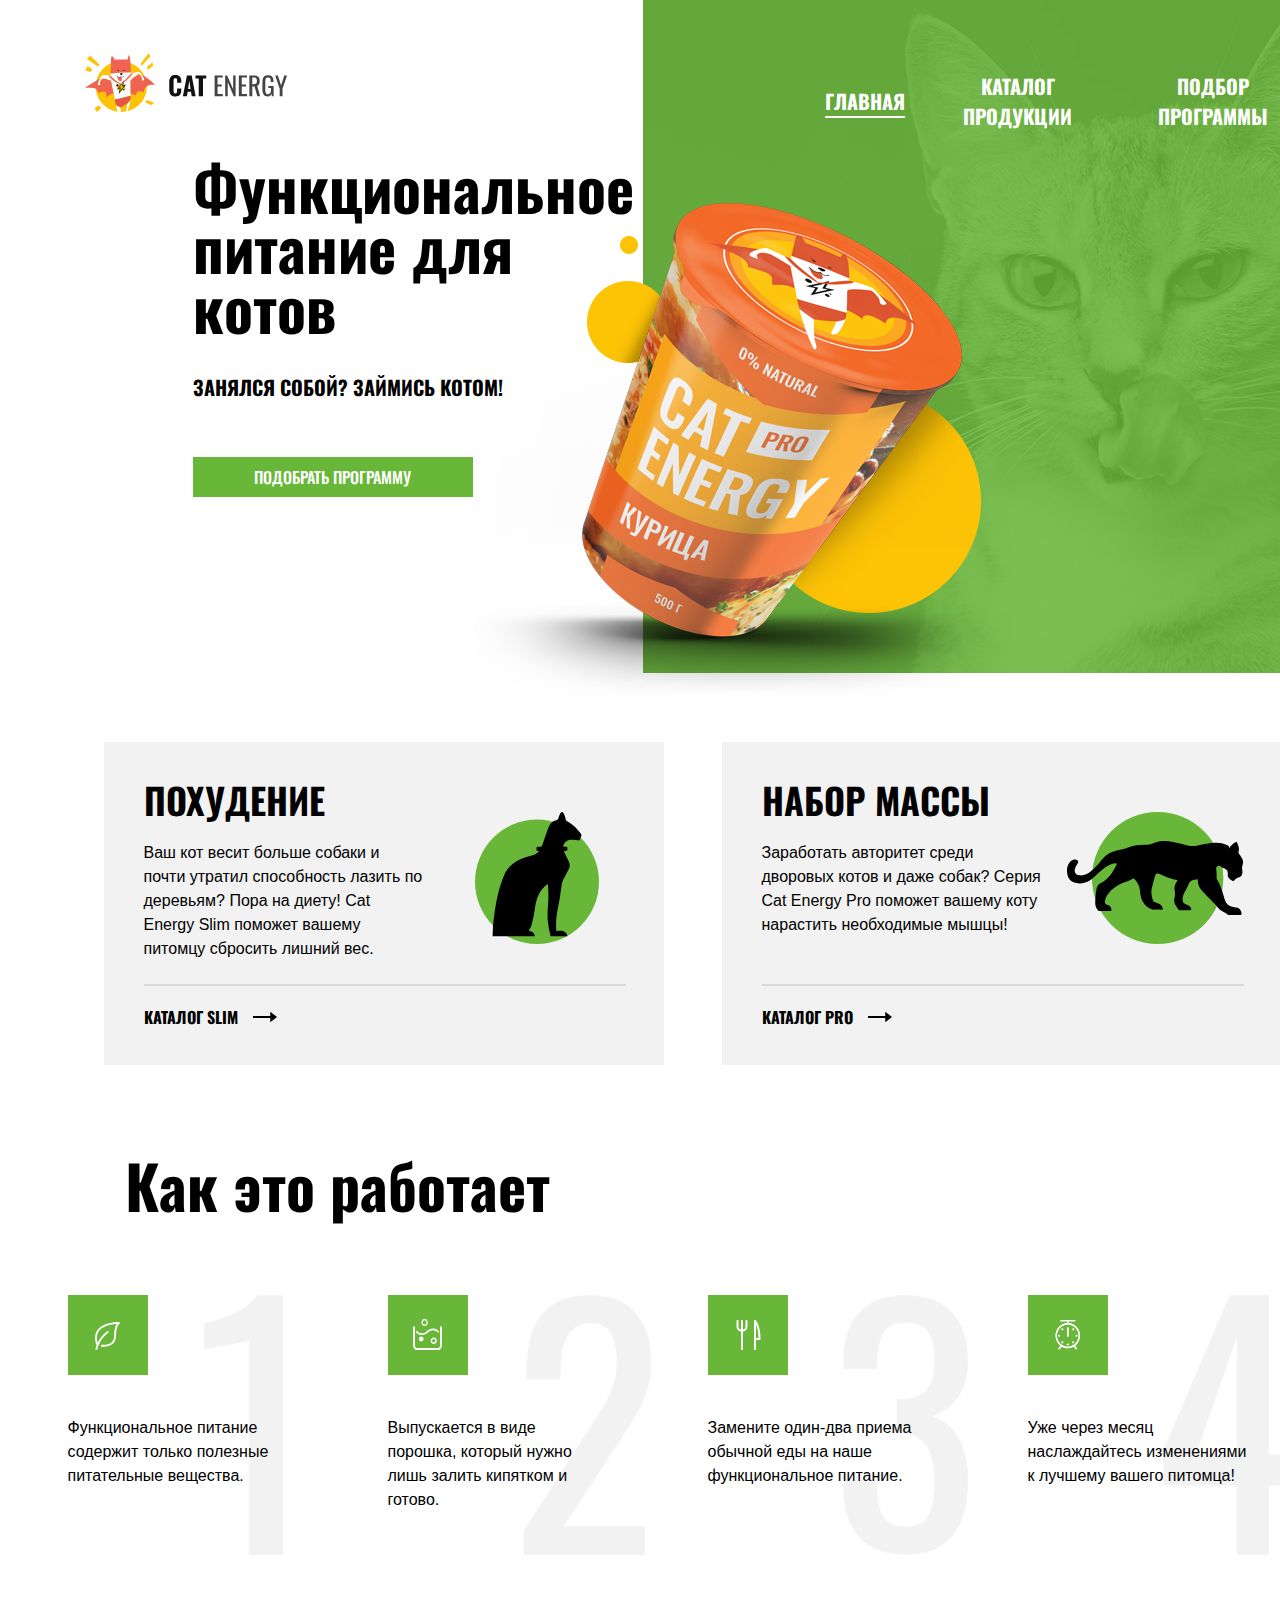
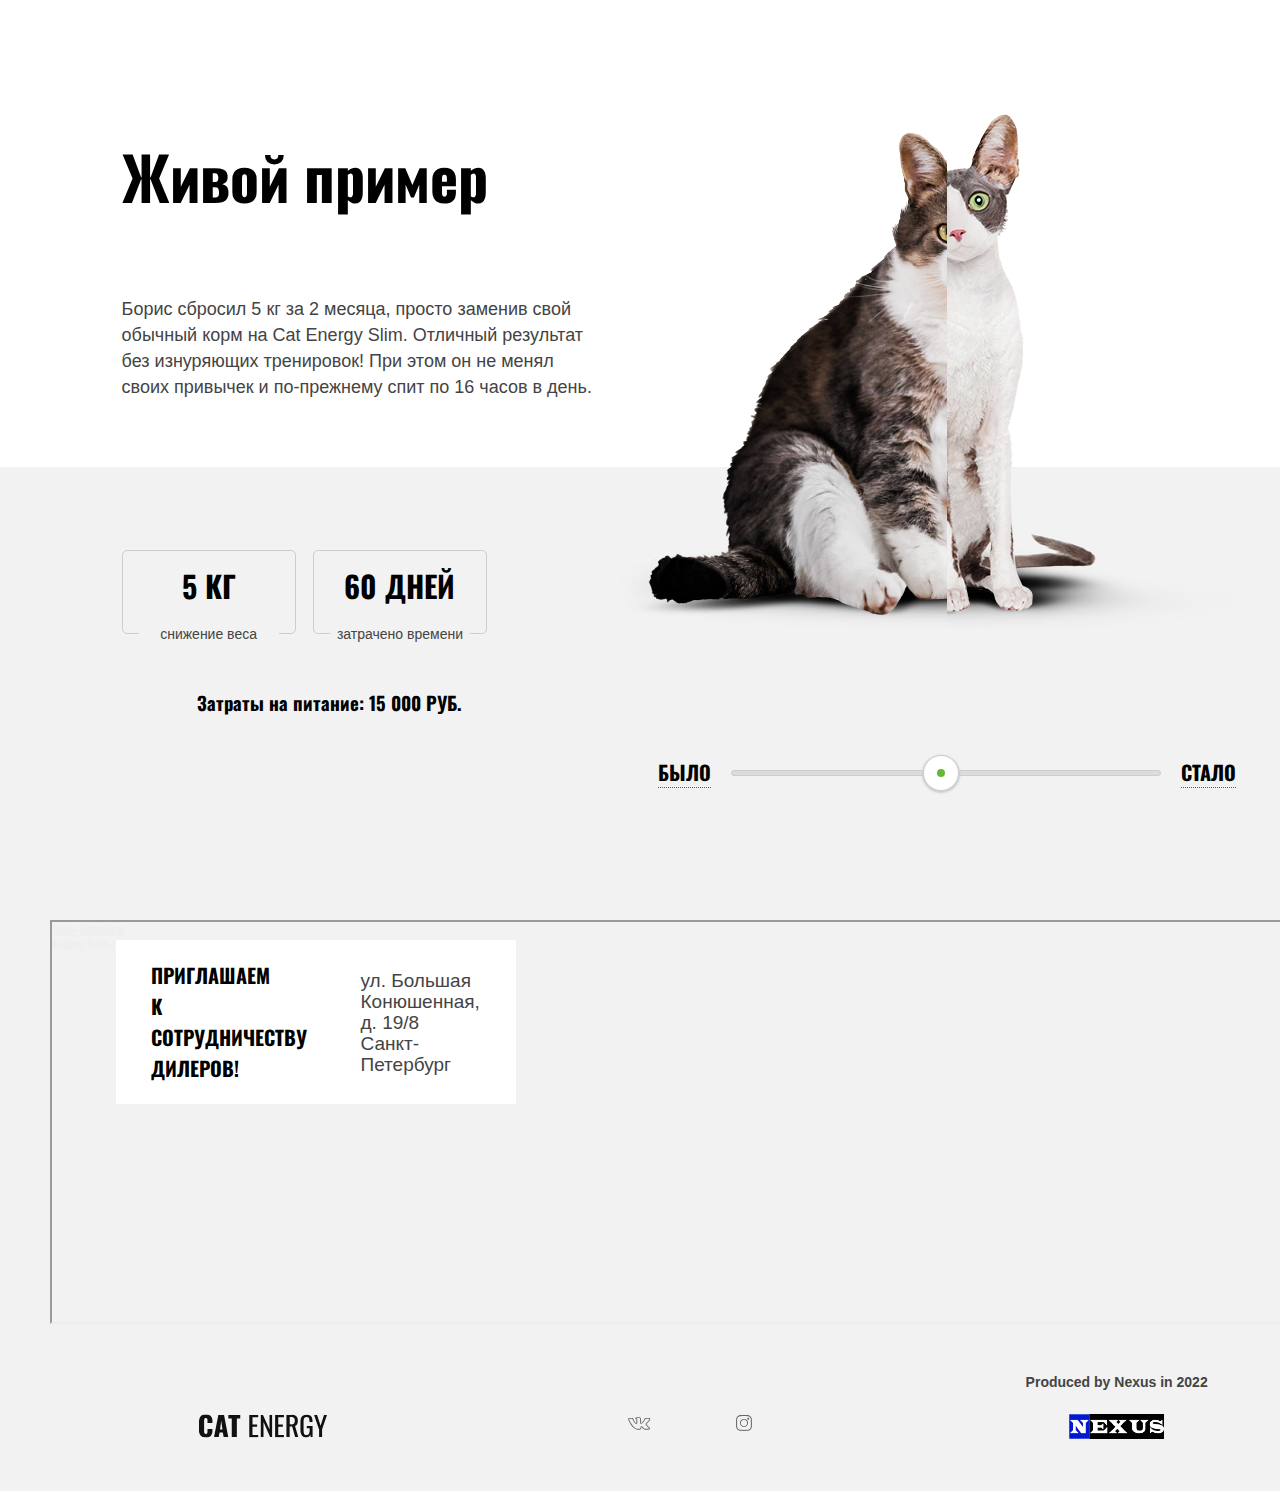
==== index.html @ 5e34c105 "Начиначем вести историю" ====
<!DOCTYPE html>
<html class="page" lang="ru">
  <head>
    <meta charset="UTF-8" />
    <meta http-equiv="X-UA-Compatible" content="IE=edge" />
    <meta name="viewport" content="width=device-width, initial-scale=1.0" />
    <title>CAT Energy</title>
    <link rel="stylesheet" href="./css/normalize.css" />
    <link rel="stylesheet" href="./css/style.css" />
    <script src="./js/global.js" defer></script>
  </head>

  <body class="page__body">
    <header class="page-header">
      <div class="page-header__logo">
        <div class="main-logo">
      <a href="./index.html" class="main-logo__logo">
        <picture>
          <source media="(min-width:1200px)" srcset="./img/laptop/logo/logo-desktop.svg">
          <source media="(min-width:505px)" srcset="./img/tablet/logo/logo-tablet.svg">
        <img src="./img/mobile/index/logo/logo-mobile.svg" alt="logo"/>
        </picture>
      </a>
      <a href="./index.html" class="main-logo__logo_dop">
          <img src="./img/mobile/index/logo/logo 2.svg" alt="logo">
      </a>
    </div>
    </div>
      <nav class="main-nav">

        <div class="main-nav__list main-nav__list_close">
          <button class="main-nav__toggle" type="button">
            <span class="visually-hidden">Открыть меню</span>
          </button>
          <!-- main-nav__list_open -->
          <ul class="site-list">
            <li class="site-list__item">
              <a class="site-list__link_index site-list__link_index_active" href="./index.html">Главная</a>
            </li>
            <li class="site-list__item">
              <a class="site-list__link_index" href="./catalog.html">Каталог продукции</a>
            </li>
            <li class="site-list__item">
              <a class="site-list__link_index" href="./form.html">Подбор программы</a>
            </li>
          </ul>
        </div>
      </nav>
    </header>

    <main class="page-container">
      <div class="page-container__title">
        <div class="title">
          <div class="title__wrapper">
          <h1 class="title__name">Функциональное питание для котов</h1>
          <p class="title__text">Занялся собой? Займись котом!</p>
        </div>
          <div class="title__img">

          </div>
          <picture class="title__promo">
            <source media="(min-width:1200px)" srcset="./img/laptop/logo/index.png">
            <source media="(min-width:768px)" srcset="./img/tablet/main/promo.png">

          <img src="./img/mobile/index/main/index-can-mobile1.png" alt="promo" />
</picture>
          <button class="title__btn" type="button">ПОДОБРАТЬ ПРОГРАММУ</button>
        </div>
      </div>
      <div class="page-container__set">
        <div class="set">
          <div class="set__course">
            <div class="course">
              <div class="course__wrapper">
              <img src="./img/mobile/index/main/slim_cat_back.svg" alt="slim_cat" class="course__img">
              <h2 class="course__title">
                ПОХУДЕНИЕ</h2>
              </div>
              <p class="course__text">
                Ваш кот весит больше собаки и почти утратил способность лазить
                по деревьям? Пора на диету! Cat Energy Slim поможет вашему
                питомцу сбросить лишний вес.
              </p>
              <div class="divide__line"></div>
              <a href="" class="course__link">КАТАЛОГ SLIM
                <img src="./img/mobile/index/main/arrow.svg" alt="catalog_slim" class="course__link-img"/>
              </a>

            </div>
            <div class="course">
              <div class="course__wrapper">
              <img src="./img/mobile/index/main/pro_cat_back.svg" alt="pro_cat" class="course__img" />
              <h2 class="course__title">
               НАБОР МАССЫ</h2>
              </div>
              <p class="course__text">
                Заработать авторитет среди дворовых котов и даже собак? Серия
                Cat Energy Pro поможет вашему коту нарастить необходимые мышцы!
              </p>
              <div class="divide__line"></div>
              <a href="" class="course__link">КАТАЛОГ PRO
                 <img src="./img/mobile/index/main/arrow.svg" alt="catalog_slim" class="course__link-img"/>
              </a>
            </div>
          </div>
        </div>
      </div>

      <div class="page-container__features">
        <section class="features">
        <h2 class="features__header">Как это работает</h2>
        <div class="features__body">
          <div class="body">
            <picture>
              <source media="(min-width:768px)" srcset="./img/tablet/main/1.png">
              <img class="body__back" src="./img/tablet/main/1.png">
            </picture>

              <picture>
                <source media="(min-width:768px)" srcset="./img/laptop/main/list.svg">
                <img src="./img/mobile/index/main/list.svg" alt="features" class="body__img" />
             </picture>
          <p class="body__text">
            Функциональное питание содержит только полезные питательные
            вещества.
          </p>
        </div>
        <div class="body">
          <picture>
            <source media="(min-width:768px)" srcset="./img/tablet/main/2.png">
             <img class="body__back" src="./img/tablet/main/1.png">
          </picture>
            <picture>
              <source media="(min-width:768px)" srcset="./img/laptop/main/poison.svg">
          <img src="./img/mobile/index/main/poison.svg" alt="features" class="body__img" />
          </picture>
          <p class="body__text">
            Выпускается в виде порошка, который нужно лишь залить кипятком и
            готово.
          </p>
        </div>
        <div class="body">
          <picture>
            <source media="(min-width:768px)" srcset="./img/tablet/main/3.png">
             <img class="body__back" src="./img/tablet/main/1.png">
          </picture>
            <picture>
              <source media="(min-width:768px)" srcset="./img/laptop/main/spoon.svg">
          <img src="./img/mobile/index/main/spoon.svg" alt="features" class="body__img" />
          </picture>
          <p class="body__text">
            Замените один-два приема обычной еды на наше функциональное питание.
          </p>
        </div>
        <div class="body">
          <picture>
            <source media="(min-width:768px)" srcset="./img/tablet/main/4.png">
             <img class="body__back" src="./img/tablet/main/1.png">
          </picture>
            <picture>
              <source media="(min-width:768px)" srcset="./img/laptop/main/timer.svg">
          <img src="./img/mobile/index/main/alarm.svg" alt="features" class="body__img" />
          </picture>
          <p class="body__text">
            Уже через месяц наслаждайтесь изменениями к лучшему вашего питомца!
          </p>
        </div>
        </div>
      </section>
      </div>

      <div class="page-container__example">
        <section class="example">
        <div class="example__content">
          <div class="content">
            <div class="content-column">
            <div class="content__wrapper">
          <h2 class="example__title">Живой пример</h2>
          <p class="content__text">
            Борис сбросил 5 кг за 2 месяца, просто заменив свой обычный корм на
            Cat Energy Slim. Отличный результат без изнуряющих тренировок! При
            этом он не менял своих привычек и по-прежнему спит по 16 часов в
            день.
          </p>
        </div>
        <div class="content__results__wrapper">
          <div class="content__results">
            <div class="results">
              <h3 class="results__header">5 КГ</h3>
              <p class="results__text">снижение<br> веса</p>
            </div>
            <div class="results">
              <h3 class="results__header">60 ДНЕЙ</h3>
              <p class="results__text">затрачено <br>времени</p>
            </div>
            <h3 class="content__results__price">Затраты на питание: 15 000 РУБ.</h3>
        </div>
      </div>
        </div>
        <div class="content-column">
          <div class="content__compare">
            <div class="compare">
            <picture>
              <source media="(min-width:768px)" srcset="./img/tablet/main/image_cat_tablet.png">
            <img src="./img/mobile/index/main/before-mobile1.png" alt="before" class="compare__img" />
          </picture>
            <div class="compare__status">
              <div class="range">
              <div class="range__control">
                <div class="scale">
                  <p class="status__min">БЫЛО</p>
                  <div class="scale__bar">
                    <div class="scale__bar_var"></div>
                  </div>
                  <p class="status__max">СТАЛО</p>
                </div>
                <div class="range__hand"></div>
              </div>
            </div>
            </div>
          </div>
        </div>
        </div>
          </div>
        </div>
      </div>
      </section>
      </div>
      </div>
    </main>

    <footer class="page-footer">
      <div class="page-footer__contacts_index">
        <section class="contacts">
        <h3 class="contacts__header">ПРИГЛАШАЕМ К СОТРУДНИЧЕСТВУ ДИЛЕРОВ!</h3>
        <p class="contacts__text">
          ул. Большая Конюшенная, д. 19/8 Санкт-Петербург
        </p>
      </section>
      </div>

      <div class="page-footer__map">
        <div style="position:relative;overflow:hidden;"><a href="https://yandex.ru/maps/2/saint-petersburg/?utm_medium=mapframe&utm_source=maps" style="color:#eee;font-size:12px;position:absolute;top:0px;">Санкт‑Петербург</a><a href="https://yandex.ru/maps/2/saint-petersburg/house/bolshaya_konyushennaya_ulitsa_19_8/Z0kYdQVjSEQPQFtjfXVyeXpgYQ==/?ll=30.331539%2C59.938186&utm_medium=mapframe&utm_source=maps&z=15" style="color:#eee;font-size:12px;position:absolute;top:14px;">Яндекс Карты</a>
<iframe src="https://yandex.ru/map-widget/v1/-/CCUBrFVtsC" width="560" height="400" frameborder="1" allowfullscreen="true" style="position:relative;"></iframe></div>        <!-- <iframe src="https://www.google.com/maps/embed?pb=!1m14!1m8!1m3!1d23613.06270987253!2d30.309078716034715!3d59.938237501467256!3m2!1i1024!2i768!4f13.1!3m3!1m2!1s0x4696310fca145cc1%3A0x42b32648d8238007!2z0JHQvtC70YzRiNCw0Y8g0JrQvtC90Y7RiNC10L3QvdCw0Y8g0YPQuy4sIDE5LzgsINCh0LDQvdC60YIt0J_QtdGC0LXRgNCx0YPRgNCzLCAxOTExODY!5e0!3m2!1sru!2sru!4v1649334242450!5m2!1sru!2sru" width="320" height="360" style="border:0;" allowfullscreen="" loading="lazy" referrerpolicy="no-referrer-when-downgrade"></iframe>  -->
    </div>
    <div class="page-footer__wrapper">
      <h3 class="page-footer__logo"> <img src="./img/mobile/index/logo/logo 2.svg" alt="logo" width="128" height="24"></h3>
      <div class="page-footer__social">
        <div class="divide__line"></div>
        <section class="social">
        <a href="https://vk.com/nexuslolz" class="social__vk">
          <svg width="23" height="16" viewBox="0 0 23 16" fill="green" xmlns="http://www.w3.org/2000/svg">
            <path d="M0.0700912 3.99266C0.0700912 3.37082 0.493211 3.03552 1.33945 2.98675L4.60039 3.00503C4.81925 3.00503 4.96515 3.09648 5.0381 3.27938C5.37368 4.19385 5.74938 4.98334 6.16521 5.64785C6.58103 6.31237 7.12452 7.07748 7.79568 7.94317C7.85404 8.05291 7.94888 8.10778 8.08019 8.10778C8.18232 8.10778 8.26257 8.0651 8.32093 7.97975L8.38659 7.77857L8.40848 4.6145C8.40848 4.39503 8.34647 4.24871 8.22245 4.17556C8.09843 4.1024 7.86863 4.04753 7.53305 4.01095C7.27043 3.97437 7.13911 3.84025 7.13911 3.60859C7.13911 3.55981 7.14641 3.52323 7.161 3.49885C7.4674 2.70631 8.34282 2.31004 9.78726 2.31004L11.0129 2.29175C11.5673 2.29175 12.0269 2.40758 12.3916 2.63925C12.7564 2.87091 12.9388 3.2367 12.9388 3.73661V7.88831C13.0409 7.94927 13.1357 7.97975 13.2233 7.97975C13.4421 7.97975 13.6318 7.87002 13.7923 7.65054C15.3973 5.77283 16.2654 4.51696 16.3967 3.88293C16.3967 3.87073 16.4113 3.84025 16.4405 3.79148C16.5426 3.60859 16.7104 3.45008 16.9438 3.31595C17.1773 3.18183 17.3815 3.09039 17.5566 3.04161C17.615 3.01723 17.6806 3.00503 17.7536 3.00503H21.1458L21.3647 3.02332C21.6565 3.02332 21.8827 3.13916 22.0432 3.37082C22.1015 3.44398 22.1416 3.52323 22.1635 3.60859C22.1854 3.69394 22.2 3.77929 22.2073 3.86464C22.2146 3.94999 22.2182 3.99876 22.2182 4.01095V4.13898C22.1161 4.63889 21.8571 5.17233 21.4413 5.7393C21.0255 6.30627 20.4966 6.91897 19.8546 7.57739C19.2126 8.2358 18.8114 8.66865 18.6509 8.87593C18.5196 9.02225 18.4539 9.15637 18.4539 9.2783C18.4539 9.37584 18.5123 9.48558 18.629 9.60751L21.8243 12.9728C21.9994 13.1678 22.0869 13.3812 22.0869 13.6129C22.0869 13.8933 21.9556 14.125 21.693 14.3079C21.4304 14.4908 21.1167 14.5944 20.7519 14.6188L20.3799 14.6371H17.0533C17.0387 14.6371 17.0095 14.6401 16.9657 14.6462C16.9219 14.6523 16.8928 14.6554 16.8782 14.6554C16.5572 14.6554 16.2581 14.5396 15.9809 14.3079C15.8787 14.2103 15.193 13.491 13.9236 12.1497C13.8507 12.0644 13.7485 11.9851 13.6172 11.912C13.5589 12.1071 13.4823 12.3875 13.3874 12.7533C13.2926 13.1191 13.2233 13.3812 13.1795 13.5397L13.1139 13.8507C12.968 14.2774 12.6616 14.5335 12.1947 14.6188L11.8883 14.6371H9.74349C8.53249 14.6371 7.32514 14.1738 6.12144 13.2471C4.91773 12.3204 3.8344 11.1225 2.87144 9.65323C1.90848 8.18398 1.01117 6.47393 0.179519 4.52306C0.106567 4.36455 0.0700912 4.18775 0.0700912 3.99266ZM13.2233 8.72962C12.9169 8.72962 12.6397 8.65951 12.3916 8.51929C12.1436 8.37907 12.0196 8.18703 12.0196 7.94317V3.73661C12.0196 3.49275 11.9466 3.319 11.8007 3.21536C11.6548 3.11172 11.3995 3.0599 11.0347 3.0599L9.78726 3.09648C9.15988 3.09648 8.68569 3.18793 8.3647 3.37082C9.00668 3.62687 9.32767 4.04143 9.32767 4.6145V7.83344C9.29849 8.13826 9.15258 8.39126 8.88996 8.59245C8.62733 8.79363 8.33552 8.89422 8.01454 8.89422C7.57683 8.89422 7.24125 8.71743 7.0078 8.36383C5.86975 6.92506 5.02351 5.55945 4.46908 4.267L4.27211 3.79148L1.36134 3.77319C1.17166 3.77319 1.06588 3.78233 1.044 3.80062C1.02211 3.81891 1.01117 3.87073 1.01117 3.95608C1.01117 4.06582 1.02576 4.18165 1.05494 4.30358L1.51454 5.32779C2.74012 7.97366 4.07149 10.0586 5.50864 11.5828C6.94579 13.1069 8.35741 13.8689 9.74349 13.8689H11.932C12.0196 13.8689 12.0852 13.8476 12.129 13.8049C12.1728 13.7623 12.2093 13.68 12.2384 13.558L12.2822 13.3751L12.698 11.7657C12.8148 11.5462 12.9169 11.3999 13.0044 11.3267C13.1649 11.1926 13.3546 11.1255 13.5735 11.1255C13.9236 11.1255 14.2811 11.3023 14.6458 11.6559L16.5061 13.6312C16.6228 13.7897 16.7469 13.8689 16.8782 13.8689H20.4893C20.927 13.8689 21.1458 13.7775 21.1458 13.5946C21.1458 13.5336 21.124 13.4727 21.0802 13.4117L17.9068 10.1013C17.6588 9.84527 17.5347 9.57093 17.5347 9.2783C17.5347 8.98567 17.6515 8.70523 17.8849 8.43699C18.0746 8.19313 18.443 7.78771 18.9901 7.22074C19.5373 6.65377 20.0151 6.12338 20.4236 5.62956C20.8322 5.13575 21.1021 4.68766 21.2334 4.28529L21.299 4.04753C21.2845 4.02314 21.2772 3.98352 21.2772 3.92865C21.2772 3.87378 21.2699 3.82806 21.2553 3.79148H17.8192C17.6004 3.86464 17.4253 3.97437 17.294 4.12069L17.1627 4.46819C16.7979 5.3095 15.8423 6.60805 14.2957 8.36383C13.9893 8.60769 13.6318 8.72962 13.2233 8.72962Z" fill="#666666"/>
            </svg>
        </a>
        <a href="#" class="social__inst">
          <svg width="16" height="16" viewBox="0 0 16 16" fill="none" xmlns="http://www.w3.org/2000/svg">
            <path d="M7.98438 0.0625C9.31771 0.0625 10.4062 0.078125 11.25 0.109375C11.9688 0.140625 12.6094 0.265625 13.1719 0.484375C13.7135 0.692708 14.1823 0.994792 14.5781 1.39062C14.974 1.78646 15.276 2.25521 15.4844 2.79687C15.7031 3.35937 15.8281 4 15.8594 4.71875C15.8906 5.5625 15.9062 6.65104 15.9062 7.98437C15.9062 9.31771 15.8906 10.4062 15.8594 11.25C15.8281 11.9687 15.7031 12.6094 15.4844 13.1719C15.276 13.7135 14.974 14.1823 14.5781 14.5781C14.1823 14.974 13.7135 15.276 13.1719 15.4844C12.6094 15.7031 11.9688 15.8281 11.25 15.8594C10.4062 15.8906 9.31771 15.9062 7.98438 15.9062C6.65104 15.9062 5.5625 15.8906 4.71875 15.8594C4 15.8281 3.35938 15.7031 2.79688 15.4844C2.25521 15.276 1.78646 14.974 1.39062 14.5781C0.994792 14.1823 0.692708 13.7135 0.484375 13.1719C0.265625 12.6094 0.140625 11.9687 0.109375 11.25C0.078125 10.4062 0.0625 9.31771 0.0625 7.98437C0.0625 6.65104 0.078125 5.5625 0.109375 4.71875C0.140625 4 0.265625 3.35937 0.484375 2.79687C0.692708 2.25521 0.994792 1.78646 1.39062 1.39062C1.78646 0.994792 2.25521 0.692708 2.79688 0.484375C3.35938 0.265625 4 0.140625 4.71875 0.109375C5.5625 0.078125 6.65104 0.0625 7.98438 0.0625ZM7.98438 1.09375C6.59896 1.09375 5.46875 1.10937 4.59375 1.14062C4.03125 1.16146 3.51042 1.26042 3.03125 1.4375C2.28125 1.75 1.75 2.28125 1.4375 3.03125C1.26042 3.51042 1.16146 4.03125 1.14062 4.59375C1.10938 5.46875 1.09375 6.59896 1.09375 7.98437C1.09375 9.36979 1.10938 10.5 1.14062 11.375C1.16146 11.9375 1.26042 12.4583 1.4375 12.9375C1.75 13.6875 2.28125 14.2187 3.03125 14.5312C3.51042 14.7083 4.03125 14.8073 4.59375 14.8281C5.46875 14.8594 6.59896 14.875 7.98438 14.875C9.36979 14.875 10.5 14.8594 11.375 14.8281C11.9375 14.8073 12.4583 14.7083 12.9375 14.5312C13.6875 14.2187 14.2188 13.6875 14.5312 12.9375C14.7083 12.4583 14.8073 11.9375 14.8281 11.375C14.8594 10.5 14.875 9.36979 14.875 7.98437C14.875 6.59896 14.8594 5.46875 14.8281 4.59375C14.8073 4.03125 14.7083 3.51042 14.5312 3.03125C14.2188 2.28125 13.6875 1.75 12.9375 1.4375C12.4583 1.26042 11.9375 1.16146 11.375 1.14062C10.5 1.10937 9.36979 1.09375 7.98438 1.09375ZM7.98438 11.1562C8.85938 11.1562 9.60677 10.8464 10.2266 10.2266C10.8464 9.60677 11.1562 8.85937 11.1562 7.98437C11.1562 7.10937 10.8464 6.36198 10.2266 5.74219C9.60677 5.1224 8.85938 4.8125 7.98438 4.8125C7.10938 4.8125 6.36198 5.1224 5.74219 5.74219C5.1224 6.36198 4.8125 7.10937 4.8125 7.98437C4.8125 8.85937 5.1224 9.60677 5.74219 10.2266C6.36198 10.8464 7.10938 11.1562 7.98438 11.1562ZM7.98438 3.92187C9.10938 3.92187 10.0677 4.31771 10.8594 5.10937C11.651 5.90104 12.0469 6.85937 12.0469 7.98437C12.0469 9.10937 11.651 10.0677 10.8594 10.8594C10.0677 11.651 9.10938 12.0469 7.98438 12.0469C6.85938 12.0469 5.90104 11.651 5.10938 10.8594C4.31771 10.0677 3.92188 9.10937 3.92188 7.98437C3.92188 6.85937 4.31771 5.90104 5.10938 5.10937C5.90104 4.31771 6.85938 3.92187 7.98438 3.92187ZM13.1719 3.76562C13.1719 4.02604 13.0781 4.2474 12.8906 4.42969C12.7031 4.61198 12.474 4.70312 12.2031 4.70312C11.9427 4.70312 11.7214 4.61198 11.5391 4.42969C11.3568 4.2474 11.2656 4.02604 11.2656 3.76562C11.2656 3.49479 11.3568 3.26562 11.5391 3.07812C11.7214 2.89062 11.9427 2.79687 12.2031 2.79687C12.4635 2.79687 12.6901 2.89323 12.8828 3.08594C13.0755 3.27865 13.1719 3.50521 13.1719 3.76562Z" fill="#666666"/>
            </svg>
        </a>
      </section>
      <div class="divide__line"></div>
      </div>
      <div class="page-footer__producer">
        <section class="producer">
<p class="producer__name">Produced <br>by <a class="producer__link" href="https://vk.com/nexuslolz"> Nexus</a><br> in 2022</p>
        <a href="https://vk.com/nexuslolz" class="producer__link">
          <img src="./img/mobile/index/producer/nexus.png" alt="producer" class="producer__logo" width="95" height="25"/>
        </a>
      </section>
    </div>
    </div>
    </footer>
  </body>
</html>
---- css/style.css ----
@import url("https://fonts.googleapis.com/css2?family=Oswald:wght@300&display=swap");
.page__body, .page-header, .page-container, .page-footer, .set, .set__course, .course, .features, .example, .scale, .catalog, .more, .page-container__form, .program, .connect, .else, .social {
  display: -webkit-box;
  display: -ms-flexbox;
  display: flex;
  margin: 0 auto;
}

.other-header__line, .feedback__line,
.message__line,
.else__line {
  content: "";
  background-color: #68b738;
  position: absolute;
  height: 2px;
}

.range__hand, .range__hand::before, .other-header__header::after, .other-header__header::before, .choise__btn-radio + label::before, .choise__btn-radio:checked + label::after, .feedback__header::after, .feedback__header::before, .message__header::after, .message__header::before, .else__header::after, .else__header::before, .choise__btn-checkbox + label::before, .choise__btn-checkbox:checked + label::after {
  content: "";
  position: absolute;
}

.producer, .producer__link {
  font-family: arial;
  font-size: 14px;
  line-height: 18px;
  color: #444444;
}

.card-table__content, .more__text {
  font-family: arial;
  font-size: 12px;
  line-height: 16px;
  color: #444444;
}

@media (min-width: 768px) {
  .card-table__content, .more__text {
    font-size: 14px;
    line-height: 18px;
  }
}

.fill-form__enter {
  color: #444444;
  font-size: 16px;
  line-height: 18px;
  text-transform: uppercase;
}

@media (min-width: 768px) {
  .fill-form__enter {
    font-size: 20px;
    line-height: 30px;
  }
}

.title__btn, .card__btn, .else__btn {
  background-color: #68b738;
  color: white;
  border: none;
  height: 40px;
  font-weight: 500;
  line-height: 18px;
  font-size: 14px;
  font-family: "Oswald";
  text-transform: uppercase;
}

@media (min-width: 768px) {
  .title__btn, .card__btn, .else__btn {
    font-size: 16px;
    line-height: 20px;
  }
}

.title__btn:hover, .card__btn:hover, .else__btn:hover {
  background-color: #5eaa2f;
}

.title__btn:active, .card__btn:active, .else__btn:active {
  background-color: #5EAA2F;
  color: rgba(255, 255, 255, 0.3);
}

.page__body, .page-header, .page-container, .page-footer, .set, .set__course, .course, .features, .example, .scale, .catalog, .more, .page-container__form, .program, .connect, .else, .social {
  display: -webkit-box;
  display: -ms-flexbox;
  display: flex;
  margin: 0 auto;
}

.other-header__line, .feedback__line,
.message__line,
.else__line {
  content: "";
  background-color: #68b738;
  position: absolute;
  height: 2px;
}

.range__hand, .range__hand::before, .other-header__header::after, .other-header__header::before, .choise__btn-radio + label::before, .choise__btn-radio:checked + label::after, .feedback__header::after, .feedback__header::before, .message__header::after, .message__header::before, .else__header::after, .else__header::before, .choise__btn-checkbox + label::before, .choise__btn-checkbox:checked + label::after {
  content: "";
  position: absolute;
}

.producer, .producer__link {
  font-family: arial;
  font-size: 14px;
  line-height: 18px;
  color: #444444;
}

.card-table__content, .more__text {
  font-family: arial;
  font-size: 12px;
  line-height: 16px;
  color: #444444;
}

@media (min-width: 768px) {
  .card-table__content, .more__text {
    font-size: 14px;
    line-height: 18px;
  }
}

.fill-form__enter {
  color: #444444;
  font-size: 16px;
  line-height: 18px;
  text-transform: uppercase;
}

@media (min-width: 768px) {
  .fill-form__enter {
    font-size: 20px;
    line-height: 30px;
  }
}

.title__btn, .card__btn, .else__btn {
  background-color: #68b738;
  color: white;
  border: none;
  height: 40px;
  font-weight: 500;
  line-height: 18px;
  font-size: 14px;
  font-family: "Oswald";
  text-transform: uppercase;
}

@media (min-width: 768px) {
  .title__btn, .card__btn, .else__btn {
    font-size: 16px;
    line-height: 20px;
  }
}

.title__btn:hover, .card__btn:hover, .else__btn:hover {
  background-color: #5eaa2f;
}

.title__btn:active, .card__btn:active, .else__btn:active {
  background-color: #5EAA2F;
  color: rgba(255, 255, 255, 0.3);
}

@font-face {
  font-family: "Oswald";
  font-weight: normal;
  font-style: normal;
}

.visually-hidden {
  visibility: hidden;
}

.page {
  height: 100%;
  font-family: "Oswald";
  display: -webkit-box;
  display: -ms-flexbox;
  display: flex;
  -webkit-box-orient: vertical;
  -webkit-box-direction: normal;
      -ms-flex-direction: column;
          flex-direction: column;
}

@media (max-width: 768px) {
  .page {
    width: 100%;
    min-width: 280px;
    max-width: 767px;
    margin: 12px auto;
  }
}

@media (min-width: 768px) {
  .page {
    width: 100%;
    margin: 24px auto;
    max-width: 1199px;
    min-width: 767px;
  }
}

@media (min-width: 1200px) {
  .page {
    width: 100%;
    margin: 53px auto;
    max-width: 1440px;
    min-width: 1199px;
  }
}

.page__body {
  min-height: 100%;
  -webkit-box-orient: vertical;
  -webkit-box-direction: normal;
      -ms-flex-direction: column;
          flex-direction: column;
  width: 100%;
}

@media (max-width: 768px) {
  .page__body {
    margin: 0;
    max-width: 767px;
    min-width: 280px;
  }
}

@media (min-width: 768px) {
  .page__body {
    max-width: 1199px;
    min-width: 767px;
  }
}

@media (min-width: 1200px) {
  .page__body {
    max-width: 1440px;
    min-width: 1199px;
  }
}

.page-header {
  -webkit-box-orient: horizontal;
  -webkit-box-direction: normal;
      -ms-flex-direction: row;
          flex-direction: row;
  -webkit-box-pack: justify;
      -ms-flex-pack: justify;
          justify-content: space-between;
  -webkit-box-align: center;
      -ms-flex-align: center;
          align-items: center;
  margin: 0;
  width: 90%;
}

@media (max-width: 768px) {
  .page-header {
    min-width: 280px;
    max-width: 600px;
  }
}

@media (max-width: 319.5px) {
  .page-header {
    margin-left: 10px !important;
  }
}

@media (min-width: 768px) {
  .page-header {
    min-width: 675px;
    max-width: 900px;
    width: 80%;
  }
}

@media (min-width: 1200px) {
  .page-header {
    min-width: 1110px;
    max-width: 1100px;
  }
}

.page-container {
  -webkit-box-orient: vertical;
  -webkit-box-direction: normal;
      -ms-flex-direction: column;
          flex-direction: column;
  -webkit-box-align: center;
      -ms-flex-align: center;
          align-items: center;
  margin: 0;
  width: 100%;
  min-width: 280px;
  max-width: 767px;
}

@media (min-width: 768px) {
  .page-container {
    max-width: 1199px;
    min-width: 767px;
  }
}

@media (min-width: 1200px) {
  .page-container {
    max-width: 1440px;
    min-width: 1199px;
  }
}

.page-footer {
  -webkit-box-orient: vertical;
  -webkit-box-direction: normal;
      -ms-flex-direction: column;
          flex-direction: column;
  -webkit-box-align: center;
      -ms-flex-align: center;
          align-items: center;
  margin: 0;
  background-color: #f2f2f2;
  width: 100%;
  min-width: 320px;
  max-width: 767px;
}

@media (min-width: 768px) and (max-width: 1130px) {
  .page-footer {
    width: 102%;
  }
}

@media (min-width: 768px) and (max-width: 820px) {
  .page-footer {
    width: 103.5%;
  }
}

@media (min-width: 768px) {
  .page-footer {
    max-width: 1199px;
    min-width: 767px;
  }
}

@media (min-width: 1200px) {
  .page-footer {
    max-width: 1440px;
    min-width: 1200px;
  }
}

@media (min-width: 1200px) and (max-width: 1300px) {
  .page-footer {
    padding: 0 50px;
  }
}

@media (min-width: 1300px) {
  .page-footer {
    padding: 0 40px;
  }
}

iframe {
  margin: 0 auto;
  width: 100%;
  min-width: 280px;
  max-width: 767px;
}

@media (min-width: 768px) {
  iframe {
    max-width: 1199px;
    min-width: 767px;
  }
}

@media (min-width: 1200px) {
  iframe {
    max-width: 1440px;
    min-width: 1199px;
  }
}

.divide__line {
  content: "";
  border: 0.5px solid #d9d9d9;
  width: 100%;
}

.filter-list__item:active {
  opacity: 70%;
}

.social__vk:hover,
.social__inst:hover,
.producer__link:hover {
  color: #68b738;
  fill: #68B738;
}

.social__vk:active,
.social__inst:active,
.producer__link:active {
  opacity: 30%;
}

.social__vk:hover svg path,
.social__inst:hover svg path {
  fill: #68B738;
}

.page__body, .page-header, .page-container, .page-footer, .set, .set__course, .course, .features, .example, .scale, .catalog, .more, .page-container__form, .program, .connect, .else, .social {
  display: -webkit-box;
  display: -ms-flexbox;
  display: flex;
  margin: 0 auto;
}

.other-header__line, .feedback__line,
.message__line,
.else__line {
  content: "";
  background-color: #68b738;
  position: absolute;
  height: 2px;
}

.range__hand, .range__hand::before, .other-header__header::after, .other-header__header::before, .choise__btn-radio + label::before, .choise__btn-radio:checked + label::after, .feedback__header::after, .feedback__header::before, .message__header::after, .message__header::before, .else__header::after, .else__header::before, .choise__btn-checkbox + label::before, .choise__btn-checkbox:checked + label::after {
  content: "";
  position: absolute;
}

.producer, .producer__link {
  font-family: arial;
  font-size: 14px;
  line-height: 18px;
  color: #444444;
}

.card-table__content, .more__text {
  font-family: arial;
  font-size: 12px;
  line-height: 16px;
  color: #444444;
}

@media (min-width: 768px) {
  .card-table__content, .more__text {
    font-size: 14px;
    line-height: 18px;
  }
}

.fill-form__enter {
  color: #444444;
  font-size: 16px;
  line-height: 18px;
  text-transform: uppercase;
}

@media (min-width: 768px) {
  .fill-form__enter {
    font-size: 20px;
    line-height: 30px;
  }
}

.title__btn, .card__btn, .else__btn {
  background-color: #68b738;
  color: white;
  border: none;
  height: 40px;
  font-weight: 500;
  line-height: 18px;
  font-size: 14px;
  font-family: "Oswald";
  text-transform: uppercase;
}

@media (min-width: 768px) {
  .title__btn, .card__btn, .else__btn {
    font-size: 16px;
    line-height: 20px;
  }
}

.title__btn:hover, .card__btn:hover, .else__btn:hover {
  background-color: #5eaa2f;
}

.title__btn:active, .card__btn:active, .else__btn:active {
  background-color: #5EAA2F;
  color: rgba(255, 255, 255, 0.3);
}

.main-logo {
  display: -ms-grid;
  display: grid;
  -ms-grid-columns: 1fr 1fr;
      grid-template-columns: 1fr 1fr;
  -webkit-box-align: center;
      -ms-flex-align: center;
          align-items: center;
}

@media (max-width: 768px) {
  .main-logo {
    width: -webkit-max-content;
    width: -moz-max-content;
    width: max-content;
  }
}

@media (min-width: 768px) {
  .main-logo {
    width: 160px;
    -webkit-box-pack: start;
        -ms-flex-pack: start;
            justify-content: start;
    gap: 20px;
  }
}

.main-logo:hover {
  opacity: 80%;
}

.main-logo:active {
  opacity: 60%;
}

.page__body, .page-header, .page-container, .page-footer, .set, .set__course, .course, .features, .example, .scale, .catalog, .more, .page-container__form, .program, .connect, .else, .social {
  display: -webkit-box;
  display: -ms-flexbox;
  display: flex;
  margin: 0 auto;
}

.other-header__line, .feedback__line,
.message__line,
.else__line {
  content: "";
  background-color: #68b738;
  position: absolute;
  height: 2px;
}

.range__hand, .range__hand::before, .other-header__header::after, .other-header__header::before, .choise__btn-radio + label::before, .choise__btn-radio:checked + label::after, .feedback__header::after, .feedback__header::before, .message__header::after, .message__header::before, .else__header::after, .else__header::before, .choise__btn-checkbox + label::before, .choise__btn-checkbox:checked + label::after {
  content: "";
  position: absolute;
}

.producer, .producer__link {
  font-family: arial;
  font-size: 14px;
  line-height: 18px;
  color: #444444;
}

.card-table__content, .more__text {
  font-family: arial;
  font-size: 12px;
  line-height: 16px;
  color: #444444;
}

@media (min-width: 768px) {
  .card-table__content, .more__text {
    font-size: 14px;
    line-height: 18px;
  }
}

.fill-form__enter {
  color: #444444;
  font-size: 16px;
  line-height: 18px;
  text-transform: uppercase;
}

@media (min-width: 768px) {
  .fill-form__enter {
    font-size: 20px;
    line-height: 30px;
  }
}

.title__btn, .card__btn, .else__btn {
  background-color: #68b738;
  color: white;
  border: none;
  height: 40px;
  font-weight: 500;
  line-height: 18px;
  font-size: 14px;
  font-family: "Oswald";
  text-transform: uppercase;
}

@media (min-width: 768px) {
  .title__btn, .card__btn, .else__btn {
    font-size: 16px;
    line-height: 20px;
  }
}

.title__btn:hover, .card__btn:hover, .else__btn:hover {
  background-color: #5eaa2f;
}

.title__btn:active, .card__btn:active, .else__btn:active {
  background-color: #5EAA2F;
  color: rgba(255, 255, 255, 0.3);
}

.main-nav {
  display: -webkit-box;
  display: -ms-flexbox;
  display: flex;
  position: relative;
  -webkit-box-pack: end;
      -ms-flex-pack: end;
          justify-content: end;
}

.main-nav__list_open {
  z-index: 1;
  top: 0;
  left: -30px;
  position: absolute;
}

@media (max-width: 768px) {
  .main-nav__list_open .site-list {
    display: -webkit-box;
    display: -ms-flexbox;
    display: flex;
  }
  .main-nav__list_open .main-nav__toggle {
    cursor: pointer;
    background-color: transparent;
    border: none;
    position: relative;
    top: -25px;
    left: -15px;
  }
  .main-nav__list_open .main-nav__toggle::after, .main-nav__list_open .main-nav__toggle::before {
    content: "";
    width: 26px;
    height: 1.5px;
    position: absolute;
    border: none;
    background-color: black;
    top: 15px;
    left: 15px;
    -webkit-box-shadow: none;
            box-shadow: none;
    z-index: 2;
  }
  .main-nav__list_open .main-nav__toggle::after {
    -webkit-transform: rotate(45deg);
            transform: rotate(45deg);
  }
  .main-nav__list_open .main-nav__toggle::before {
    -webkit-transform: rotate(-45deg);
            transform: rotate(-45deg);
  }
  .main-nav__list_open .main-nav__toggle:hover {
    cursor: pointer;
  }
}

@media (min-width: 768px) {
  .main-nav__list_open {
    display: -webkit-box;
    display: -ms-flexbox;
    display: flex;
    -webkit-box-orient: horizontal;
    -webkit-box-direction: normal;
        -ms-flex-direction: row;
            flex-direction: row;
    -webkit-box-pack: justify;
        -ms-flex-pack: justify;
            justify-content: space-between;
    width: 560px;
  }
}

@media (min-width: 1200px) {
  .main-nav__list_open {
    display: -webkit-box;
    display: -ms-flexbox;
    display: flex;
  }
}

.main-nav__list_close {
  z-index: 1;
  top: 0;
  left: -30px;
  position: absolute;
}

@media (max-width: 768px) {
  .main-nav__list_close .main-nav__toggle {
    cursor: pointer;
    content: "";
    width: 26px;
    height: 1px;
    position: absolute;
    border: none;
    display: block;
    background-color: black;
    top: -12px;
    -webkit-box-shadow: 0 8px 0 0 black, 0 16px 0 0 black;
            box-shadow: 0 8px 0 0 black, 0 16px 0 0 black;
  }
  .main-nav__list_close .site-list {
    display: none;
    height: 0px;
  }
}

@media (min-width: 768px) {
  .main-nav__list_close {
    position: absolute;
    left: -250px;
    top: -30px;
    width: 200px;
  }
  .main-nav__list_close .main-nav__toggle {
    display: none;
  }
  .main-nav__list_close .site-list {
    display: -webkit-box;
    display: -ms-flexbox;
    display: flex;
  }
}

@media (min-width: 505px) {
  .main-logo__logo_dop {
    display: none;
  }
}

.page__body, .page-header, .page-container, .page-footer, .set, .set__course, .course, .features, .example, .scale, .catalog, .more, .page-container__form, .program, .connect, .else, .social {
  display: -webkit-box;
  display: -ms-flexbox;
  display: flex;
  margin: 0 auto;
}

.other-header__line, .feedback__line,
.message__line,
.else__line {
  content: "";
  background-color: #68b738;
  position: absolute;
  height: 2px;
}

.range__hand, .range__hand::before, .other-header__header::after, .other-header__header::before, .choise__btn-radio + label::before, .choise__btn-radio:checked + label::after, .feedback__header::after, .feedback__header::before, .message__header::after, .message__header::before, .else__header::after, .else__header::before, .choise__btn-checkbox + label::before, .choise__btn-checkbox:checked + label::after {
  content: "";
  position: absolute;
}

.producer, .producer__link {
  font-family: arial;
  font-size: 14px;
  line-height: 18px;
  color: #444444;
}

.card-table__content, .more__text {
  font-family: arial;
  font-size: 12px;
  line-height: 16px;
  color: #444444;
}

@media (min-width: 768px) {
  .card-table__content, .more__text {
    font-size: 14px;
    line-height: 18px;
  }
}

.fill-form__enter {
  color: #444444;
  font-size: 16px;
  line-height: 18px;
  text-transform: uppercase;
}

@media (min-width: 768px) {
  .fill-form__enter {
    font-size: 20px;
    line-height: 30px;
  }
}

.title__btn, .card__btn, .else__btn {
  background-color: #68b738;
  color: white;
  border: none;
  height: 40px;
  font-weight: 500;
  line-height: 18px;
  font-size: 14px;
  font-family: "Oswald";
  text-transform: uppercase;
}

@media (min-width: 768px) {
  .title__btn, .card__btn, .else__btn {
    font-size: 16px;
    line-height: 20px;
  }
}

.title__btn:hover, .card__btn:hover, .else__btn:hover {
  background-color: #5eaa2f;
}

.title__btn:active, .card__btn:active, .else__btn:active {
  background-color: #5EAA2F;
  color: rgba(255, 255, 255, 0.3);
}

.site-list {
  display: -webkit-box;
  display: -ms-flexbox;
  display: flex;
  text-align: center;
  list-style: none;
}

@media (max-width: 768px) {
  .site-list {
    position: absolute;
    left: -135px;
    top: 20px;
    -webkit-box-orient: vertical;
    -webkit-box-direction: normal;
        -ms-flex-direction: column;
            flex-direction: column;
    background-color: #68b738;
    border-radius: 5px;
    width: 140px;
    height: 113px;
    padding: 10px;
    margin: 0;
    -webkit-box-shadow: inset 0 0 2.5px 3px rgba(0, 0, 0, 0.35);
            box-shadow: inset 0 0 2.5px 3px rgba(0, 0, 0, 0.35);
  }
  .site-list .site-list__link,
  .site-list .site-list__link_index {
    text-decoration: none;
    color: white;
  }
  .site-list .site-list__link:hover,
  .site-list .site-list__link_index:hover {
    opacity: 60%;
  }
  .site-list .site-list__link:active,
  .site-list .site-list__link_index:active {
    opacity: 30%;
  }
  .site-list .site-list__item {
    padding: 7px;
    border-bottom: 2px solid rgba(0, 0, 0, 0.25);
    border-top: 2px solid rgba(255, 255, 255, 0.25);
  }
  .site-list .site-list__item:first-child {
    padding-top: 0;
    border-bottom: 2px solid rgba(0, 0, 0, 0.25);
    border-top: none;
  }
  .site-list .site-list__item:last-child {
    border-bottom: none;
    border-top: 2px solid rgba(255, 255, 255, 0.25);
  }
}

@media (min-width: 768px) {
  .site-list {
    -webkit-box-orient: horizontal;
    -webkit-box-direction: normal;
        -ms-flex-direction: row;
            flex-direction: row;
    background-color: transparent;
    position: relative;
    -webkit-box-shadow: none;
            box-shadow: none;
    border: none;
    box-shadow: none;
    -webkit-box-pack: center;
        -ms-flex-pack: center;
            justify-content: center;
    -webkit-box-align: center;
        -ms-flex-align: center;
            align-items: center;
    gap: 30px;
    width: 470px;
    left: -160px;
  }
  .site-list .site-list__link,
  .site-list .site-list__link_index {
    color: black;
    text-transform: uppercase;
    text-decoration: none;
    font-weight: bold;
  }
  .site-list .site-list__link:hover,
  .site-list .site-list__link_index:hover {
    opacity: 60%;
  }
  .site-list .site-list__link:active,
  .site-list .site-list__link_index:active {
    opacity: 30%;
  }
  .site-list .site-list__link_active,
  .site-list .site-list__link_index_active {
    border-bottom: 2px solid #68b738;
  }
  .site-list .site-list__item {
    border: none;
    padding: 0;
  }
  .site-list .site-list__item:first-child {
    border: none;
  }
}

@media (min-width: 1200px) {
  .site-list .site-list__link_index {
    color: white;
    font-weight: 400;
    font-size: 20px;
    line-height: 30px;
    text-transform: uppercase;
    text-decoration: none;
    font-weight: bold;
  }
  .site-list .site-list__link_index:hover {
    opacity: 60%;
  }
  .site-list .site-list__link_index:active {
    opacity: 30%;
  }
  .site-list .site-list__link_index_active {
    border-bottom: 2px solid white;
  }
  .site-list .site-list__link {
    font-weight: 400;
    font-size: 20px;
    line-height: 30px;
    text-transform: uppercase;
    text-decoration: none;
    font-weight: bold;
  }
  .site-list .site-list__link:hover {
    opacity: 60%;
  }
  .site-list .site-list__link:active {
    opacity: 30%;
  }
}

.site-list__link_active,
.site-list__link_index_active {
  opacity: 100% !important;
  cursor: default;
}

.page__body, .page-header, .page-container, .page-footer, .set, .set__course, .course, .features, .example, .scale, .catalog, .more, .page-container__form, .program, .connect, .else, .social {
  display: -webkit-box;
  display: -ms-flexbox;
  display: flex;
  margin: 0 auto;
}

.other-header__line, .feedback__line,
.message__line,
.else__line {
  content: "";
  background-color: #68b738;
  position: absolute;
  height: 2px;
}

.range__hand, .range__hand::before, .other-header__header::after, .other-header__header::before, .choise__btn-radio + label::before, .choise__btn-radio:checked + label::after, .feedback__header::after, .feedback__header::before, .message__header::after, .message__header::before, .else__header::after, .else__header::before, .choise__btn-checkbox + label::before, .choise__btn-checkbox:checked + label::after {
  content: "";
  position: absolute;
}

.producer, .producer__link {
  font-family: arial;
  font-size: 14px;
  line-height: 18px;
  color: #444444;
}

.card-table__content, .more__text {
  font-family: arial;
  font-size: 12px;
  line-height: 16px;
  color: #444444;
}

@media (min-width: 768px) {
  .card-table__content, .more__text {
    font-size: 14px;
    line-height: 18px;
  }
}

.fill-form__enter {
  color: #444444;
  font-size: 16px;
  line-height: 18px;
  text-transform: uppercase;
}

@media (min-width: 768px) {
  .fill-form__enter {
    font-size: 20px;
    line-height: 30px;
  }
}

.title__btn, .card__btn, .else__btn {
  background-color: #68b738;
  color: white;
  border: none;
  height: 40px;
  font-weight: 500;
  line-height: 18px;
  font-size: 14px;
  font-family: "Oswald";
  text-transform: uppercase;
}

@media (min-width: 768px) {
  .title__btn, .card__btn, .else__btn {
    font-size: 16px;
    line-height: 20px;
  }
}

.title__btn:hover, .card__btn:hover, .else__btn:hover {
  background-color: #5eaa2f;
}

.title__btn:active, .card__btn:active, .else__btn:active {
  background-color: #5EAA2F;
  color: rgba(255, 255, 255, 0.3);
}

.page-container__title {
  margin-bottom: 25px;
  width: 100%;
  min-width: 280px;
  max-width: 475px;
}

.title {
  display: -webkit-box;
  display: -ms-flexbox;
  display: flex;
  -webkit-box-orient: vertical;
  -webkit-box-direction: normal;
      -ms-flex-direction: column;
          flex-direction: column;
  position: relative;
  text-align: center;
  color: white;
  -webkit-box-align: center;
      -ms-flex-align: center;
          align-items: center;
  width: 100%;
  min-width: 300px;
  max-width: 475px;
}

@media (min-width: 768px) {
  .title {
    color: black;
    display: -webkit-box;
    display: -ms-flexbox;
    display: flex;
    -webkit-box-orient: vertical;
    -webkit-box-direction: normal;
        -ms-flex-direction: column;
            flex-direction: column;
    -webkit-box-align: start;
        -ms-flex-align: start;
            align-items: flex-start;
  }
}

@media (max-width: 768px) {
  .title__wrapper {
    -webkit-box-align: center;
        -ms-flex-align: center;
            align-items: center;
    display: -webkit-box;
    display: -ms-flexbox;
    display: flex;
    -webkit-box-orient: vertical;
    -webkit-box-direction: normal;
        -ms-flex-direction: column;
            flex-direction: column;
  }
}

@media (min-width: 1200px) {
  .title__wrapper {
    display: -webkit-box;
    display: -ms-flexbox;
    display: flex;
    -webkit-box-orient: vertical;
    -webkit-box-direction: normal;
        -ms-flex-direction: column;
            flex-direction: column;
    -webkit-box-align: start;
        -ms-flex-align: start;
            align-items: flex-start;
    position: relative;
    left: -210px;
  }
}

.title__img {
  background-repeat: no-repeat;
  background-size: contain;
  z-index: -1;
}

@media (max-width: 768px) {
  .title__img {
    position: absolute;
    top: 10px;
    text-align: center;
    background-image: url(../img/mobile/index/main/index-background-mobile1.png);
    right: 0px;
    width: 100%;
    height: 100%;
    max-width: 475px;
  }
}

@media (min-width: 768px) {
  .title__img {
    display: none;
  }
}

@media (min-width: 1200px) {
  .title__img {
    display: inline;
    width: 150%;
    height: 225%;
    position: absolute;
    background-image: url(../img/laptop/logo/index-background-desktop.png);
    top: -120px;
    left: 240px;
    background-size: auto;
  }
}

.title__name {
  width: 80%;
}

@media (max-width: 768px) {
  .title__name {
    font-weight: normal;
    font-size: 36px;
    line-height: 36px;
    max-width: 444px;
  }
}

@media (min-width: 768px) {
  .title__name {
    font-weight: bold;
    font-size: 60px;
    line-height: 60px;
    text-align: start;
    max-width: 1000px;
  }
}

.title__text {
  font-size: 14px;
  line-height: 14px;
  font-weight: 500;
  margin-top: 0;
  width: 100%;
  text-transform: uppercase;
}

@media (min-width: 768px) {
  .title__text {
    font-weight: bold;
    font-size: 20px;
    line-height: 20px;
    text-align: start;
  }
}

.title__promo {
  margin-top: 30px;
}

@media (min-width: 400px) {
  .title__promo {
    margin-top: 85px;
  }
}

@media (min-width: 768px) {
  .title__promo {
    left: -95px;
    position: absolute;
    z-index: -1;
    top: 210px;
  }
}

@media (min-width: 1200px) {
  .title__promo {
    left: 70px;
    top: 0;
  }
}

.title__btn {
  width: 280px;
}

@media (min-width: 768px) {
  .title__btn {
    margin: 30px 0 0 0;
  }
}

@media (min-width: 1200px) {
  .title__btn {
    top: 310px;
    left: -210px;
    position: absolute;
  }
}

.page__body, .page-header, .page-container, .page-footer, .set, .set__course, .course, .features, .example, .scale, .catalog, .more, .page-container__form, .program, .connect, .else, .social {
  display: -webkit-box;
  display: -ms-flexbox;
  display: flex;
  margin: 0 auto;
}

.other-header__line, .feedback__line,
.message__line,
.else__line {
  content: "";
  background-color: #68b738;
  position: absolute;
  height: 2px;
}

.range__hand, .range__hand::before, .other-header__header::after, .other-header__header::before, .choise__btn-radio + label::before, .choise__btn-radio:checked + label::after, .feedback__header::after, .feedback__header::before, .message__header::after, .message__header::before, .else__header::after, .else__header::before, .choise__btn-checkbox + label::before, .choise__btn-checkbox:checked + label::after {
  content: "";
  position: absolute;
}

.producer, .producer__link {
  font-family: arial;
  font-size: 14px;
  line-height: 18px;
  color: #444444;
}

.card-table__content, .more__text {
  font-family: arial;
  font-size: 12px;
  line-height: 16px;
  color: #444444;
}

@media (min-width: 768px) {
  .card-table__content, .more__text {
    font-size: 14px;
    line-height: 18px;
  }
}

.fill-form__enter {
  color: #444444;
  font-size: 16px;
  line-height: 18px;
  text-transform: uppercase;
}

@media (min-width: 768px) {
  .fill-form__enter {
    font-size: 20px;
    line-height: 30px;
  }
}

.title__btn, .card__btn, .else__btn {
  background-color: #68b738;
  color: white;
  border: none;
  height: 40px;
  font-weight: 500;
  line-height: 18px;
  font-size: 14px;
  font-family: "Oswald";
  text-transform: uppercase;
}

@media (min-width: 768px) {
  .title__btn, .card__btn, .else__btn {
    font-size: 16px;
    line-height: 20px;
  }
}

.title__btn:hover, .card__btn:hover, .else__btn:hover {
  background-color: #5eaa2f;
}

.title__btn:active, .card__btn:active, .else__btn:active {
  background-color: #5EAA2F;
  color: rgba(255, 255, 255, 0.3);
}

.page-container__set {
  width: 100%;
  min-width: 280px;
  max-width: 750px;
}

@media (max-width: 285px) {
  .page-container__set {
    margin-left: 25px;
  }
}

@media (min-width: 768px) {
  .page-container__set {
    margin-top: 500px;
    min-width: 740px;
    max-width: 1050px;
  }
}

@media (min-width: 1200px) {
  .page-container__set {
    margin-top: 290px;
    min-width: 900px;
    max-width: 1340px;
    margin-left: 85px;
  }
}

@media (min-width: 1360px) {
  .page-container__set {
    margin-left: 0;
  }
}

.set {
  -webkit-box-orient: vertical;
  -webkit-box-direction: normal;
      -ms-flex-direction: column;
          flex-direction: column;
  width: 100%;
}

@media (min-width: 768px) {
  .set {
    margin-top: 500px;
    min-width: 740px;
    max-width: 1050px;
    padding: 10px;
  }
}

@media (min-width: 1200px) {
  .set {
    margin-top: 290px;
    min-width: 900px;
    max-width: 1340px;
  }
}

.set__course {
  -webkit-box-orient: vertical;
  -webkit-box-direction: normal;
      -ms-flex-direction: column;
          flex-direction: column;
  gap: 20px;
  width: 95%;
  min-width: 280px;
  max-width: 510px;
}

@media (min-width: 360px) {
  .set__course {
    margin-left: 0;
  }
}

@media (min-width: 550px) {
  .set__course {
    -webkit-box-pack: center;
        -ms-flex-pack: center;
            justify-content: center;
    min-width: 380px;
    max-width: 480px;
  }
}

@media (min-width: 768px) {
  .set__course {
    min-width: 740px;
    max-width: 1050px;
  }
}

@media (min-width: 1200px) {
  .set__course {
    -webkit-box-orient: horizontal;
    -webkit-box-direction: normal;
        -ms-flex-direction: row;
            flex-direction: row;
    min-width: 900px;
    max-width: 1340px;
  }
}

.course {
  -webkit-box-orient: vertical;
  -webkit-box-direction: normal;
      -ms-flex-direction: column;
          flex-direction: column;
  background-color: #f2f2f2;
  gap: 23px;
  margin: 0;
  position: relative;
  padding: 0;
  border: 20px solid #f2f2f2;
}

@media (max-width: 767px) {
  .course {
    min-width: 220px;
    max-width: 700px;
    width: 85%;
  }
}

@media (min-width: 768px) {
  .course {
    padding: 20px;
    min-width: 480px;
    max-width: 1050px;
  }
}

@media (min-width: 1200px) {
  .course {
    min-width: 480px;
    max-width: 750px;
  }
}

.course__wrapper {
  display: -webkit-box;
  display: -ms-flexbox;
  display: flex;
  -webkit-box-orient: horizontal;
  -webkit-box-direction: normal;
      -ms-flex-direction: row;
          flex-direction: row;
  -webkit-box-pack: start;
      -ms-flex-pack: start;
          justify-content: flex-start;
  -webkit-box-align: center;
      -ms-flex-align: center;
          align-items: center;
  gap: 25px;
}

@media (max-width: 768px) and (min-width: 1200px) {
  .course__title {
    display: -ms-grid;
    display: grid;
    -ms-grid-columns: 1fr 3fr;
        grid-template-columns: 1fr 3fr;
    -webkit-box-align: center;
        -ms-flex-align: center;
            align-items: center;
    text-align: center;
    font-size: 24px;
    gap: 17px;
    margin: 0;
    justify-items: start;
  }
}

@media (min-width: 550px) {
  .course__title {
    width: 100%;
    margin: 0;
  }
}

@media (min-width: 768px) {
  .course__title {
    font-weight: bold;
    font-size: 36px;
    line-height: 36px;
    margin: 0;
  }
}

.course__img {
  display: -webkit-box;
  display: -ms-flexbox;
  display: flex;
  -webkit-box-pack: start;
      -ms-flex-pack: start;
          justify-content: start;
}

@media (max-width: 768px) {
  .course__img {
    width: 30%;
    max-height: 74px;
    min-height: 74px;
  }
}

@media (min-width: 550px) and (max-width: 1200px) {
  .course__img {
    position: absolute;
    left: 245px;
    top: 50px;
    min-height: 110px;
    max-height: 110px;
    width: 160px;
  }
}

@media (min-width: 768px) {
  .course__img {
    position: absolute;
    left: 255px;
    top: 50px;
    min-height: 165px;
    max-height: 166px;
    width: 50%;
  }
}

@media (min-width: 1200px) {
  .course__img {
    min-height: 132px;
    max-height: 132px;
    width: 34%;
    left: 325px;
  }
}

.course__text {
  margin: 0;
  font-family: arial;
  font-size: 14px;
  line-height: 18px;
  width: 230px;
}

@media (max-width: 550px) {
  .course__text {
    width: 95%;
  }
}

@media (min-width: 768px) {
  .course__text {
    font-weight: 400;
    font-size: 16px;
    line-height: 24px;
  }
}

@media (min-width: 1200px) {
  .course__text {
    min-width: 280px;
    max-width: 750px;
    font-size: 16px;
    line-height: 24px;
    min-height: 120px;
  }
}

.course__link {
  display: -webkit-box;
  display: -ms-flexbox;
  display: flex;
  font-family: "Oswald";
  font-weight: bold;
  color: black;
  text-decoration: none;
}

@media (min-width: 768px) {
  .course__link {
    font-size: 16px;
    line-height: 16px;
  }
}

.course__link:active {
  opacity: 30%;
}

.course__link-img {
  margin-left: 15px;
}

.page__body, .page-header, .page-container, .page-footer, .set, .set__course, .course, .features, .example, .scale, .catalog, .more, .page-container__form, .program, .connect, .else, .social {
  display: -webkit-box;
  display: -ms-flexbox;
  display: flex;
  margin: 0 auto;
}

.other-header__line, .feedback__line,
.message__line,
.else__line {
  content: "";
  background-color: #68b738;
  position: absolute;
  height: 2px;
}

.range__hand, .range__hand::before, .other-header__header::after, .other-header__header::before, .choise__btn-radio + label::before, .choise__btn-radio:checked + label::after, .feedback__header::after, .feedback__header::before, .message__header::after, .message__header::before, .else__header::after, .else__header::before, .choise__btn-checkbox + label::before, .choise__btn-checkbox:checked + label::after {
  content: "";
  position: absolute;
}

.producer, .producer__link {
  font-family: arial;
  font-size: 14px;
  line-height: 18px;
  color: #444444;
}

.card-table__content, .more__text {
  font-family: arial;
  font-size: 12px;
  line-height: 16px;
  color: #444444;
}

@media (min-width: 768px) {
  .card-table__content, .more__text {
    font-size: 14px;
    line-height: 18px;
  }
}

.fill-form__enter {
  color: #444444;
  font-size: 16px;
  line-height: 18px;
  text-transform: uppercase;
}

@media (min-width: 768px) {
  .fill-form__enter {
    font-size: 20px;
    line-height: 30px;
  }
}

.title__btn, .card__btn, .else__btn {
  background-color: #68b738;
  color: white;
  border: none;
  height: 40px;
  font-weight: 500;
  line-height: 18px;
  font-size: 14px;
  font-family: "Oswald";
  text-transform: uppercase;
}

@media (min-width: 768px) {
  .title__btn, .card__btn, .else__btn {
    font-size: 16px;
    line-height: 20px;
  }
}

.title__btn:hover, .card__btn:hover, .else__btn:hover {
  background-color: #5eaa2f;
}

.title__btn:active, .card__btn:active, .else__btn:active {
  background-color: #5EAA2F;
  color: rgba(255, 255, 255, 0.3);
}

.page-container__features {
  margin-bottom: 40px;
  padding: 20px;
  max-width: 540px;
}

@media (min-width: 768px) and (max-width: 1199px) {
  .page-container__features {
    margin-left: -135px;
  }
}

@media (min-width: 1290px) {
  .page-container__features {
    margin-left: -35px;
  }
}

.features {
  -webkit-box-orient: vertical;
  -webkit-box-direction: normal;
      -ms-flex-direction: column;
          flex-direction: column;
}

@media (min-width: 768px) and (max-width: 1199px) {
  .features {
    margin-left: -50px;
    width: 750px;
  }
}

@media (min-width: 1200px) {
  .features {
    width: 575px;
  }
}

.features__header {
  font-size: 36px;
  margin: 26px 0;
}

@media (min-width: 768px) {
  .features__header {
    font-size: 60px;
    line-height: 60px;
  }
}

@media (min-width: 1200px) {
  .features__header {
    margin: 60px -245px;
  }
}

.features__body {
  display: -webkit-box;
  display: -ms-flexbox;
  display: flex;
  -webkit-box-orient: vertical;
  -webkit-box-direction: normal;
      -ms-flex-direction: column;
          flex-direction: column;
}

@media (min-width: 415px) {
  .features__body {
    gap: 20px;
  }
}

@media (min-width: 768px) {
  .features__body {
    display: -ms-grid;
    display: grid;
    -ms-grid-columns: 1fr 1fr;
        grid-template-columns: 1fr 1fr;
    gap: 100px;
  }
}

@media (min-width: 1200px) {
  .features__body {
    display: -ms-grid;
    display: grid;
    -ms-grid-columns: 1fr 1fr 1fr 1fr;
        grid-template-columns: 1fr 1fr 1fr 1fr;
    -webkit-box-pack: center;
        -ms-flex-pack: center;
            justify-content: center;
  }
}

.body {
  display: -webkit-box;
  display: -ms-flexbox;
  display: flex;
  position: relative;
  gap: 20px;
  -webkit-box-align: center;
      -ms-flex-align: center;
          align-items: center;
}

@media (min-width: 768px) {
  .body {
    width: 220px;
    height: 280px;
    display: -webkit-box;
    display: -ms-flexbox;
    display: flex;
    -webkit-box-orient: vertical;
    -webkit-box-direction: normal;
        -ms-flex-direction: column;
            flex-direction: column;
    -webkit-box-align: start;
        -ms-flex-align: start;
            align-items: flex-start;
  }
}

@media (max-width: 768px) {
  .body__text {
    font-family: arial;
    font-size: 14px;
    line-height: 18px;
  }
}

@media (min-width: 768px) {
  .body__text {
    font-weight: 400;
    font-family: arial;
    font-size: 16px;
    line-height: 24px;
  }
}

.body__back {
  visibility: hidden;
  position: absolute;
}

@media (min-width: 768px) {
  .body__back {
    visibility: visible;
    height: 260px;
    min-width: -110px;
    max-width: 135px;
    top: 20px;
    z-index: -1;
    left: 135px;
  }
}

.page__body, .page-header, .page-container, .page-footer, .set, .set__course, .course, .features, .example, .scale, .catalog, .more, .page-container__form, .program, .connect, .else, .social {
  display: -webkit-box;
  display: -ms-flexbox;
  display: flex;
  margin: 0 auto;
}

.other-header__line, .feedback__line,
.message__line,
.else__line {
  content: "";
  background-color: #68b738;
  position: absolute;
  height: 2px;
}

.range__hand, .range__hand::before, .other-header__header::after, .other-header__header::before, .choise__btn-radio + label::before, .choise__btn-radio:checked + label::after, .feedback__header::after, .feedback__header::before, .message__header::after, .message__header::before, .else__header::after, .else__header::before, .choise__btn-checkbox + label::before, .choise__btn-checkbox:checked + label::after {
  content: "";
  position: absolute;
}

.producer, .producer__link {
  font-family: arial;
  font-size: 14px;
  line-height: 18px;
  color: #444444;
}

.card-table__content, .more__text {
  font-family: arial;
  font-size: 12px;
  line-height: 16px;
  color: #444444;
}

@media (min-width: 768px) {
  .card-table__content, .more__text {
    font-size: 14px;
    line-height: 18px;
  }
}

.fill-form__enter {
  color: #444444;
  font-size: 16px;
  line-height: 18px;
  text-transform: uppercase;
}

@media (min-width: 768px) {
  .fill-form__enter {
    font-size: 20px;
    line-height: 30px;
  }
}

.title__btn, .card__btn, .else__btn {
  background-color: #68b738;
  color: white;
  border: none;
  height: 40px;
  font-weight: 500;
  line-height: 18px;
  font-size: 14px;
  font-family: "Oswald";
  text-transform: uppercase;
}

@media (min-width: 768px) {
  .title__btn, .card__btn, .else__btn {
    font-size: 16px;
    line-height: 20px;
  }
}

.title__btn:hover, .card__btn:hover, .else__btn:hover {
  background-color: #5eaa2f;
}

.title__btn:active, .card__btn:active, .else__btn:active {
  background-color: #5EAA2F;
  color: rgba(255, 255, 255, 0.3);
}

.page-container__example {
  width: 100%;
  min-width: 320px;
  max-width: 760px;
}

@media (max-width: 285px) {
  .page-container__example {
    margin: 0 auto;
  }
}

@media (max-width: 768px) {
  .page-container__example {
    background-color: #f2f2f2;
  }
}

@media (min-width: 768px) {
  .page-container__example {
    min-width: 540px;
    max-width: 1115px;
    background: -webkit-gradient(linear, left bottom, left top, color-stop(50%, #f2f2f2), color-stop(50%, white));
    background: linear-gradient(to top, #f2f2f2 50%, white 50%);
    padding: 40px;
  }
}

@media (min-width: 1200px) {
  .page-container__example {
    min-width: 1200px;
    max-width: 1440px;
    padding: 100px;
  }
}

@media (min-width: 1290px) {
  .page-container__example {
    margin-left: -35px;
  }
}

.example {
  -webkit-box-orient: vertical;
  -webkit-box-direction: normal;
      -ms-flex-direction: column;
          flex-direction: column;
  display: -webkit-box;
  display: -ms-flexbox;
  display: flex;
  -webkit-box-align: start;
      -ms-flex-align: start;
          align-items: flex-start;
  width: 90%;
  padding: 24px 0;
}

@media (min-width: 285px) {
  .example {
    margin: 0;
    padding: 12px;
    min-width: 280px;
    max-width: 540px;
  }
}

@media (min-width: 768px) {
  .example {
    min-width: 540px;
    max-width: 750px;
  }
}

@media (min-width: 1200px) {
  .example {
    min-width: 900px;
    max-width: 1080px;
  }
}

.example__content {
  width: 96%;
  max-width: 540px;
  margin: 0 auto;
}

@media (min-width: 768px) {
  .example__content {
    min-width: 740px;
    max-width: 1050px;
  }
}

@media (min-width: 1200px) {
  .example__content {
    min-width: 900px;
    max-width: 1340px;
  }
}

.example__title {
  font-size: 36px;
  margin: 0 0 10px 0;
}

@media (min-width: 768px) {
  .example__title {
    font-size: 60px;
    line-height: 60px;
  }
}

@media (min-width: 1200px) {
  .example__title {
    margin-bottom: 90px;
  }
}

@media (min-width: 1200px) {
  .content {
    display: -webkit-box;
    display: -ms-flexbox;
    display: flex;
    -webkit-box-align: center;
        -ms-flex-align: center;
            align-items: center;
    margin-top: -125px;
  }
}

.content__text {
  font-family: arial;
  color: #444444;
}

@media (max-width: 767px) {
  .content__text {
    font-size: 14px;
    line-height: 18px;
    width: 95%;
  }
}

@media (min-width: 768px) {
  .content__text {
    font-size: 18px;
    line-height: 26px;
    margin: 50px auto;
  }
}

@media (min-width: 1200px) {
  .content__text {
    width: 471px;
  }
}

.content__results {
  position: relative;
  display: -webkit-box;
  display: -ms-flexbox;
  display: flex;
  margin: 0 auto;
}

@media (max-width: 767px) {
  .content__results {
    -webkit-box-pack: center;
        -ms-flex-pack: center;
            justify-content: center;
    -ms-flex-wrap: wrap;
        flex-wrap: wrap;
    gap: 15%;
    min-width: 280px;
  }
}

@media (min-width: 768px) {
  .content__results {
    -webkit-box-orient: horizontal;
    -webkit-box-direction: normal;
        -ms-flex-direction: row;
            flex-direction: row;
    gap: 5%;
  }
}

@media (min-width: 1200px) {
  .content__results {
    -webkit-box-orient: horizontal;
    -webkit-box-direction: normal;
        -ms-flex-direction: row;
            flex-direction: row;
    margin-top: 70px;
  }
}

@media (min-width: 1200px) {
  .content-column {
    -webkit-box-align: start;
        -ms-flex-align: start;
            align-items: flex-start;
    display: -webkit-box;
    display: -ms-flexbox;
    display: flex;
    -webkit-box-orient: vertical;
    -webkit-box-direction: normal;
        -ms-flex-direction: column;
            flex-direction: column;
  }
}

@media (min-width: 768px) and (max-width: 1200px) {
  .content__results__price {
    margin-left: 22%;
    font-size: 20px;
    line-height: 35px;
  }
}

@media (min-width: 1200px) {
  .content__results__price {
    position: absolute;
    top: 150px;
    left: 75px;
  }
}

@media (max-width: 767px) {
  .content__results__wrapper {
    max-width: 435px;
    margin: 0 auto;
  }
}

@media (min-width: 1200px) {
  .content__results__wrapper {
    display: -webkit-box;
    display: -ms-flexbox;
    display: flex;
    -webkit-box-align: end;
        -ms-flex-align: end;
            align-items: flex-end;
    -ms-flex-wrap: nowrap;
        flex-wrap: nowrap;
    -webkit-box-orient: horizontal;
    -webkit-box-direction: normal;
        -ms-flex-direction: row;
            flex-direction: row;
  }
}

.results {
  display: -webkit-box;
  display: -ms-flexbox;
  display: flex;
  -webkit-box-orient: vertical;
  -webkit-box-direction: normal;
      -ms-flex-direction: column;
          flex-direction: column;
  -webkit-box-align: center;
      -ms-flex-align: center;
          align-items: center;
  position: relative;
  gap: 20px;
}

.results__header {
  border: 1px solid #cdcdcd;
  border-radius: 5px;
  padding: 16px;
  width: 84px;
  text-align: center;
  font-size: 24px;
}

@media (min-width: 768px) {
  .results__header {
    font-size: 30px;
    line-height: 37px;
    width: 140px;
    height: 50px;
  }
}

.results__text {
  color: #444444;
  position: absolute;
  background-color: #f2f2f2;
  width: 77px;
  font-family: arial;
  font-size: 12px;
  top: 72px;
  text-align: center;
  line-height: 13px;
}

@media (min-width: 768px) {
  .results__text {
    font-size: 14px;
    line-height: 14px;
    background-color: white;
    top: 93px;
    width: 140px;
  }
  .results__text br {
    display: none;
  }
}

@media (min-width: 1200px) {
  .results__text {
    background-color: #f2f2f2;
  }
}

.compare {
  display: -webkit-box;
  display: -ms-flexbox;
  display: flex;
  -webkit-box-orient: vertical;
  -webkit-box-direction: normal;
      -ms-flex-direction: column;
          flex-direction: column;
  -webkit-box-align: center;
      -ms-flex-align: center;
          align-items: center;
}

.content__compare {
  margin-top: 90px;
}

.compare__price {
  margin-bottom: 40px;
  font-size: 14px;
}

.range {
  margin-top: 20px;
  position: relative;
}

.scale {
  font-weight: bold;
  -webkit-box-align: center;
      -ms-flex-align: center;
          align-items: center;
  gap: 20px;
}

@media (min-width: 768px) {
  .scale {
    font-size: 20px;
    line-height: 30px;
  }
}

@media (min-width: 1200px) {
  .scale {
    margin-right: 80px;
  }
}

.scale__bar {
  content: "";
  background-color: white;
  border-radius: 10px;
  width: 94px;
  height: 12px;
  position: relative;
  border: 1px solid #cdcdcd;
}

@media (min-width: 768px) {
  .scale__bar {
    width: 428px;
    height: 4px;
    background-color: gainsboro;
  }
}

.scale__bar_var {
  content: "";
  background-color: #68b738;
  border-radius: 10px;
  width: 44px;
  height: 6px;
  position: absolute;
  top: 3px;
  left: 3px;
}

@media (min-width: 768px) {
  .scale__bar_var {
    display: none;
  }
}

.range__hand {
  border-radius: 50%;
  background-color: white;
  width: 34px;
  height: 34px;
  top: 18px;
  left: 265px;
  -webkit-box-shadow: 0 1px 2px 1px #cdcdcd;
          box-shadow: 0 1px 2px 1px #cdcdcd;
  border: 1px solid #cdcdcd;
}

.range__hand::before {
  top: 13px;
  left: 13px;
  background-color: #68b738;
  border-radius: 50%;
  width: 8px;
  height: 8px;
}

@media (max-width: 767px) {
  .range__hand {
    display: none;
  }
}

.range__hand:hover {
  -webkit-box-shadow: 0 3px 3px 1px #cdcdcd;
          box-shadow: 0 3px 3px 1px #cdcdcd;
}

.range__hand:active {
  border: 1px solid #68b738;
}

@media (min-width: 768px) {
  .status__min,
  .status__max {
    border-bottom: 1px dotted #5b5b5b;
  }
}

.status__min:hover,
.status__max:hover {
  border-bottom: 1px solid #5b5b5b;
}

.status__min:active,
.status__max:active {
  border-bottom: none;
}

.page__body, .page-header, .page-container, .page-footer, .set, .set__course, .course, .features, .example, .scale, .catalog, .more, .page-container__form, .program, .connect, .else, .social {
  display: -webkit-box;
  display: -ms-flexbox;
  display: flex;
  margin: 0 auto;
}

.other-header__line, .feedback__line,
.message__line,
.else__line {
  content: "";
  background-color: #68b738;
  position: absolute;
  height: 2px;
}

.range__hand, .range__hand::before, .other-header__header::after, .other-header__header::before, .choise__btn-radio + label::before, .choise__btn-radio:checked + label::after, .feedback__header::after, .feedback__header::before, .message__header::after, .message__header::before, .else__header::after, .else__header::before, .choise__btn-checkbox + label::before, .choise__btn-checkbox:checked + label::after {
  content: "";
  position: absolute;
}

.producer, .producer__link {
  font-family: arial;
  font-size: 14px;
  line-height: 18px;
  color: #444444;
}

.card-table__content, .more__text {
  font-family: arial;
  font-size: 12px;
  line-height: 16px;
  color: #444444;
}

@media (min-width: 768px) {
  .card-table__content, .more__text {
    font-size: 14px;
    line-height: 18px;
  }
}

.fill-form__enter {
  color: #444444;
  font-size: 16px;
  line-height: 18px;
  text-transform: uppercase;
}

@media (min-width: 768px) {
  .fill-form__enter {
    font-size: 20px;
    line-height: 30px;
  }
}

.title__btn, .card__btn, .else__btn {
  background-color: #68b738;
  color: white;
  border: none;
  height: 40px;
  font-weight: 500;
  line-height: 18px;
  font-size: 14px;
  font-family: "Oswald";
  text-transform: uppercase;
}

@media (min-width: 768px) {
  .title__btn, .card__btn, .else__btn {
    font-size: 16px;
    line-height: 20px;
  }
}

.title__btn:hover, .card__btn:hover, .else__btn:hover {
  background-color: #5eaa2f;
}

.title__btn:active, .card__btn:active, .else__btn:active {
  background-color: #5EAA2F;
  color: rgba(255, 255, 255, 0.3);
}

.catalog {
  -webkit-box-orient: vertical;
  -webkit-box-direction: normal;
      -ms-flex-direction: column;
          flex-direction: column;
  min-width: 320px;
  margin-bottom: 35px;
  width: 100%;
  max-width: 767px;
}

.page-container__catalog {
  display: block;
  width: 100%;
  min-width: 300px;
  max-width: 767px;
}

.catalog__header {
  font-size: 36px;
  border-top: 1px solid #d9d9d9;
  padding: 20px;
  margin: 10px 20px;
  min-width: 280px;
}

@media (min-width: 600px) {
  .catalog__header {
    text-align: center;
  }
}

@media (min-width: 768px) {
  .catalog__header {
    border: none;
    margin: 20px 0 50px 0;
  }
}

@media (min-width: 768px) {
  .catalog__header {
    font-size: 60px;
    line-height: 60px;
    text-align: start;
    margin-left: 20px;
  }
}

@media (min-width: 1200px) {
  .catalog__header {
    text-align: start;
    margin-left: -150px;
  }
}

.page__body, .page-header, .page-container, .page-footer, .set, .set__course, .course, .features, .example, .scale, .catalog, .more, .page-container__form, .program, .connect, .else, .social {
  display: -webkit-box;
  display: -ms-flexbox;
  display: flex;
  margin: 0 auto;
}

.other-header__line, .feedback__line,
.message__line,
.else__line {
  content: "";
  background-color: #68b738;
  position: absolute;
  height: 2px;
}

.range__hand, .range__hand::before, .other-header__header::after, .other-header__header::before, .choise__btn-radio + label::before, .choise__btn-radio:checked + label::after, .feedback__header::after, .feedback__header::before, .message__header::after, .message__header::before, .else__header::after, .else__header::before, .choise__btn-checkbox + label::before, .choise__btn-checkbox:checked + label::after {
  content: "";
  position: absolute;
}

.producer, .producer__link {
  font-family: arial;
  font-size: 14px;
  line-height: 18px;
  color: #444444;
}

.card-table__content, .more__text {
  font-family: arial;
  font-size: 12px;
  line-height: 16px;
  color: #444444;
}

@media (min-width: 768px) {
  .card-table__content, .more__text {
    font-size: 14px;
    line-height: 18px;
  }
}

.fill-form__enter {
  color: #444444;
  font-size: 16px;
  line-height: 18px;
  text-transform: uppercase;
}

@media (min-width: 768px) {
  .fill-form__enter {
    font-size: 20px;
    line-height: 30px;
  }
}

.title__btn, .card__btn, .else__btn {
  background-color: #68b738;
  color: white;
  border: none;
  height: 40px;
  font-weight: 500;
  line-height: 18px;
  font-size: 14px;
  font-family: "Oswald";
  text-transform: uppercase;
}

@media (min-width: 768px) {
  .title__btn, .card__btn, .else__btn {
    font-size: 16px;
    line-height: 20px;
  }
}

.title__btn:hover, .card__btn:hover, .else__btn:hover {
  background-color: #5eaa2f;
}

.title__btn:active, .card__btn:active, .else__btn:active {
  background-color: #5EAA2F;
  color: rgba(255, 255, 255, 0.3);
}

.page-container__catalog {
  margin-bottom: 30px;
  display: -webkit-box;
  display: -ms-flexbox;
  display: flex;
  -webkit-box-orient: vertical;
  -webkit-box-direction: normal;
      -ms-flex-direction: column;
          flex-direction: column;
}

@media (min-width: 1200px) {
  .page-container__catalog {
    width: 95%;
    max-width: 1440px;
    min-width: 1000px;
  }
}

.product-wrapper {
  display: block;
}

@media (min-width: 1200px) {
  .product-wrapper {
    width: 95%;
    max-width: 1440px;
    min-width: 1000px;
  }
}

@media (min-width: 768px) {
  .catalog .card {
    display: -webkit-box;
    display: -ms-flexbox;
    display: flex;
    -webkit-box-orient: vertical;
    -webkit-box-direction: normal;
        -ms-flex-direction: column;
            flex-direction: column;
    -webkit-box-align: center;
        -ms-flex-align: center;
            align-items: center;
    min-height: 320px;
    -webkit-box-pack: end;
        -ms-flex-pack: end;
            justify-content: flex-end;
    border: none;
  }
  .catalog .card::before {
    content: "";
    position: absolute;
    width: 324px;
    height: 370px;
    background-color: #f2f2f2;
    z-index: -1;
    top: 70px;
  }
}

@media (min-width: 1200px) {
  .catalog .card::before {
    width: 205px;
  }
}

@media (min-width: 600px) {
  .product-wrapper__card {
    display: -ms-grid;
    display: grid;
    -ms-grid-columns: 1fr 1fr;
        grid-template-columns: 1fr 1fr;
  }
}

@media (min-width: 768px) {
  .product-wrapper__card {
    gap: 55px;
    justify-items: center;
    -webkit-box-align: center;
        -ms-flex-align: center;
            align-items: center;
  }
}

@media (min-width: 1200px) {
  .product-wrapper__card {
    display: -ms-grid;
    display: grid;
    -ms-grid-columns: 1fr 1fr 1fr 1fr;
        grid-template-columns: 1fr 1fr 1fr 1fr;
    -webkit-box-align: start;
        -ms-flex-align: start;
            align-items: start;
    justify-items: center;
    -webkit-box-pack: end;
        -ms-flex-pack: end;
            justify-content: end;
    gap: 15%;
  }
}

.product-wrapper__card .card__btn {
  margin-bottom: 16px;
}

.card {
  display: -webkit-box;
  display: -ms-flexbox;
  display: flex;
  -webkit-box-orient: vertical;
  -webkit-box-direction: normal;
      -ms-flex-direction: column;
          flex-direction: column;
  border-top: 1px solid #d9d9d9;
  -webkit-box-align: center;
      -ms-flex-align: center;
          align-items: center;
  margin-bottom: 16px;
  width: 100%;
  position: relative;
}

.card:last-child {
  border-bottom: 1px solid #d9d9d9;
}

.card-table__content {
  display: -webkit-box;
  display: -ms-flexbox;
  display: flex;
  -webkit-box-orient: vertical;
  -webkit-box-direction: normal;
      -ms-flex-direction: column;
          flex-direction: column;
  -webkit-box-align: center;
      -ms-flex-align: center;
          align-items: center;
  -webkit-box-pack: justify;
      -ms-flex-pack: justify;
          justify-content: space-between;
  width: 142px;
}

.card__btn {
  width: 280px;
}

@media (min-width: 768px) {
  .card__btn {
    width: 225px;
  }
}

@media (min-width: 1200px) {
  .card__btn {
    width: 155px;
  }
}

.card-content {
  display: -webkit-box;
  display: -ms-flexbox;
  display: flex;
  -webkit-box-orient: horizontal;
  -webkit-box-direction: normal;
      -ms-flex-direction: row;
          flex-direction: row;
  gap: 36px;
  -webkit-box-align: center;
      -ms-flex-align: center;
          align-items: center;
}

@media (min-width: 768px) {
  .card-content {
    -webkit-box-orient: vertical;
    -webkit-box-direction: normal;
        -ms-flex-direction: column;
            flex-direction: column;
    gap: 0;
    min-height: 375px;
    display: -webkit-box;
    display: -ms-flexbox;
    display: flex;
    -webkit-box-align: center;
        -ms-flex-align: center;
            align-items: center;
    -webkit-box-pack: end;
        -ms-flex-pack: end;
            justify-content: flex-end;
  }
}

.card-table {
  display: -webkit-box;
  display: -ms-flexbox;
  display: flex;
  -webkit-box-orient: vertical;
  -webkit-box-direction: normal;
      -ms-flex-direction: column;
          flex-direction: column;
  -webkit-box-pack: justify;
      -ms-flex-pack: justify;
          justify-content: space-between;
  width: 142px;
  margin-bottom: 22px;
}

@media (min-width: 768px) {
  .card-table {
    -webkit-box-align: center;
        -ms-flex-align: center;
            align-items: center;
  }
}

.card-table__name {
  margin-bottom: 10px;
  width: 86px;
  -webkit-box-align: start;
      -ms-flex-align: start;
          align-items: start;
}

@media (min-width: 768px) {
  .card-table__name {
    width: 105px;
    text-align: center;
    font-size: 20px;
    line-height: 26px;
  }
}

.card-table__content {
  display: -webkit-box;
  display: -ms-flexbox;
  display: flex;
  -webkit-box-orient: vertical;
  -webkit-box-direction: normal;
      -ms-flex-direction: column;
          flex-direction: column;
}

@media (min-width: 768px) {
  .card-table__content {
    font-size: 16px;
    line-height: 16px;
  }
}

.product {
  display: -webkit-box;
  display: -ms-flexbox;
  display: flex;
  -webkit-box-orient: horizontal;
  -webkit-box-direction: normal;
      -ms-flex-direction: row;
          flex-direction: row;
  -webkit-box-pack: justify;
      -ms-flex-pack: justify;
          justify-content: space-between;
  width: 142px;
}

@media (min-width: 768px) {
  .product {
    border-bottom: 1px solid #cdcdcd;
    display: -webkit-box;
    display: -ms-flexbox;
    display: flex;
    gap: 20px;
  }
}

@media (min-width: 768px) {
  .product {
    font-size: 14px;
    line-height: 16px;
  }
}

.card-content__img-wrapper {
  text-align: center;
}

.page__body, .page-header, .page-container, .page-footer, .set, .set__course, .course, .features, .example, .scale, .catalog, .more, .page-container__form, .program, .connect, .else, .social {
  display: -webkit-box;
  display: -ms-flexbox;
  display: flex;
  margin: 0 auto;
}

.other-header__line, .feedback__line,
.message__line,
.else__line {
  content: "";
  background-color: #68b738;
  position: absolute;
  height: 2px;
}

.range__hand, .range__hand::before, .other-header__header::after, .other-header__header::before, .choise__btn-radio + label::before, .choise__btn-radio:checked + label::after, .feedback__header::after, .feedback__header::before, .message__header::after, .message__header::before, .else__header::after, .else__header::before, .choise__btn-checkbox + label::before, .choise__btn-checkbox:checked + label::after {
  content: "";
  position: absolute;
}

.producer, .producer__link {
  font-family: arial;
  font-size: 14px;
  line-height: 18px;
  color: #444444;
}

.card-table__content, .more__text {
  font-family: arial;
  font-size: 12px;
  line-height: 16px;
  color: #444444;
}

@media (min-width: 768px) {
  .card-table__content, .more__text {
    font-size: 14px;
    line-height: 18px;
  }
}

.fill-form__enter {
  color: #444444;
  font-size: 16px;
  line-height: 18px;
  text-transform: uppercase;
}

@media (min-width: 768px) {
  .fill-form__enter {
    font-size: 20px;
    line-height: 30px;
  }
}

.title__btn, .card__btn, .else__btn {
  background-color: #68b738;
  color: white;
  border: none;
  height: 40px;
  font-weight: 500;
  line-height: 18px;
  font-size: 14px;
  font-family: "Oswald";
  text-transform: uppercase;
}

@media (min-width: 768px) {
  .title__btn, .card__btn, .else__btn {
    font-size: 16px;
    line-height: 20px;
  }
}

.title__btn:hover, .card__btn:hover, .else__btn:hover {
  background-color: #5eaa2f;
}

.title__btn:active, .card__btn:active, .else__btn:active {
  background-color: #5EAA2F;
  color: rgba(255, 255, 255, 0.3);
}

.more {
  -webkit-box-orient: vertical;
  -webkit-box-direction: normal;
      -ms-flex-direction: column;
          flex-direction: column;
  -webkit-box-align: center;
      -ms-flex-align: center;
          align-items: center;
  position: relative;
  width: 280px;
  height: 225px;
  -webkit-box-pack: end;
      -ms-flex-pack: end;
          justify-content: end;
  border-top: 1px solid #d9d9d9;
  width: 100%;
}

@media (min-width: 768px) {
  .more {
    border: none;
    width: 324px;
    height: 450px;
  }
  .more::before {
    content: "";
    position: absolute;
    width: 324px;
    height: 370px;
    border: 3px solid #f2f2f2;
    z-index: -1;
    top: 69px;
  }
}

@media (min-width: 1200px) {
  .more {
    width: 160px;
  }
  .more::before {
    width: 205px;
  }
}

.more__mark::after,
.more__mark::before {
  content: "";
  width: 2px;
  height: 40px;
  background-color: lightgray;
  position: absolute;
  top: 15px;
}

@media (min-width: 768px) {
  .more__mark::after,
  .more__mark::before {
    top: 130px;
    height: 65px;
  }
}

.more__mark::after {
  -webkit-transform: rotate(90deg);
          transform: rotate(90deg);
}

.more__header {
  font-size: 16px;
  line-height: 20px;
  font-weight: bold;
}

@media (min-width: 768px) {
  .more__header {
    width: 120px;
    text-align: center;
    font-size: 20px;
    line-height: 22px;
  }
}

.more__text {
  margin-top: 0;
}

@media (min-width: 768px) {
  .more__text {
    text-align: center;
    width: 170px;
  }
}

.more__btn {
  background-color: #f2f2f2;
  border: none;
  font-size: 16px;
  font-weight: bold;
  width: 279px;
  height: 40px;
  color: #444444;
  font-family: "Oswald";
  margin: 23px 0;
}

@media (min-width: 1200px) {
  .more__btn {
    width: 155px;
  }
}

.more__btn:hover {
  background-color: #ebebeb;
}

.more__btn:active {
  color: rgba(0, 0, 0, 0.3);
}

.page__body, .page-header, .page-container, .page-footer, .set, .set__course, .course, .features, .example, .scale, .catalog, .more, .page-container__form, .program, .connect, .else, .social {
  display: -webkit-box;
  display: -ms-flexbox;
  display: flex;
  margin: 0 auto;
}

.other-header__line, .feedback__line,
.message__line,
.else__line {
  content: "";
  background-color: #68b738;
  position: absolute;
  height: 2px;
}

.range__hand, .range__hand::before, .other-header__header::after, .other-header__header::before, .choise__btn-radio + label::before, .choise__btn-radio:checked + label::after, .feedback__header::after, .feedback__header::before, .message__header::after, .message__header::before, .else__header::after, .else__header::before, .choise__btn-checkbox + label::before, .choise__btn-checkbox:checked + label::after {
  content: "";
  position: absolute;
}

.producer, .producer__link {
  font-family: arial;
  font-size: 14px;
  line-height: 18px;
  color: #444444;
}

.card-table__content, .more__text {
  font-family: arial;
  font-size: 12px;
  line-height: 16px;
  color: #444444;
}

@media (min-width: 768px) {
  .card-table__content, .more__text {
    font-size: 14px;
    line-height: 18px;
  }
}

.fill-form__enter {
  color: #444444;
  font-size: 16px;
  line-height: 18px;
  text-transform: uppercase;
}

@media (min-width: 768px) {
  .fill-form__enter {
    font-size: 20px;
    line-height: 30px;
  }
}

.title__btn, .card__btn, .else__btn {
  background-color: #68b738;
  color: white;
  border: none;
  height: 40px;
  font-weight: 500;
  line-height: 18px;
  font-size: 14px;
  font-family: "Oswald";
  text-transform: uppercase;
}

@media (min-width: 768px) {
  .title__btn, .card__btn, .else__btn {
    font-size: 16px;
    line-height: 20px;
  }
}

.title__btn:hover, .card__btn:hover, .else__btn:hover {
  background-color: #5eaa2f;
}

.title__btn:active, .card__btn:active, .else__btn:active {
  background-color: #5EAA2F;
  color: rgba(255, 255, 255, 0.3);
}

.other {
  min-width: 280px;
  margin: 0 auto;
  width: 100%;
  max-width: 450px;
  padding: 15px;
}

@media (min-width: 768px) {
  .other {
    width: 100%;
    min-width: 708px;
    max-width: 850px;
  }
}

@media (min-width: 768px) and (max-width: 1200px) {
  .other__wrapper #first-child {
    margin-top: 80px;
  }
}

@media (min-width: 1200px) {
  .other__wrapper #last-child {
    border-bottom: 1px solid #cdcdcd;
  }
}

.other-header {
  position: relative;
}

@media (min-width: 1200px) {
  .other-header {
    max-width: 830px;
  }
}

.other-header__header {
  font-size: 24px;
  line-height: 24px;
}

@media (min-width: 768px) {
  .other-header__header {
    font-size: 36px;
    line-height: 36px;
  }
}

.other-header__header::after {
  height: 3px;
  background-color: #68b738;
  top: 13px;
}

@media (max-width: 600px) {
  .other-header__header::after {
    right: 15px;
    width: 25%;
  }
}

@media (min-width: 600px) {
  .other-header__header::after {
    right: -43px;
    width: 55%;
  }
}

@media (min-width: 768px) {
  .other-header__header::after {
    top: 20px;
    right: -40px;
    width: 57%;
  }
}

@media (min-width: 1200px) {
  .other-header__header::after {
    top: 20px;
    right: -400px;
    width: 105%;
  }
}

.other-header__header::before {
  height: 3px;
  background-color: #68b738;
  top: 13px;
}

@media (min-width: 768px) {
  .other-header__header::before {
    top: 20px;
    right: 733px;
    width: 3%;
  }
}

@media (min-width: 1200px) {
  .other-header__header::before {
    top: 20px;
    right: 856px;
    width: 6%;
  }
}

.other-header__line {
  width: 53px;
  top: 14px;
  left: 250px;
}

.catalog__other {
  min-width: 280px;
  margin: 0 auto;
  width: 100%;
  max-width: 450px;
  display: -webkit-box;
  display: -ms-flexbox;
  display: flex;
  -webkit-box-orient: vertical;
  -webkit-box-direction: normal;
      -ms-flex-direction: column;
          flex-direction: column;
  -webkit-box-align: center;
      -ms-flex-align: center;
          align-items: center;
  margin-bottom: 30px;
}

@media (min-width: 768px) {
  .catalog__other {
    min-width: 680px;
    max-width: 710px;
  }
}

@media (min-width: 1200px) {
  .catalog__other {
    margin-left: 200px;
    margin-right: 145px;
    -webkit-box-align: end;
        -ms-flex-align: end;
            align-items: flex-end;
    -webkit-box-orient: horizontal;
    -webkit-box-direction: normal;
        -ms-flex-direction: row;
            flex-direction: row;
    display: -webkit-box;
    display: -ms-flexbox;
    display: flex;
    -webkit-box-pack: justify;
        -ms-flex-pack: justify;
            justify-content: space-between;
    max-width: 1252px;
    width: 95%;
  }
}

.catalog__other .card {
  border-top: 1px solid #cdcdcd;
  border-bottom: 1px solid #cdcdcd;
  -webkit-box-align: start;
      -ms-flex-align: start;
          align-items: flex-start;
  min-width: 280px;
  width: 90%;
  max-width: 450px;
}

@media (min-width: 768px) {
  .catalog__other .card {
    max-width: 710px;
    padding: 10px;
    min-width: 650px;
    border: 1px solid #cdcdcd;
    margin-bottom: 0;
    display: -webkit-box;
    display: -ms-flexbox;
    display: flex;
    -webkit-box-align: center;
        -ms-flex-align: center;
            align-items: center;
  }
  .catalog__other .card .product {
    -webkit-box-pack: end;
        -ms-flex-pack: end;
            justify-content: flex-end;
  }
}

@media (min-width: 1200px) {
  .catalog__other .card {
    -webkit-box-orient: horizontal;
    -webkit-box-direction: normal;
        -ms-flex-direction: row;
            flex-direction: row;
    -webkit-box-align: baseline;
        -ms-flex-align: baseline;
            align-items: baseline;
    display: -webkit-box;
    display: -ms-flexbox;
    display: flex;
    border: none;
    border-top: 1px solid #cdcdcd;
  }
}

@media (min-width: 1200px) {
  .catalog__other .card .card-btn {
    margin: 0;
  }
}

.catalog__other .card__name {
  margin: 12px 0;
  font-size: 16px;
}

@media (min-width: 768px) {
  .catalog__other .card__name {
    font-size: 20px;
    line-height: 20px;
  }
}

.catalog__other .card-table__content {
  min-width: 280px;
  width: 100%;
  max-width: 450px;
  font-size: 14px;
}

@media (min-width: 768px) {
  .catalog__other .card-table__content {
    font-size: 16px;
    line-height: 20px;
  }
}

.catalog__other .card-content__wrapper {
  width: 100%;
}

@media (min-width: 600px) {
  .catalog__other .card-content__wrapper {
    display: -ms-grid;
    display: grid;
    -ms-grid-columns: 1fr 1fr;
        grid-template-columns: 1fr 1fr;
    -webkit-box-align: baseline;
        -ms-flex-align: baseline;
            align-items: baseline;
    gap: 40px;
    width: 100%;
    min-width: 450px;
  }
  .catalog__other .card-content__wrapper .product {
    min-width: 205px;
  }
}

@media (min-width: 768px) {
  .catalog__other .card-content__wrapper {
    justify-items: start;
    -webkit-box-align: baseline;
        -ms-flex-align: baseline;
            align-items: baseline;
    gap: 101px;
    width: 96%;
  }
}

@media (min-width: 1200px) {
  .catalog__other .card-content__wrapper {
    gap: 0;
  }
}

.catalog__other .product {
  min-width: 280px;
  width: 100%;
  max-width: 450px;
  margin-bottom: 12px;
  border: none;
}

.catalog__other .card__btn {
  width: 98%;
  min-width: 280px;
  max-width: 450px;
}

@media (min-width: 768px) {
  .catalog__other .card__btn {
    max-width: 650px;
    min-width: 600px;
  }
}

@media (min-width: 1200px) {
  .catalog__other .card__btn {
    max-width: 250px;
    min-width: 0;
  }
}

.page__body, .page-header, .page-container, .page-footer, .set, .set__course, .course, .features, .example, .scale, .catalog, .more, .page-container__form, .program, .connect, .else, .social {
  display: -webkit-box;
  display: -ms-flexbox;
  display: flex;
  margin: 0 auto;
}

.other-header__line, .feedback__line,
.message__line,
.else__line {
  content: "";
  background-color: #68b738;
  position: absolute;
  height: 2px;
}

.range__hand, .range__hand::before, .other-header__header::after, .other-header__header::before, .choise__btn-radio + label::before, .choise__btn-radio:checked + label::after, .feedback__header::after, .feedback__header::before, .message__header::after, .message__header::before, .else__header::after, .else__header::before, .choise__btn-checkbox + label::before, .choise__btn-checkbox:checked + label::after {
  content: "";
  position: absolute;
}

.producer, .producer__link {
  font-family: arial;
  font-size: 14px;
  line-height: 18px;
  color: #444444;
}

.card-table__content, .more__text {
  font-family: arial;
  font-size: 12px;
  line-height: 16px;
  color: #444444;
}

@media (min-width: 768px) {
  .card-table__content, .more__text {
    font-size: 14px;
    line-height: 18px;
  }
}

.fill-form__enter {
  color: #444444;
  font-size: 16px;
  line-height: 18px;
  text-transform: uppercase;
}

@media (min-width: 768px) {
  .fill-form__enter {
    font-size: 20px;
    line-height: 30px;
  }
}

.title__btn, .card__btn, .else__btn {
  background-color: #68b738;
  color: white;
  border: none;
  height: 40px;
  font-weight: 500;
  line-height: 18px;
  font-size: 14px;
  font-family: "Oswald";
  text-transform: uppercase;
}

@media (min-width: 768px) {
  .title__btn, .card__btn, .else__btn {
    font-size: 16px;
    line-height: 20px;
  }
}

.title__btn:hover, .card__btn:hover, .else__btn:hover {
  background-color: #5eaa2f;
}

.title__btn:active, .card__btn:active, .else__btn:active {
  background-color: #5EAA2F;
  color: rgba(255, 255, 255, 0.3);
}

@media (max-width: 280px) {
  .page-container__present {
    margin-left: 30px;
  }
}

.present {
  position: relative;
  margin-bottom: 35px;
}

@media (min-width: 1200px) {
  .present {
    margin-bottom: 0;
  }
}

@media (min-width: 768px) and (max-width: 1200px) {
  .present__img {
    margin-top: 50px;
  }
}

.present__img-gift {
  position: absolute;
  top: 50px;
  left: 101px;
}

@media (min-width: 768px) and (max-width: 1200px) {
  .present__img-gift {
    top: 106px;
  }
}

.present__text {
  position: absolute;
  top: 170px;
  left: 58px;
  color: white;
  font-size: 16px;
  width: 160px;
  text-align: center;
  line-height: 20px;
  font-family: arial;
}

@media (min-width: 768px) and (max-width: 1199px) {
  .present__text {
    top: 101px;
    left: 435px;
    text-align: start;
  }
}

.page__body, .page-header, .page-container, .page-footer, .set, .set__course, .course, .features, .example, .scale, .catalog, .more, .page-container__form, .program, .connect, .else, .social {
  display: -webkit-box;
  display: -ms-flexbox;
  display: flex;
  margin: 0 auto;
}

.other-header__line, .feedback__line,
.message__line,
.else__line {
  content: "";
  background-color: #68b738;
  position: absolute;
  height: 2px;
}

.range__hand, .range__hand::before, .other-header__header::after, .other-header__header::before, .choise__btn-radio + label::before, .choise__btn-radio:checked + label::after, .feedback__header::after, .feedback__header::before, .message__header::after, .message__header::before, .else__header::after, .else__header::before, .choise__btn-checkbox + label::before, .choise__btn-checkbox:checked + label::after {
  content: "";
  position: absolute;
}

.producer, .producer__link {
  font-family: arial;
  font-size: 14px;
  line-height: 18px;
  color: #444444;
}

.card-table__content, .more__text {
  font-family: arial;
  font-size: 12px;
  line-height: 16px;
  color: #444444;
}

@media (min-width: 768px) {
  .card-table__content, .more__text {
    font-size: 14px;
    line-height: 18px;
  }
}

.fill-form__enter {
  color: #444444;
  font-size: 16px;
  line-height: 18px;
  text-transform: uppercase;
}

@media (min-width: 768px) {
  .fill-form__enter {
    font-size: 20px;
    line-height: 30px;
  }
}

.title__btn, .card__btn, .else__btn {
  background-color: #68b738;
  color: white;
  border: none;
  height: 40px;
  font-weight: 500;
  line-height: 18px;
  font-size: 14px;
  font-family: "Oswald";
  text-transform: uppercase;
}

@media (min-width: 768px) {
  .title__btn, .card__btn, .else__btn {
    font-size: 16px;
    line-height: 20px;
  }
}

.title__btn:hover, .card__btn:hover, .else__btn:hover {
  background-color: #5eaa2f;
}

.title__btn:active, .card__btn:active, .else__btn:active {
  background-color: #5EAA2F;
  color: rgba(255, 255, 255, 0.3);
}

.page-container__form {
  -webkit-box-orient: vertical;
  -webkit-box-direction: normal;
      -ms-flex-direction: column;
          flex-direction: column;
  padding: 10px;
  width: 80%;
  min-width: 280px;
  max-width: 550px;
}

@media (min-width: 768px) {
  .page-container__form {
    max-width: 750px;
  }
}

@media (min-width: 1200px) {
  .page-container__form {
    max-width: 1100px;
    min-width: 1100px;
  }
}

.page__body, .page-header, .page-container, .page-footer, .set, .set__course, .course, .features, .example, .scale, .catalog, .more, .page-container__form, .program, .connect, .else, .social {
  display: -webkit-box;
  display: -ms-flexbox;
  display: flex;
  margin: 0 auto;
}

.other-header__line, .feedback__line,
.message__line,
.else__line {
  content: "";
  background-color: #68b738;
  position: absolute;
  height: 2px;
}

.range__hand, .range__hand::before, .other-header__header::after, .other-header__header::before, .choise__btn-radio + label::before, .choise__btn-radio:checked + label::after, .feedback__header::after, .feedback__header::before, .message__header::after, .message__header::before, .else__header::after, .else__header::before, .choise__btn-checkbox + label::before, .choise__btn-checkbox:checked + label::after {
  content: "";
  position: absolute;
}

.producer, .producer__link {
  font-family: arial;
  font-size: 14px;
  line-height: 18px;
  color: #444444;
}

.card-table__content, .more__text {
  font-family: arial;
  font-size: 12px;
  line-height: 16px;
  color: #444444;
}

@media (min-width: 768px) {
  .card-table__content, .more__text {
    font-size: 14px;
    line-height: 18px;
  }
}

.fill-form__enter {
  color: #444444;
  font-size: 16px;
  line-height: 18px;
  text-transform: uppercase;
}

@media (min-width: 768px) {
  .fill-form__enter {
    font-size: 20px;
    line-height: 30px;
  }
}

.title__btn, .card__btn, .else__btn {
  background-color: #68b738;
  color: white;
  border: none;
  height: 40px;
  font-weight: 500;
  line-height: 18px;
  font-size: 14px;
  font-family: "Oswald";
  text-transform: uppercase;
}

@media (min-width: 768px) {
  .title__btn, .card__btn, .else__btn {
    font-size: 16px;
    line-height: 20px;
  }
}

.title__btn:hover, .card__btn:hover, .else__btn:hover {
  background-color: #5eaa2f;
}

.title__btn:active, .card__btn:active, .else__btn:active {
  background-color: #5EAA2F;
  color: rgba(255, 255, 255, 0.3);
}

.program {
  -webkit-box-orient: vertical;
  -webkit-box-direction: normal;
      -ms-flex-direction: column;
          flex-direction: column;
  width: 80%;
  min-width: 280px;
  max-width: 550px;
  position: relative;
}

@media (min-width: 768px) {
  .program {
    max-width: 750px;
  }
}

@media (min-width: 1200px) {
  .program {
    min-width: 950px;
  }
}

@media (min-width: 1200px) {
  .program__wrapper {
    display: -ms-grid;
    display: grid;
    -ms-grid-columns: 1fr 1fr;
        grid-template-columns: 1fr 1fr;
    -webkit-box-align: end;
        -ms-flex-align: end;
            align-items: end;
    max-width: 1440px;
    min-width: 980px;
    justify-items: stretch;
    gap: 100px;
  }
}

.program__header {
  font-size: 36px;
  line-height: 36px;
}

@media (min-width: 768px) {
  .program__header {
    font-size: 60px;
    line-height: 60px;
  }
}

.program__text {
  font-size: 14px;
  line-height: 18px;
  text-transform: uppercase;
  font-weight: bold;
}

@media (min-width: 768px) {
  .program__text {
    font-size: 20px;
    line-height: 30px;
    width: 320px;
  }
}

.fill-form__name {
  font-weight: bold;
}

@media (min-width: 768px) {
  .fill-form__name {
    font-size: 20px;
    line-height: 30px;
  }
}

#name-input {
  min-width: 229px;
  width: 100%;
}

#weigth-input {
  min-width: 204px;
  width: 100%;
}

#age-input {
  min-width: 172px;
  width: 100%;
}

.fill-form__enter {
  font-weight: 400;
  height: 35px;
  border: 1px solid #d9d9d9;
}

.program__content {
  display: -webkit-box;
  display: -ms-flexbox;
  display: flex;
  -webkit-box-orient: vertical;
  -webkit-box-direction: normal;
      -ms-flex-direction: column;
          flex-direction: column;
  -webkit-box-align: start;
      -ms-flex-align: start;
          align-items: flex-start;
  gap: 20px;
  margin-bottom: 25px;
  width: 100%;
  min-width: 280px;
  max-width: 550px;
}

@media (min-width: 768px) {
  .program__content {
    max-width: 750px;
  }
}

@media (min-width: 1200px) {
  .program__content {
    min-width: 455px;
  }
}

.fill-form {
  display: -webkit-box;
  display: -ms-flexbox;
  display: flex;
  -webkit-box-orient: horizontal;
  -webkit-box-direction: normal;
      -ms-flex-direction: row;
          flex-direction: row;
  -webkit-box-pack: justify;
      -ms-flex-pack: justify;
          justify-content: space-between;
  -webkit-box-align: center;
      -ms-flex-align: center;
          align-items: center;
  width: 100%;
  min-width: 280px;
  max-width: 550px;
  gap: 15px;
}

@media (min-width: 768px) {
  .fill-form {
    max-width: 750px;
  }
}

.form-header {
  min-width: -webkit-max-content;
  min-width: -moz-max-content;
  min-width: max-content;
}

.program__choise {
  border-top: 1px solid #d9d9d9;
  border-bottom: 1px solid #d9d9d9;
  margin: 0 -20px;
  min-width: 300px;
  padding: 10px;
}

@media (min-width: 768px) {
  .program__choise {
    border: 1px solid #d9d9d9;
    -webkit-box-align: center;
        -ms-flex-align: center;
            align-items: center;
    margin: 20px -20px 20px -20px;
    height: 140px;
    width: 100%;
  }
}

@media (min-width: 1200px) {
  .program__choise {
    max-width: 425px;
  }
}

.choise__filter {
  list-style: none;
  padding: 0;
  display: -webkit-box;
  display: -ms-flexbox;
  display: flex;
  -webkit-box-orient: vertical;
  -webkit-box-direction: normal;
      -ms-flex-direction: column;
          flex-direction: column;
  gap: 10px;
}

.filter-list__item {
  font-size: 16px;
  line-height: 18px;
  text-transform: uppercase;
  font-weight: bold;
  color: #222222;
  text-align: start;
}

@media (min-width: 768px) {
  .filter-list__item {
    font-size: 20px;
    line-height: 18px;
  }
}

.btn-link {
  display: block;
  position: relative;
  cursor: pointer;
  left: 65px;
  top: -18px;
  width: 190px;
}

@media (min-width: 768px) {
  .btn-link {
    width: 300px;
  }
}

.choise__btn-radio + label::before {
  width: 28px;
  height: 28px;
  border-radius: 50%;
  border: 1px solid #d9d9d9;
  left: -50px;
  top: -8px;
}

.choise__btn-radio:checked + label::after {
  width: 16px;
  height: 16px;
  border-radius: 50%;
  background-color: #68b738;
  left: -43px;
  top: -1px;
}

.page__body, .page-header, .page-container, .page-footer, .set, .set__course, .course, .features, .example, .scale, .catalog, .more, .page-container__form, .program, .connect, .else, .social {
  display: -webkit-box;
  display: -ms-flexbox;
  display: flex;
  margin: 0 auto;
}

.other-header__line, .feedback__line,
.message__line,
.else__line {
  content: "";
  background-color: #68b738;
  position: absolute;
  height: 2px;
}

.range__hand, .range__hand::before, .other-header__header::after, .other-header__header::before, .choise__btn-radio + label::before, .choise__btn-radio:checked + label::after, .feedback__header::after, .feedback__header::before, .message__header::after, .message__header::before, .else__header::after, .else__header::before, .choise__btn-checkbox + label::before, .choise__btn-checkbox:checked + label::after {
  content: "";
  position: absolute;
}

.producer, .producer__link {
  font-family: arial;
  font-size: 14px;
  line-height: 18px;
  color: #444444;
}

.card-table__content, .more__text {
  font-family: arial;
  font-size: 12px;
  line-height: 16px;
  color: #444444;
}

@media (min-width: 768px) {
  .card-table__content, .more__text {
    font-size: 14px;
    line-height: 18px;
  }
}

.fill-form__enter {
  color: #444444;
  font-size: 16px;
  line-height: 18px;
  text-transform: uppercase;
}

@media (min-width: 768px) {
  .fill-form__enter {
    font-size: 20px;
    line-height: 30px;
  }
}

.title__btn, .card__btn, .else__btn {
  background-color: #68b738;
  color: white;
  border: none;
  height: 40px;
  font-weight: 500;
  line-height: 18px;
  font-size: 14px;
  font-family: "Oswald";
  text-transform: uppercase;
}

@media (min-width: 768px) {
  .title__btn, .card__btn, .else__btn {
    font-size: 16px;
    line-height: 20px;
  }
}

.title__btn:hover, .card__btn:hover, .else__btn:hover {
  background-color: #5eaa2f;
}

.title__btn:active, .card__btn:active, .else__btn:active {
  background-color: #5EAA2F;
  color: rgba(255, 255, 255, 0.3);
}

.page-container__connect {
  margin: 0 auto;
  padding: 10px;
  width: 80%;
  min-width: 280px;
  max-width: 550px;
  display: -webkit-box;
  display: -ms-flexbox;
  display: flex;
  -webkit-box-orient: vertical;
  -webkit-box-direction: normal;
      -ms-flex-direction: column;
          flex-direction: column;
}

@media (min-width: 768px) {
  .page-container__connect {
    max-width: 750px;
  }
}

@media (min-width: 1200px) {
  .page-container__connect {
    min-width: 950px;
  }
}

.connect {
  -webkit-box-orient: vertical;
  -webkit-box-direction: normal;
      -ms-flex-direction: column;
          flex-direction: column;
  width: 80%;
  min-width: 280px;
  max-width: 550px;
}

@media (min-width: 768px) {
  .connect {
    max-width: 750px;
  }
}

@media (min-width: 1200px) {
  .connect {
    min-width: 950px;
  }
}

.feedback {
  display: -webkit-box;
  display: -ms-flexbox;
  display: flex;
  -webkit-box-orient: vertical;
  -webkit-box-direction: normal;
      -ms-flex-direction: column;
          flex-direction: column;
  position: relative;
  width: 100%;
  min-width: 280px;
  max-width: 550px;
}

@media (min-width: 768px) {
  .feedback {
    max-width: 750px;
  }
}

@media (min-width: 1200px) {
  .feedback {
    max-width: 800px;
    min-width: 800px;
  }
}

.feedback__header {
  width: 205px;
  position: relative;
}

@media (min-width: 768px) {
  .feedback__header {
    font-size: 36px;
    line-height: 36px;
    width: 500px;
  }
}

.feedback__header::after {
  height: 3px;
  background-color: #68b738;
}

@media (max-width: 600px) {
  .feedback__header::after {
    right: -114px;
    width: 60%;
    top: 36px;
  }
}

@media (min-width: 600px) {
  .feedback__header::after {
    right: -318px;
    width: 160%;
  }
}

@media (min-width: 768px) {
  .feedback__header::after {
    right: -174px;
    width: 33%;
    top: 22px;
  }
}

@media (min-width: 1200px) {
  .feedback__header::after {
    top: 20px;
    right: -850px;
    width: 167%;
  }
}

.feedback__header::before {
  height: 3px;
  background-color: #68b738;
  top: 13px;
}

@media (min-width: 768px) {
  .feedback__header::before {
    top: 22px;
    right: 523px;
    width: 23%;
  }
}

@media (min-width: 1200px) {
  .feedback__header::before {
    top: 20px;
    right: 525px;
    width: 28%;
  }
}

.feedback__wrapper {
  display: -webkit-box;
  display: -ms-flexbox;
  display: flex;
  -webkit-box-orient: vertical;
  -webkit-box-direction: normal;
      -ms-flex-direction: column;
          flex-direction: column;
  gap: 15px;
}

@media (min-width: 1200px) {
  .feedback__wrapper {
    display: -ms-grid;
    display: grid;
    -ms-grid-columns: 1fr 1fr;
        grid-template-columns: 1fr 1fr;
    -webkit-box-align: baseline;
        -ms-flex-align: baseline;
            align-items: baseline;
    justify-items: stretch;
    -webkit-box-pack: justify;
        -ms-flex-pack: justify;
            justify-content: space-between;
    min-width: 980px;
    gap: 70px;
    padding-top: 15px;
    padding-bottom: 15px;
  }
}

.feedback__content {
  display: -webkit-box;
  display: -ms-flexbox;
  display: flex;
  -webkit-box-orient: horizontal;
  -webkit-box-direction: normal;
      -ms-flex-direction: row;
          flex-direction: row;
  -webkit-box-align: center;
      -ms-flex-align: center;
          align-items: center;
  -webkit-box-pack: justify;
      -ms-flex-pack: justify;
          justify-content: space-between;
}

.feedback__content .fill-form__img {
  right: 16px;
  position: absolute;
}

@media (min-width: 1200px) {
  .feedback__content .fill-form__img {
    right: 363px;
    position: absolute;
  }
}

.feedback__content .fill-form__name {
  width: 65px;
}

.fill-form__enter {
  outline: none;
  border: 1px solid #e7e7e7;
}

.fill-form__enter:hover {
  border: 1px solid #cdcdcd;
}

.fill-form__enter:focus {
  border: 1px solid #444444;
  -webkit-box-shadow: inset 0 0 0 1px #444444;
          box-shadow: inset 0 0 0 1px #444444;
}

.fill-form__enter:focus .fill-form__img line {
  stroke: #68B738;
}

.fill-form__enter:invalid {
  border: 1px solid #ff8282;
  -webkit-box-shadow: inset 0 0 0 1px #ff8282;
          box-shadow: inset 0 0 0 1px #ff8282;
}

.fill-form__enter:invalid .fill-form__img line {
  stroke: #ff8282;
}

.program__content {
  position: relative;
}

.program__content .fill-form__img {
  right: 16px;
  position: absolute;
}

#mail-input {
  min-width: 215px;
  width: 100%;
}

#phone-input {
  min-width: 204px;
  width: 100%;
}

.message {
  position: relative;
  display: -webkit-box;
  display: -ms-flexbox;
  display: flex;
  -webkit-box-orient: vertical;
  -webkit-box-direction: normal;
      -ms-flex-direction: column;
          flex-direction: column;
  -webkit-box-align: start;
      -ms-flex-align: start;
          align-items: flex-start;
  width: 80%;
  min-width: 280px;
  max-width: 550px;
}

@media (min-width: 768px) {
  .message {
    max-width: 780px;
  }
}

@media (min-width: 1200px) {
  .message {
    max-width: 950px;
    min-width: 950px;
  }
}

@media (min-width: 1200px) {
  .connect__message {
    max-width: 950px;
    min-width: 950px;
  }
}

.feedback__line {
  width: 98px;
  position: absolute;
  left: 205px;
  top: 40px;
}

.message__line {
  width: 153px;
  position: absolute;
  left: 150px;
  top: 39px;
}

@media (min-width: 768px) {
  .message__header {
    font-size: 36px;
    line-height: 36px;
    position: relative;
  }
}

.message__header::after {
  height: 3px;
  background-color: #68b738;
  top: 39px;
}

@media (max-width: 600px) {
  .message__header::after {
    right: -40px;
    width: 65%;
  }
}

@media (min-width: 600px) {
  .message__header::after {
    right: -206px;
    width: 117%;
  }
}

@media (min-width: 768px) {
  .message__header::after {
    top: 21px;
    right: -506px;
    width: 284%;
  }
}

@media (min-width: 1200px) {
  .message__header::after {
    right: -1180px;
    width: 670%;
  }
}

.message__header::before {
  height: 3px;
  background-color: #68b738;
  top: 13px;
}

@media (min-width: 768px) {
  .message__header::before {
    top: 21px;
    right: 197px;
    width: 68%;
  }
}

@media (min-width: 1200px) {
  .message__header::before {
    top: 21px;
    right: 197px;
    width: 77%;
  }
}

.message__text {
  border: 1px solid #d9d9d9;
  max-width: 250px;
  min-width: 250px;
  max-height: 120px;
  min-height: 120px;
  text-transform: uppercase;
  padding: 15px;
  font-size: 15px;
  font-weight: 400;
  outline: none;
  border: 1px solid #e7e7e7;
}

@media (min-width: 475px) {
  .message__text {
    max-width: 500px;
    width: 115%;
  }
}

@media (min-width: 768px) {
  .message__text {
    max-width: 750px;
    min-width: 570px;
  }
}

@media (min-width: 1200px) {
  .message__text {
    max-width: 950px;
    min-width: 950px;
    min-height: 174px;
  }
}

.message__text:hover {
  border: 1px solid #cdcdcd;
}

.message__text:focus {
  border: 1px solid #444444;
  -webkit-box-shadow: inset 0 0 0 1px #444444;
          box-shadow: inset 0 0 0 1px #444444;
}

.message__text:invalid {
  border: 1px solid #ff8282;
  -webkit-box-shadow: inset 0 0 0 1px #ff8282;
          box-shadow: inset 0 0 0 1px #ff8282;
}

.page__body, .page-header, .page-container, .page-footer, .set, .set__course, .course, .features, .example, .scale, .catalog, .more, .page-container__form, .program, .connect, .else, .social {
  display: -webkit-box;
  display: -ms-flexbox;
  display: flex;
  margin: 0 auto;
}

.other-header__line, .feedback__line,
.message__line,
.else__line {
  content: "";
  background-color: #68b738;
  position: absolute;
  height: 2px;
}

.range__hand, .range__hand::before, .other-header__header::after, .other-header__header::before, .choise__btn-radio + label::before, .choise__btn-radio:checked + label::after, .feedback__header::after, .feedback__header::before, .message__header::after, .message__header::before, .else__header::after, .else__header::before, .choise__btn-checkbox + label::before, .choise__btn-checkbox:checked + label::after {
  content: "";
  position: absolute;
}

.producer, .producer__link {
  font-family: arial;
  font-size: 14px;
  line-height: 18px;
  color: #444444;
}

.card-table__content, .more__text {
  font-family: arial;
  font-size: 12px;
  line-height: 16px;
  color: #444444;
}

@media (min-width: 768px) {
  .card-table__content, .more__text {
    font-size: 14px;
    line-height: 18px;
  }
}

.fill-form__enter {
  color: #444444;
  font-size: 16px;
  line-height: 18px;
  text-transform: uppercase;
}

@media (min-width: 768px) {
  .fill-form__enter {
    font-size: 20px;
    line-height: 30px;
  }
}

.title__btn, .card__btn, .else__btn {
  background-color: #68b738;
  color: white;
  border: none;
  height: 40px;
  font-weight: 500;
  line-height: 18px;
  font-size: 14px;
  font-family: "Oswald";
  text-transform: uppercase;
}

@media (min-width: 768px) {
  .title__btn, .card__btn, .else__btn {
    font-size: 16px;
    line-height: 20px;
  }
}

.title__btn:hover, .card__btn:hover, .else__btn:hover {
  background-color: #5eaa2f;
}

.title__btn:active, .card__btn:active, .else__btn:active {
  background-color: #5EAA2F;
  color: rgba(255, 255, 255, 0.3);
}

.page-container__else {
  margin: 0 auto;
  padding: 10px;
  width: 80%;
  min-width: 280px;
  max-width: 550px;
  display: -webkit-box;
  display: -ms-flexbox;
  display: flex;
  -webkit-box-orient: vertical;
  -webkit-box-direction: normal;
      -ms-flex-direction: column;
          flex-direction: column;
}

@media (min-width: 768px) {
  .page-container__else {
    max-width: 750px;
  }
}

@media (min-width: 1200px) {
  .page-container__else {
    min-width: 950px;
  }
}

@media (min-width: 768px) {
  .page-container__else .choise__filter {
    display: -ms-grid;
    display: grid;
    -ms-grid-columns: 1fr 1fr;
        grid-template-columns: 1fr 1fr;
  }
}

@media (min-width: 1200px) {
  .page-container__else .choise__filter {
    -ms-grid-columns: 1fr 1fr 1fr 1fr;
        grid-template-columns: 1fr 1fr 1fr 1fr;
    grid-column-gap: 85px;
    padding-top: 15px;
    padding-bottom: 15px;
  }
  .page-container__else .choise__filter .filter-list__item {
    width: 110px;
    margin-right: 65px;
  }
}

@media (min-width: 768px) {
  .else__header {
    font-size: 36px;
    line-height: 36px;
    position: relative;
    width: 200px;
  }
}

.else__header::after {
  height: 3px;
  background-color: #68b738;
  top: 40px;
}

@media (max-width: 600px) {
  .else__header::after {
    right: -40px;
    width: 60%;
  }
}

@media (min-width: 600px) {
  .else__header::after {
    right: -129px;
    width: 90%;
  }
}

@media (min-width: 768px) {
  .else__header::after {
    top: 21px;
    right: -475px;
    width: 220%;
  }
}

@media (min-width: 1200px) {
  .else__header::after {
    right: -1149px;
    width: 550%;
  }
}

.else__header::before {
  height: 3px;
  background-color: #68b738;
  top: 13px;
}

@media (min-width: 768px) {
  .else__header::before {
    top: 21px;
    right: 217px;
    width: 61%;
  }
}

@media (min-width: 1200px) {
  .else__header::before {
    top: 21px;
    right: 221px;
    width: 70%;
  }
}

.else {
  -webkit-box-orient: vertical;
  -webkit-box-direction: normal;
      -ms-flex-direction: column;
          flex-direction: column;
  width: 80%;
  min-width: 280px;
  max-width: 550px;
  position: relative;
}

@media (min-width: 768px) {
  .else {
    max-width: 750px;
  }
}

@media (min-width: 1200px) {
  .else {
    min-width: 950px;
  }
}

.else__line {
  width: 148px;
  left: 155px;
  top: 41px;
}

@media (min-width: 768px) {
  .else__choise {
    margin: 0 auto;
  }
}

.else .else__text:last-child {
  text-align: center;
}

.choise__btn-checkbox + label::before {
  width: 28px;
  height: 28px;
  border: 1px solid #d9d9d9;
  left: -50px;
  top: -7px;
}

.choise__btn-checkbox:checked + label::after {
  left: -44px;
  top: 0px;
  background-image: url(../img/mobile/form/galochka.svg);
  width: 25px;
  height: 25px;
  background-position: 0 0;
  background-repeat: no-repeat;
}

.else__other {
  display: -webkit-box;
  display: -ms-flexbox;
  display: flex;
  -webkit-box-orient: vertical;
  -webkit-box-direction: normal;
      -ms-flex-direction: column;
          flex-direction: column;
  -webkit-box-align: center;
      -ms-flex-align: center;
          align-items: center;
  -webkit-box-pack: center;
      -ms-flex-pack: center;
          justify-content: center;
}

@media (min-width: 768px) {
  .else__other {
    display: -webkit-box;
    display: -ms-flexbox;
    display: flex;
    -webkit-box-pack: start;
        -ms-flex-pack: start;
            justify-content: flex-start;
    -webkit-box-align: center;
        -ms-flex-align: center;
            align-items: center;
    -webkit-box-orient: horizontal;
    -webkit-box-direction: normal;
        -ms-flex-direction: row;
            flex-direction: row;
  }
}

.else__btn {
  width: 280px;
}

@media (min-width: 768px) {
  .else__btn {
    -ms-flex-item-align: start;
        -ms-grid-row-align: start;
        align-self: start;
    margin-right: 35px;
  }
}

@media (min-width: 1200px) {
  .else__btn {
    width: 520px;
    margin-right: 55px;
  }
}

.page__body, .page-header, .page-container, .page-footer, .set, .set__course, .course, .features, .example, .scale, .catalog, .more, .page-container__form, .program, .connect, .else, .social {
  display: -webkit-box;
  display: -ms-flexbox;
  display: flex;
  margin: 0 auto;
}

.other-header__line, .feedback__line,
.message__line,
.else__line {
  content: "";
  background-color: #68b738;
  position: absolute;
  height: 2px;
}

.range__hand, .range__hand::before, .other-header__header::after, .other-header__header::before, .choise__btn-radio + label::before, .choise__btn-radio:checked + label::after, .feedback__header::after, .feedback__header::before, .message__header::after, .message__header::before, .else__header::after, .else__header::before, .choise__btn-checkbox + label::before, .choise__btn-checkbox:checked + label::after {
  content: "";
  position: absolute;
}

.producer, .producer__link {
  font-family: arial;
  font-size: 14px;
  line-height: 18px;
  color: #444444;
}

.card-table__content, .more__text {
  font-family: arial;
  font-size: 12px;
  line-height: 16px;
  color: #444444;
}

@media (min-width: 768px) {
  .card-table__content, .more__text {
    font-size: 14px;
    line-height: 18px;
  }
}

.fill-form__enter {
  color: #444444;
  font-size: 16px;
  line-height: 18px;
  text-transform: uppercase;
}

@media (min-width: 768px) {
  .fill-form__enter {
    font-size: 20px;
    line-height: 30px;
  }
}

.title__btn, .card__btn, .else__btn {
  background-color: #68b738;
  color: white;
  border: none;
  height: 40px;
  font-weight: 500;
  line-height: 18px;
  font-size: 14px;
  font-family: "Oswald";
  text-transform: uppercase;
}

@media (min-width: 768px) {
  .title__btn, .card__btn, .else__btn {
    font-size: 16px;
    line-height: 20px;
  }
}

.title__btn:hover, .card__btn:hover, .else__btn:hover {
  background-color: #5eaa2f;
}

.title__btn:active, .card__btn:active, .else__btn:active {
  background-color: #5EAA2F;
  color: rgba(255, 255, 255, 0.3);
}

.page-footer__contacts {
  padding: 10px;
}

.page-footer__contacts_index {
  background-color: white;
  max-width: 767px;
  min-width: 300px;
  width: 100%;
  margin: 0 auto;
  position: relative;
}

@media (min-width: 768px) {
  .page-footer__contacts_index {
    max-width: 1199px;
    padding: 5px;
  }
}

@media (min-width: 1200px) {
  .page-footer__contacts_index {
    padding: 0;
  }
}

.page-footer__contacts {
  max-width: 767px;
  min-width: 300px;
  width: 100%;
  margin: 0 auto;
  position: relative;
}

@media (min-width: 768px) {
  .page-footer__contacts {
    max-width: 1199px;
    padding: 5px;
  }
}

@media (min-width: 1200px) {
  .page-footer__contacts {
    padding: 0;
  }
}

.contacts {
  display: -ms-grid;
  display: grid;
  -ms-grid-columns: 1fr 1fr;
      grid-template-columns: 1fr 1fr;
  -webkit-box-align: center;
      -ms-flex-align: center;
          align-items: center;
  gap: 20px;
  margin: 0 25px;
  -webkit-box-pack: justify;
      -ms-flex-pack: justify;
          justify-content: space-between;
  justify-items: center;
  min-width: 280px;
}

@media (max-width: 320px) {
  .contacts {
    margin: 0 10px;
  }
}

@media (min-width: 1200px) {
  .contacts {
    position: absolute;
    top: 20px;
    width: 400px;
    z-index: 1;
    background-color: white;
  }
}

.contacts__header {
  font-size: 16px;
  width: 120px;
}

@media (min-width: 768px) {
  .contacts__header {
    font-size: 20px;
    line-height: 31px;
  }
}

.contacts__text {
  font-family: arial;
  font-size: 14px;
  line-height: 18px;
  color: #444444;
  line-height: 22px;
  width: 120px;
}

@media (min-width: 768px) {
  .contacts__text {
    line-height: 21px;
    font-size: 19px;
  }
}

.page-footer__map {
  width: 100%;
  max-width: 1440px;
  min-width: 280px;
}

.page__body, .page-header, .page-container, .page-footer, .set, .set__course, .course, .features, .example, .scale, .catalog, .more, .page-container__form, .program, .connect, .else, .social {
  display: -webkit-box;
  display: -ms-flexbox;
  display: flex;
  margin: 0 auto;
}

.other-header__line, .feedback__line,
.message__line,
.else__line {
  content: "";
  background-color: #68b738;
  position: absolute;
  height: 2px;
}

.range__hand, .range__hand::before, .other-header__header::after, .other-header__header::before, .choise__btn-radio + label::before, .choise__btn-radio:checked + label::after, .feedback__header::after, .feedback__header::before, .message__header::after, .message__header::before, .else__header::after, .else__header::before, .choise__btn-checkbox + label::before, .choise__btn-checkbox:checked + label::after {
  content: "";
  position: absolute;
}

.producer, .producer__link {
  font-family: arial;
  font-size: 14px;
  line-height: 18px;
  color: #444444;
}

.card-table__content, .more__text {
  font-family: arial;
  font-size: 12px;
  line-height: 16px;
  color: #444444;
}

@media (min-width: 768px) {
  .card-table__content, .more__text {
    font-size: 14px;
    line-height: 18px;
  }
}

.fill-form__enter {
  color: #444444;
  font-size: 16px;
  line-height: 18px;
  text-transform: uppercase;
}

@media (min-width: 768px) {
  .fill-form__enter {
    font-size: 20px;
    line-height: 30px;
  }
}

.title__btn, .card__btn, .else__btn {
  background-color: #68b738;
  color: white;
  border: none;
  height: 40px;
  font-weight: 500;
  line-height: 18px;
  font-size: 14px;
  font-family: "Oswald";
  text-transform: uppercase;
}

@media (min-width: 768px) {
  .title__btn, .card__btn, .else__btn {
    font-size: 16px;
    line-height: 20px;
  }
}

.title__btn:hover, .card__btn:hover, .else__btn:hover {
  background-color: #5eaa2f;
}

.title__btn:active, .card__btn:active, .else__btn:active {
  background-color: #5EAA2F;
  color: rgba(255, 255, 255, 0.3);
}

.social {
  -ms-flex-pack: distribute;
      justify-content: space-around;
  width: 100%;
  min-width: 280px;
}

@media (max-width: 768px) {
  .social {
    padding: 15px;
  }
}

@media (min-width: 768px) {
  .social {
    -webkit-box-pack: center;
        -ms-flex-pack: center;
            justify-content: center;
    gap: 25%;
    padding-left: 25px;
  }
}

@media (min-width: 1025px) {
  .social {
    padding: 0;
  }
}

.page-footer__social {
  margin-bottom: 25px;
  width: 80%;
  min-width: 280px;
  max-width: 760px;
}

.page-footer__wrapper {
  display: -webkit-box;
  display: -ms-flexbox;
  display: flex;
  -webkit-box-orient: vertical;
  -webkit-box-direction: normal;
      -ms-flex-direction: column;
          flex-direction: column;
  -ms-flex-wrap: wrap;
      flex-wrap: wrap;
  -webkit-box-align: center;
      -ms-flex-align: center;
          align-items: center;
  width: 100%;
}

@media (max-width: 768px) {
  .page-footer__wrapper {
    min-width: 280px;
    max-width: 767px;
  }
  .page-footer__wrapper .divide__line {
    width: 100%;
  }
}

@media (min-width: 768px) {
  .page-footer__wrapper {
    display: -ms-grid;
    display: grid;
    -ms-grid-columns: 1fr 1fr 1fr;
        grid-template-columns: 1fr 1fr 1fr;
    padding: 30px;
    justify-items: center;
    -webkit-box-align: end;
        -ms-flex-align: end;
            align-items: end;
  }
  .page-footer__wrapper .divide__line {
    display: none;
  }
}

.page__body, .page-header, .page-container, .page-footer, .set, .set__course, .course, .features, .example, .scale, .catalog, .more, .page-container__form, .program, .connect, .else, .social {
  display: -webkit-box;
  display: -ms-flexbox;
  display: flex;
  margin: 0 auto;
}

.other-header__line, .feedback__line,
.message__line,
.else__line {
  content: "";
  background-color: #68b738;
  position: absolute;
  height: 2px;
}

.range__hand, .range__hand::before, .other-header__header::after, .other-header__header::before, .choise__btn-radio + label::before, .choise__btn-radio:checked + label::after, .feedback__header::after, .feedback__header::before, .message__header::after, .message__header::before, .else__header::after, .else__header::before, .choise__btn-checkbox + label::before, .choise__btn-checkbox:checked + label::after {
  content: "";
  position: absolute;
}

.producer, .producer__link {
  font-family: arial;
  font-size: 14px;
  line-height: 18px;
  color: #444444;
}

.card-table__content, .more__text {
  font-family: arial;
  font-size: 12px;
  line-height: 16px;
  color: #444444;
}

@media (min-width: 768px) {
  .card-table__content, .more__text {
    font-size: 14px;
    line-height: 18px;
  }
}

.fill-form__enter {
  color: #444444;
  font-size: 16px;
  line-height: 18px;
  text-transform: uppercase;
}

@media (min-width: 768px) {
  .fill-form__enter {
    font-size: 20px;
    line-height: 30px;
  }
}

.title__btn, .card__btn, .else__btn {
  background-color: #68b738;
  color: white;
  border: none;
  height: 40px;
  font-weight: 500;
  line-height: 18px;
  font-size: 14px;
  font-family: "Oswald";
  text-transform: uppercase;
}

@media (min-width: 768px) {
  .title__btn, .card__btn, .else__btn {
    font-size: 16px;
    line-height: 20px;
  }
}

.title__btn:hover, .card__btn:hover, .else__btn:hover {
  background-color: #5eaa2f;
}

.title__btn:active, .card__btn:active, .else__btn:active {
  background-color: #5EAA2F;
  color: rgba(255, 255, 255, 0.3);
}

.page-footer__producer {
  width: 100%;
  min-width: 280px;
  max-width: 767px;
}

.producer {
  display: -ms-grid;
  display: grid;
  -ms-grid-columns: 1fr 1fr;
      grid-template-columns: 1fr 1fr;
  font-weight: bold;
  -webkit-box-align: center;
      -ms-flex-align: center;
          align-items: center;
  text-align: center;
  margin-bottom: 10px;
}

@media (min-width: 768px) {
  .producer {
    -ms-grid-columns: none;
        grid-template-columns: none;
    -ms-grid-rows: 1fr 1fr;
        grid-template-rows: 1fr 1fr;
  }
}

.producer__link {
  text-decoration: none;
}

@media (min-width: 550px) {
  .producer__name br {
    display: none;
  }
}
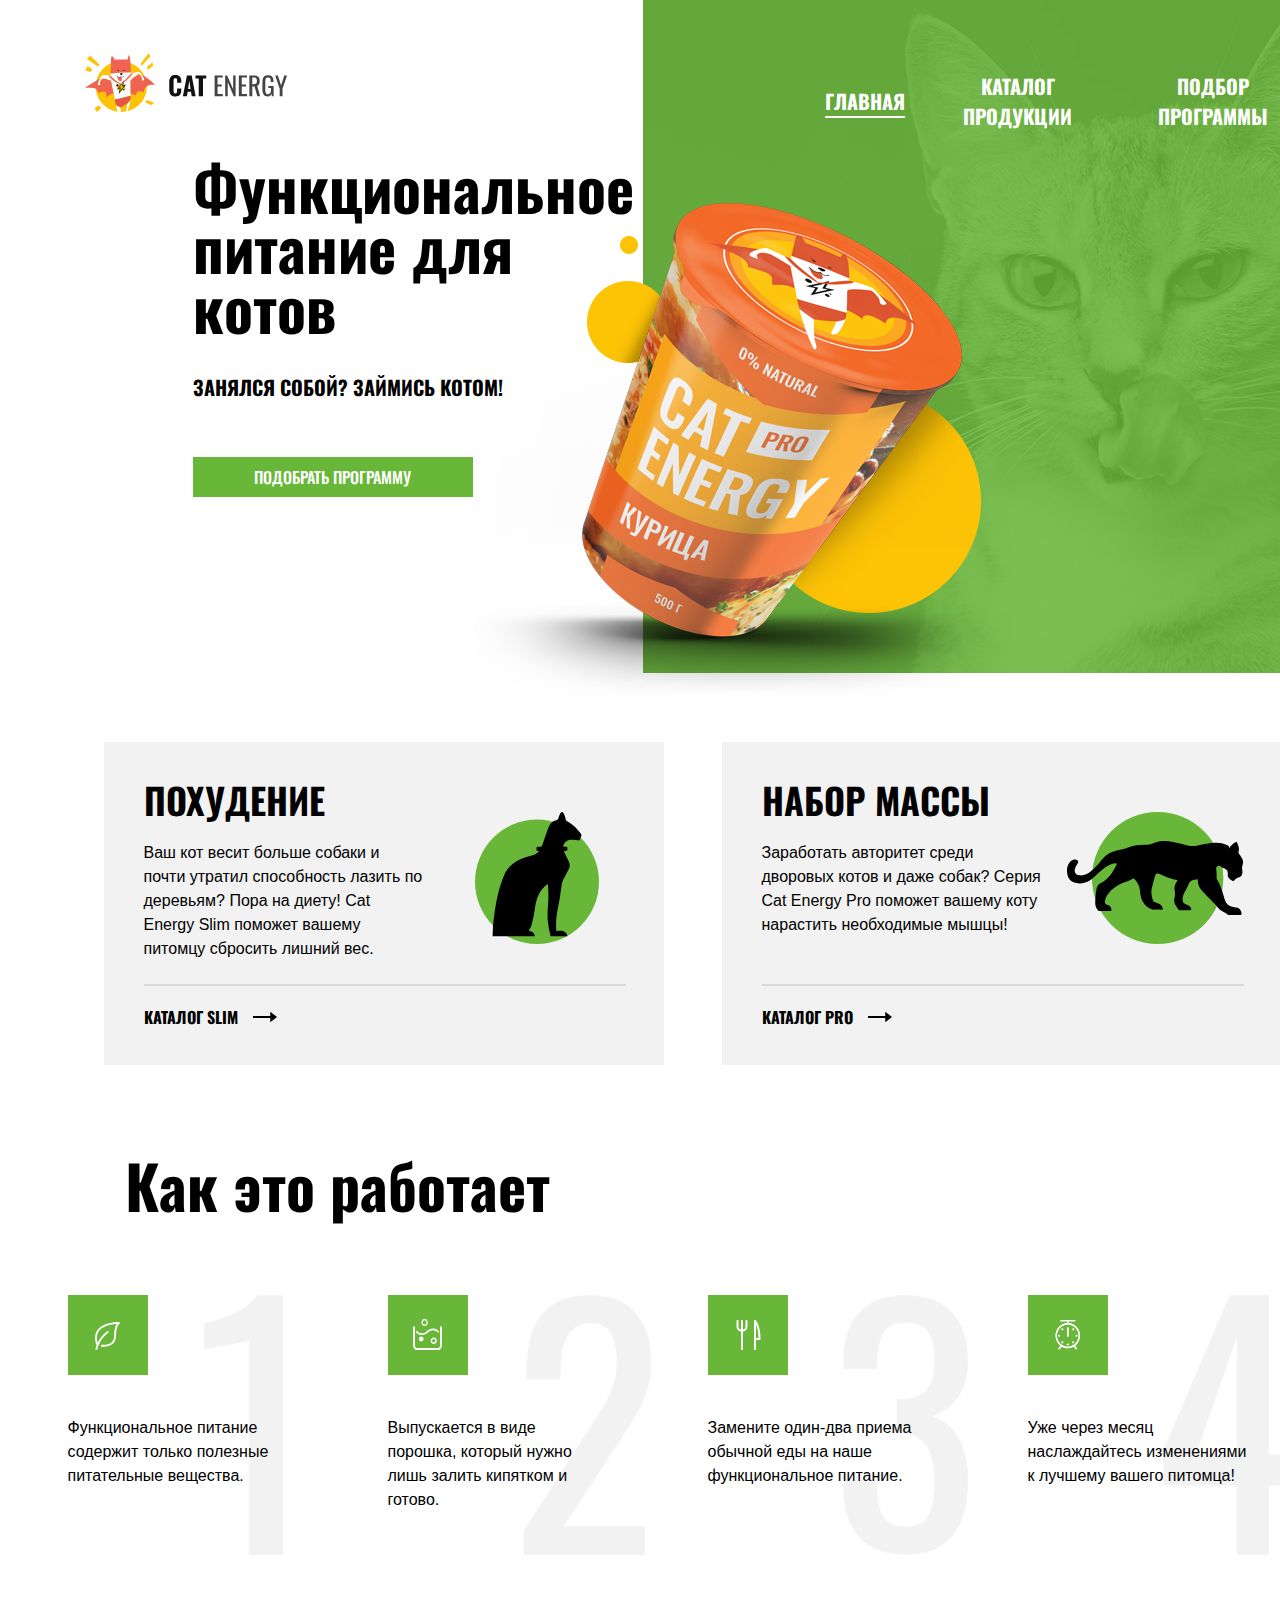
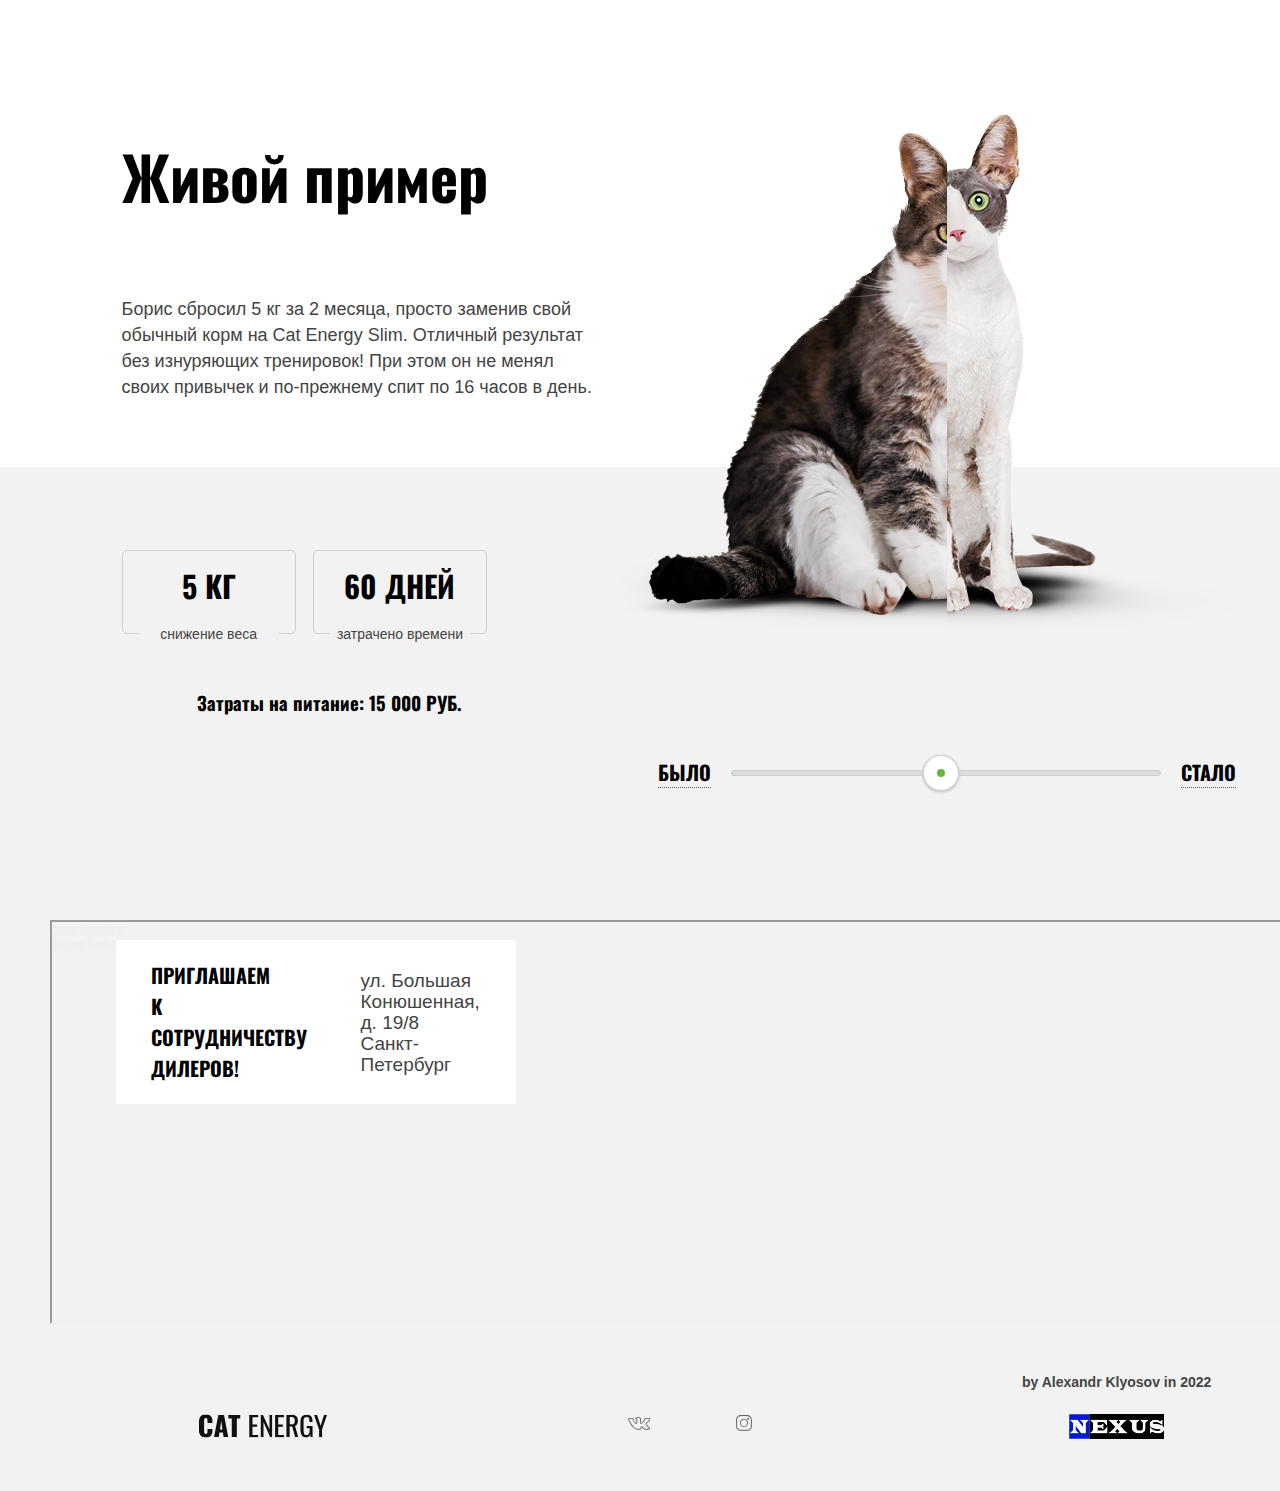
==== commit c3da5657: "fix: fixed production data" ====
--- a/index.html
+++ b/index.html
@@ -263,7 +263,7 @@
       </div>
       <div class="page-footer__producer">
         <section class="producer">
-<p class="producer__name">Produced <br>by <a class="producer__link" href="https://vk.com/nexuslolz"> Nexus</a><br> in 2022</p>
+<p class="producer__name"><br>by <a class="producer__link" href="https://vk.com/nexuslolz"> Alexandr Klyosov</a><br> in 2022</p>
         <a href="https://vk.com/nexuslolz" class="producer__link">
           <img src="./img/mobile/index/producer/nexus.png" alt="producer" class="producer__logo" width="95" height="25"/>
         </a>
--- a/css/style.css
+++ b/css/style.css
@@ -1,12 +1,30 @@
 @import url("https://fonts.googleapis.com/css2?family=Oswald:wght@300&display=swap");
-.page__body, .page-header, .page-container, .page-footer, .set, .set__course, .course, .features, .example, .scale, .catalog, .more, .page-container__form, .program, .connect, .else, .social {
+
+.page__body,
+.page-header,
+.page-container,
+.page-footer,
+.set,
+.set__course,
+.course,
+.features,
+.example,
+.scale,
+.catalog,
+.more,
+.page-container__form,
+.program,
+.connect,
+.else,
+.social {
   display: -webkit-box;
   display: -ms-flexbox;
   display: flex;
   margin: 0 auto;
 }
 
-.other-header__line, .feedback__line,
+.other-header__line,
+.feedback__line,
 .message__line,
 .else__line {
   content: "";
@@ -15,19 +33,34 @@
   height: 2px;
 }
 
-.range__hand, .range__hand::before, .other-header__header::after, .other-header__header::before, .choise__btn-radio + label::before, .choise__btn-radio:checked + label::after, .feedback__header::after, .feedback__header::before, .message__header::after, .message__header::before, .else__header::after, .else__header::before, .choise__btn-checkbox + label::before, .choise__btn-checkbox:checked + label::after {
+.range__hand,
+.range__hand::before,
+.other-header__header::after,
+.other-header__header::before,
+.choise__btn-radio+label::before,
+.choise__btn-radio:checked+label::after,
+.feedback__header::after,
+.feedback__header::before,
+.message__header::after,
+.message__header::before,
+.else__header::after,
+.else__header::before,
+.choise__btn-checkbox+label::before,
+.choise__btn-checkbox:checked+label::after {
   content: "";
   position: absolute;
 }
 
-.producer, .producer__link {
+.producer,
+.producer__link {
   font-family: arial;
   font-size: 14px;
   line-height: 18px;
   color: #444444;
 }
 
-.card-table__content, .more__text {
+.card-table__content,
+.more__text {
   font-family: arial;
   font-size: 12px;
   line-height: 16px;
@@ -35,7 +68,9 @@
 }
 
 @media (min-width: 768px) {
-  .card-table__content, .more__text {
+
+  .card-table__content,
+  .more__text {
     font-size: 14px;
     line-height: 18px;
   }
@@ -55,7 +90,9 @@
   }
 }
 
-.title__btn, .card__btn, .else__btn {
+.title__btn,
+.card__btn,
+.else__btn {
   background-color: #68b738;
   color: white;
   border: none;
@@ -68,29 +105,53 @@
 }
 
 @media (min-width: 768px) {
-  .title__btn, .card__btn, .else__btn {
+
+  .title__btn,
+  .card__btn,
+  .else__btn {
     font-size: 16px;
     line-height: 20px;
   }
 }
 
-.title__btn:hover, .card__btn:hover, .else__btn:hover {
+.title__btn:hover,
+.card__btn:hover,
+.else__btn:hover {
   background-color: #5eaa2f;
 }
 
-.title__btn:active, .card__btn:active, .else__btn:active {
+.title__btn:active,
+.card__btn:active,
+.else__btn:active {
   background-color: #5EAA2F;
   color: rgba(255, 255, 255, 0.3);
 }
 
-.page__body, .page-header, .page-container, .page-footer, .set, .set__course, .course, .features, .example, .scale, .catalog, .more, .page-container__form, .program, .connect, .else, .social {
+.page__body,
+.page-header,
+.page-container,
+.page-footer,
+.set,
+.set__course,
+.course,
+.features,
+.example,
+.scale,
+.catalog,
+.more,
+.page-container__form,
+.program,
+.connect,
+.else,
+.social {
   display: -webkit-box;
   display: -ms-flexbox;
   display: flex;
   margin: 0 auto;
 }
 
-.other-header__line, .feedback__line,
+.other-header__line,
+.feedback__line,
 .message__line,
 .else__line {
   content: "";
@@ -99,19 +160,34 @@
   height: 2px;
 }
 
-.range__hand, .range__hand::before, .other-header__header::after, .other-header__header::before, .choise__btn-radio + label::before, .choise__btn-radio:checked + label::after, .feedback__header::after, .feedback__header::before, .message__header::after, .message__header::before, .else__header::after, .else__header::before, .choise__btn-checkbox + label::before, .choise__btn-checkbox:checked + label::after {
+.range__hand,
+.range__hand::before,
+.other-header__header::after,
+.other-header__header::before,
+.choise__btn-radio+label::before,
+.choise__btn-radio:checked+label::after,
+.feedback__header::after,
+.feedback__header::before,
+.message__header::after,
+.message__header::before,
+.else__header::after,
+.else__header::before,
+.choise__btn-checkbox+label::before,
+.choise__btn-checkbox:checked+label::after {
   content: "";
   position: absolute;
 }
 
-.producer, .producer__link {
+.producer,
+.producer__link {
   font-family: arial;
   font-size: 14px;
   line-height: 18px;
   color: #444444;
 }
 
-.card-table__content, .more__text {
+.card-table__content,
+.more__text {
   font-family: arial;
   font-size: 12px;
   line-height: 16px;
@@ -119,7 +195,9 @@
 }
 
 @media (min-width: 768px) {
-  .card-table__content, .more__text {
+
+  .card-table__content,
+  .more__text {
     font-size: 14px;
     line-height: 18px;
   }
@@ -139,7 +217,9 @@
   }
 }
 
-.title__btn, .card__btn, .else__btn {
+.title__btn,
+.card__btn,
+.else__btn {
   background-color: #68b738;
   color: white;
   border: none;
@@ -152,17 +232,24 @@
 }
 
 @media (min-width: 768px) {
-  .title__btn, .card__btn, .else__btn {
+
+  .title__btn,
+  .card__btn,
+  .else__btn {
     font-size: 16px;
     line-height: 20px;
   }
 }
 
-.title__btn:hover, .card__btn:hover, .else__btn:hover {
+.title__btn:hover,
+.card__btn:hover,
+.else__btn:hover {
   background-color: #5eaa2f;
 }
 
-.title__btn:active, .card__btn:active, .else__btn:active {
+.title__btn:active,
+.card__btn:active,
+.else__btn:active {
   background-color: #5EAA2F;
   color: rgba(255, 255, 255, 0.3);
 }
@@ -185,15 +272,14 @@
   display: flex;
   -webkit-box-orient: vertical;
   -webkit-box-direction: normal;
-      -ms-flex-direction: column;
-          flex-direction: column;
+  -ms-flex-direction: column;
+  flex-direction: column;
 }
 
 @media (max-width: 768px) {
   .page {
     width: 100%;
     min-width: 280px;
-    max-width: 767px;
     margin: 12px auto;
   }
 }
@@ -202,7 +288,6 @@
   .page {
     width: 100%;
     margin: 24px auto;
-    max-width: 1199px;
     min-width: 767px;
   }
 }
@@ -211,7 +296,6 @@
   .page {
     width: 100%;
     margin: 53px auto;
-    max-width: 1440px;
     min-width: 1199px;
   }
 }
@@ -220,8 +304,8 @@
   min-height: 100%;
   -webkit-box-orient: vertical;
   -webkit-box-direction: normal;
-      -ms-flex-direction: column;
-          flex-direction: column;
+  -ms-flex-direction: column;
+  flex-direction: column;
   width: 100%;
 }
 
@@ -250,14 +334,14 @@
 .page-header {
   -webkit-box-orient: horizontal;
   -webkit-box-direction: normal;
-      -ms-flex-direction: row;
-          flex-direction: row;
+  -ms-flex-direction: row;
+  flex-direction: row;
   -webkit-box-pack: justify;
-      -ms-flex-pack: justify;
-          justify-content: space-between;
+  -ms-flex-pack: justify;
+  justify-content: space-between;
   -webkit-box-align: center;
-      -ms-flex-align: center;
-          align-items: center;
+  -ms-flex-align: center;
+  align-items: center;
   margin: 0;
   width: 90%;
 }
@@ -293,11 +377,11 @@
 .page-container {
   -webkit-box-orient: vertical;
   -webkit-box-direction: normal;
-      -ms-flex-direction: column;
-          flex-direction: column;
+  -ms-flex-direction: column;
+  flex-direction: column;
   -webkit-box-align: center;
-      -ms-flex-align: center;
-          align-items: center;
+  -ms-flex-align: center;
+  align-items: center;
   margin: 0;
   width: 100%;
   min-width: 280px;
@@ -321,11 +405,11 @@
 .page-footer {
   -webkit-box-orient: vertical;
   -webkit-box-direction: normal;
-      -ms-flex-direction: column;
-          flex-direction: column;
+  -ms-flex-direction: column;
+  flex-direction: column;
   -webkit-box-align: center;
-      -ms-flex-align: center;
-          align-items: center;
+  -ms-flex-align: center;
+  align-items: center;
   margin: 0;
   background-color: #f2f2f2;
   width: 100%;
@@ -420,14 +504,31 @@
   fill: #68B738;
 }
 
-.page__body, .page-header, .page-container, .page-footer, .set, .set__course, .course, .features, .example, .scale, .catalog, .more, .page-container__form, .program, .connect, .else, .social {
+.page__body,
+.page-header,
+.page-container,
+.page-footer,
+.set,
+.set__course,
+.course,
+.features,
+.example,
+.scale,
+.catalog,
+.more,
+.page-container__form,
+.program,
+.connect,
+.else,
+.social {
   display: -webkit-box;
   display: -ms-flexbox;
   display: flex;
   margin: 0 auto;
 }
 
-.other-header__line, .feedback__line,
+.other-header__line,
+.feedback__line,
 .message__line,
 .else__line {
   content: "";
@@ -436,19 +537,34 @@
   height: 2px;
 }
 
-.range__hand, .range__hand::before, .other-header__header::after, .other-header__header::before, .choise__btn-radio + label::before, .choise__btn-radio:checked + label::after, .feedback__header::after, .feedback__header::before, .message__header::after, .message__header::before, .else__header::after, .else__header::before, .choise__btn-checkbox + label::before, .choise__btn-checkbox:checked + label::after {
+.range__hand,
+.range__hand::before,
+.other-header__header::after,
+.other-header__header::before,
+.choise__btn-radio+label::before,
+.choise__btn-radio:checked+label::after,
+.feedback__header::after,
+.feedback__header::before,
+.message__header::after,
+.message__header::before,
+.else__header::after,
+.else__header::before,
+.choise__btn-checkbox+label::before,
+.choise__btn-checkbox:checked+label::after {
   content: "";
   position: absolute;
 }
 
-.producer, .producer__link {
+.producer,
+.producer__link {
   font-family: arial;
   font-size: 14px;
   line-height: 18px;
   color: #444444;
 }
 
-.card-table__content, .more__text {
+.card-table__content,
+.more__text {
   font-family: arial;
   font-size: 12px;
   line-height: 16px;
@@ -456,7 +572,9 @@
 }
 
 @media (min-width: 768px) {
-  .card-table__content, .more__text {
+
+  .card-table__content,
+  .more__text {
     font-size: 14px;
     line-height: 18px;
   }
@@ -476,7 +594,9 @@
   }
 }
 
-.title__btn, .card__btn, .else__btn {
+.title__btn,
+.card__btn,
+.else__btn {
   background-color: #68b738;
   color: white;
   border: none;
@@ -489,17 +609,24 @@
 }
 
 @media (min-width: 768px) {
-  .title__btn, .card__btn, .else__btn {
+
+  .title__btn,
+  .card__btn,
+  .else__btn {
     font-size: 16px;
     line-height: 20px;
   }
 }
 
-.title__btn:hover, .card__btn:hover, .else__btn:hover {
+.title__btn:hover,
+.card__btn:hover,
+.else__btn:hover {
   background-color: #5eaa2f;
 }
 
-.title__btn:active, .card__btn:active, .else__btn:active {
+.title__btn:active,
+.card__btn:active,
+.else__btn:active {
   background-color: #5EAA2F;
   color: rgba(255, 255, 255, 0.3);
 }
@@ -508,10 +635,10 @@
   display: -ms-grid;
   display: grid;
   -ms-grid-columns: 1fr 1fr;
-      grid-template-columns: 1fr 1fr;
+  grid-template-columns: 1fr 1fr;
   -webkit-box-align: center;
-      -ms-flex-align: center;
-          align-items: center;
+  -ms-flex-align: center;
+  align-items: center;
 }
 
 @media (max-width: 768px) {
@@ -526,8 +653,8 @@
   .main-logo {
     width: 160px;
     -webkit-box-pack: start;
-        -ms-flex-pack: start;
-            justify-content: start;
+    -ms-flex-pack: start;
+    justify-content: start;
     gap: 20px;
   }
 }
@@ -540,14 +667,31 @@
   opacity: 60%;
 }
 
-.page__body, .page-header, .page-container, .page-footer, .set, .set__course, .course, .features, .example, .scale, .catalog, .more, .page-container__form, .program, .connect, .else, .social {
+.page__body,
+.page-header,
+.page-container,
+.page-footer,
+.set,
+.set__course,
+.course,
+.features,
+.example,
+.scale,
+.catalog,
+.more,
+.page-container__form,
+.program,
+.connect,
+.else,
+.social {
   display: -webkit-box;
   display: -ms-flexbox;
   display: flex;
   margin: 0 auto;
 }
 
-.other-header__line, .feedback__line,
+.other-header__line,
+.feedback__line,
 .message__line,
 .else__line {
   content: "";
@@ -556,19 +700,34 @@
   height: 2px;
 }
 
-.range__hand, .range__hand::before, .other-header__header::after, .other-header__header::before, .choise__btn-radio + label::before, .choise__btn-radio:checked + label::after, .feedback__header::after, .feedback__header::before, .message__header::after, .message__header::before, .else__header::after, .else__header::before, .choise__btn-checkbox + label::before, .choise__btn-checkbox:checked + label::after {
+.range__hand,
+.range__hand::before,
+.other-header__header::after,
+.other-header__header::before,
+.choise__btn-radio+label::before,
+.choise__btn-radio:checked+label::after,
+.feedback__header::after,
+.feedback__header::before,
+.message__header::after,
+.message__header::before,
+.else__header::after,
+.else__header::before,
+.choise__btn-checkbox+label::before,
+.choise__btn-checkbox:checked+label::after {
   content: "";
   position: absolute;
 }
 
-.producer, .producer__link {
+.producer,
+.producer__link {
   font-family: arial;
   font-size: 14px;
   line-height: 18px;
   color: #444444;
 }
 
-.card-table__content, .more__text {
+.card-table__content,
+.more__text {
   font-family: arial;
   font-size: 12px;
   line-height: 16px;
@@ -576,7 +735,9 @@
 }
 
 @media (min-width: 768px) {
-  .card-table__content, .more__text {
+
+  .card-table__content,
+  .more__text {
     font-size: 14px;
     line-height: 18px;
   }
@@ -596,7 +757,9 @@
   }
 }
 
-.title__btn, .card__btn, .else__btn {
+.title__btn,
+.card__btn,
+.else__btn {
   background-color: #68b738;
   color: white;
   border: none;
@@ -609,17 +772,24 @@
 }
 
 @media (min-width: 768px) {
-  .title__btn, .card__btn, .else__btn {
+
+  .title__btn,
+  .card__btn,
+  .else__btn {
     font-size: 16px;
     line-height: 20px;
   }
 }
 
-.title__btn:hover, .card__btn:hover, .else__btn:hover {
+.title__btn:hover,
+.card__btn:hover,
+.else__btn:hover {
   background-color: #5eaa2f;
 }
 
-.title__btn:active, .card__btn:active, .else__btn:active {
+.title__btn:active,
+.card__btn:active,
+.else__btn:active {
   background-color: #5EAA2F;
   color: rgba(255, 255, 255, 0.3);
 }
@@ -630,8 +800,8 @@
   display: flex;
   position: relative;
   -webkit-box-pack: end;
-      -ms-flex-pack: end;
-          justify-content: end;
+  -ms-flex-pack: end;
+  justify-content: end;
 }
 
 .main-nav__list_open {
@@ -647,6 +817,7 @@
     display: -ms-flexbox;
     display: flex;
   }
+
   .main-nav__list_open .main-nav__toggle {
     cursor: pointer;
     background-color: transparent;
@@ -655,7 +826,9 @@
     top: -25px;
     left: -15px;
   }
-  .main-nav__list_open .main-nav__toggle::after, .main-nav__list_open .main-nav__toggle::before {
+
+  .main-nav__list_open .main-nav__toggle::after,
+  .main-nav__list_open .main-nav__toggle::before {
     content: "";
     width: 26px;
     height: 1.5px;
@@ -665,17 +838,20 @@
     top: 15px;
     left: 15px;
     -webkit-box-shadow: none;
-            box-shadow: none;
+    box-shadow: none;
     z-index: 2;
   }
+
   .main-nav__list_open .main-nav__toggle::after {
     -webkit-transform: rotate(45deg);
-            transform: rotate(45deg);
-  }
+    transform: rotate(45deg);
+  }
+
   .main-nav__list_open .main-nav__toggle::before {
     -webkit-transform: rotate(-45deg);
-            transform: rotate(-45deg);
-  }
+    transform: rotate(-45deg);
+  }
+
   .main-nav__list_open .main-nav__toggle:hover {
     cursor: pointer;
   }
@@ -688,11 +864,11 @@
     display: flex;
     -webkit-box-orient: horizontal;
     -webkit-box-direction: normal;
-        -ms-flex-direction: row;
-            flex-direction: row;
+    -ms-flex-direction: row;
+    flex-direction: row;
     -webkit-box-pack: justify;
-        -ms-flex-pack: justify;
-            justify-content: space-between;
+    -ms-flex-pack: justify;
+    justify-content: space-between;
     width: 560px;
   }
 }
@@ -724,8 +900,9 @@
     background-color: black;
     top: -12px;
     -webkit-box-shadow: 0 8px 0 0 black, 0 16px 0 0 black;
-            box-shadow: 0 8px 0 0 black, 0 16px 0 0 black;
-  }
+    box-shadow: 0 8px 0 0 black, 0 16px 0 0 black;
+  }
+
   .main-nav__list_close .site-list {
     display: none;
     height: 0px;
@@ -739,9 +916,11 @@
     top: -30px;
     width: 200px;
   }
+
   .main-nav__list_close .main-nav__toggle {
     display: none;
   }
+
   .main-nav__list_close .site-list {
     display: -webkit-box;
     display: -ms-flexbox;
@@ -755,14 +934,31 @@
   }
 }
 
-.page__body, .page-header, .page-container, .page-footer, .set, .set__course, .course, .features, .example, .scale, .catalog, .more, .page-container__form, .program, .connect, .else, .social {
+.page__body,
+.page-header,
+.page-container,
+.page-footer,
+.set,
+.set__course,
+.course,
+.features,
+.example,
+.scale,
+.catalog,
+.more,
+.page-container__form,
+.program,
+.connect,
+.else,
+.social {
   display: -webkit-box;
   display: -ms-flexbox;
   display: flex;
   margin: 0 auto;
 }
 
-.other-header__line, .feedback__line,
+.other-header__line,
+.feedback__line,
 .message__line,
 .else__line {
   content: "";
@@ -771,19 +967,34 @@
   height: 2px;
 }
 
-.range__hand, .range__hand::before, .other-header__header::after, .other-header__header::before, .choise__btn-radio + label::before, .choise__btn-radio:checked + label::after, .feedback__header::after, .feedback__header::before, .message__header::after, .message__header::before, .else__header::after, .else__header::before, .choise__btn-checkbox + label::before, .choise__btn-checkbox:checked + label::after {
+.range__hand,
+.range__hand::before,
+.other-header__header::after,
+.other-header__header::before,
+.choise__btn-radio+label::before,
+.choise__btn-radio:checked+label::after,
+.feedback__header::after,
+.feedback__header::before,
+.message__header::after,
+.message__header::before,
+.else__header::after,
+.else__header::before,
+.choise__btn-checkbox+label::before,
+.choise__btn-checkbox:checked+label::after {
   content: "";
   position: absolute;
 }
 
-.producer, .producer__link {
+.producer,
+.producer__link {
   font-family: arial;
   font-size: 14px;
   line-height: 18px;
   color: #444444;
 }
 
-.card-table__content, .more__text {
+.card-table__content,
+.more__text {
   font-family: arial;
   font-size: 12px;
   line-height: 16px;
@@ -791,7 +1002,9 @@
 }
 
 @media (min-width: 768px) {
-  .card-table__content, .more__text {
+
+  .card-table__content,
+  .more__text {
     font-size: 14px;
     line-height: 18px;
   }
@@ -811,7 +1024,9 @@
   }
 }
 
-.title__btn, .card__btn, .else__btn {
+.title__btn,
+.card__btn,
+.else__btn {
   background-color: #68b738;
   color: white;
   border: none;
@@ -824,17 +1039,24 @@
 }
 
 @media (min-width: 768px) {
-  .title__btn, .card__btn, .else__btn {
+
+  .title__btn,
+  .card__btn,
+  .else__btn {
     font-size: 16px;
     line-height: 20px;
   }
 }
 
-.title__btn:hover, .card__btn:hover, .else__btn:hover {
+.title__btn:hover,
+.card__btn:hover,
+.else__btn:hover {
   background-color: #5eaa2f;
 }
 
-.title__btn:active, .card__btn:active, .else__btn:active {
+.title__btn:active,
+.card__btn:active,
+.else__btn:active {
   background-color: #5EAA2F;
   color: rgba(255, 255, 255, 0.3);
 }
@@ -854,8 +1076,8 @@
     top: 20px;
     -webkit-box-orient: vertical;
     -webkit-box-direction: normal;
-        -ms-flex-direction: column;
-            flex-direction: column;
+    -ms-flex-direction: column;
+    flex-direction: column;
     background-color: #68b738;
     border-radius: 5px;
     width: 140px;
@@ -863,31 +1085,37 @@
     padding: 10px;
     margin: 0;
     -webkit-box-shadow: inset 0 0 2.5px 3px rgba(0, 0, 0, 0.35);
-            box-shadow: inset 0 0 2.5px 3px rgba(0, 0, 0, 0.35);
-  }
+    box-shadow: inset 0 0 2.5px 3px rgba(0, 0, 0, 0.35);
+  }
+
   .site-list .site-list__link,
   .site-list .site-list__link_index {
     text-decoration: none;
     color: white;
   }
+
   .site-list .site-list__link:hover,
   .site-list .site-list__link_index:hover {
     opacity: 60%;
   }
+
   .site-list .site-list__link:active,
   .site-list .site-list__link_index:active {
     opacity: 30%;
   }
+
   .site-list .site-list__item {
     padding: 7px;
     border-bottom: 2px solid rgba(0, 0, 0, 0.25);
     border-top: 2px solid rgba(255, 255, 255, 0.25);
   }
+
   .site-list .site-list__item:first-child {
     padding-top: 0;
     border-bottom: 2px solid rgba(0, 0, 0, 0.25);
     border-top: none;
   }
+
   .site-list .site-list__item:last-child {
     border-bottom: none;
     border-top: 2px solid rgba(255, 255, 255, 0.25);
@@ -898,24 +1126,25 @@
   .site-list {
     -webkit-box-orient: horizontal;
     -webkit-box-direction: normal;
-        -ms-flex-direction: row;
-            flex-direction: row;
+    -ms-flex-direction: row;
+    flex-direction: row;
     background-color: transparent;
     position: relative;
     -webkit-box-shadow: none;
-            box-shadow: none;
+    box-shadow: none;
     border: none;
     box-shadow: none;
     -webkit-box-pack: center;
-        -ms-flex-pack: center;
-            justify-content: center;
+    -ms-flex-pack: center;
+    justify-content: center;
     -webkit-box-align: center;
-        -ms-flex-align: center;
-            align-items: center;
+    -ms-flex-align: center;
+    align-items: center;
     gap: 30px;
     width: 470px;
     left: -160px;
   }
+
   .site-list .site-list__link,
   .site-list .site-list__link_index {
     color: black;
@@ -923,22 +1152,27 @@
     text-decoration: none;
     font-weight: bold;
   }
+
   .site-list .site-list__link:hover,
   .site-list .site-list__link_index:hover {
     opacity: 60%;
   }
+
   .site-list .site-list__link:active,
   .site-list .site-list__link_index:active {
     opacity: 30%;
   }
+
   .site-list .site-list__link_active,
   .site-list .site-list__link_index_active {
     border-bottom: 2px solid #68b738;
   }
+
   .site-list .site-list__item {
     border: none;
     padding: 0;
   }
+
   .site-list .site-list__item:first-child {
     border: none;
   }
@@ -954,15 +1188,19 @@
     text-decoration: none;
     font-weight: bold;
   }
+
   .site-list .site-list__link_index:hover {
     opacity: 60%;
   }
+
   .site-list .site-list__link_index:active {
     opacity: 30%;
   }
+
   .site-list .site-list__link_index_active {
     border-bottom: 2px solid white;
   }
+
   .site-list .site-list__link {
     font-weight: 400;
     font-size: 20px;
@@ -971,9 +1209,11 @@
     text-decoration: none;
     font-weight: bold;
   }
+
   .site-list .site-list__link:hover {
     opacity: 60%;
   }
+
   .site-list .site-list__link:active {
     opacity: 30%;
   }
@@ -985,14 +1225,31 @@
   cursor: default;
 }
 
-.page__body, .page-header, .page-container, .page-footer, .set, .set__course, .course, .features, .example, .scale, .catalog, .more, .page-container__form, .program, .connect, .else, .social {
+.page__body,
+.page-header,
+.page-container,
+.page-footer,
+.set,
+.set__course,
+.course,
+.features,
+.example,
+.scale,
+.catalog,
+.more,
+.page-container__form,
+.program,
+.connect,
+.else,
+.social {
   display: -webkit-box;
   display: -ms-flexbox;
   display: flex;
   margin: 0 auto;
 }
 
-.other-header__line, .feedback__line,
+.other-header__line,
+.feedback__line,
 .message__line,
 .else__line {
   content: "";
@@ -1001,19 +1258,34 @@
   height: 2px;
 }
 
-.range__hand, .range__hand::before, .other-header__header::after, .other-header__header::before, .choise__btn-radio + label::before, .choise__btn-radio:checked + label::after, .feedback__header::after, .feedback__header::before, .message__header::after, .message__header::before, .else__header::after, .else__header::before, .choise__btn-checkbox + label::before, .choise__btn-checkbox:checked + label::after {
+.range__hand,
+.range__hand::before,
+.other-header__header::after,
+.other-header__header::before,
+.choise__btn-radio+label::before,
+.choise__btn-radio:checked+label::after,
+.feedback__header::after,
+.feedback__header::before,
+.message__header::after,
+.message__header::before,
+.else__header::after,
+.else__header::before,
+.choise__btn-checkbox+label::before,
+.choise__btn-checkbox:checked+label::after {
   content: "";
   position: absolute;
 }
 
-.producer, .producer__link {
+.producer,
+.producer__link {
   font-family: arial;
   font-size: 14px;
   line-height: 18px;
   color: #444444;
 }
 
-.card-table__content, .more__text {
+.card-table__content,
+.more__text {
   font-family: arial;
   font-size: 12px;
   line-height: 16px;
@@ -1021,7 +1293,9 @@
 }
 
 @media (min-width: 768px) {
-  .card-table__content, .more__text {
+
+  .card-table__content,
+  .more__text {
     font-size: 14px;
     line-height: 18px;
   }
@@ -1041,7 +1315,9 @@
   }
 }
 
-.title__btn, .card__btn, .else__btn {
+.title__btn,
+.card__btn,
+.else__btn {
   background-color: #68b738;
   color: white;
   border: none;
@@ -1054,17 +1330,24 @@
 }
 
 @media (min-width: 768px) {
-  .title__btn, .card__btn, .else__btn {
+
+  .title__btn,
+  .card__btn,
+  .else__btn {
     font-size: 16px;
     line-height: 20px;
   }
 }
 
-.title__btn:hover, .card__btn:hover, .else__btn:hover {
+.title__btn:hover,
+.card__btn:hover,
+.else__btn:hover {
   background-color: #5eaa2f;
 }
 
-.title__btn:active, .card__btn:active, .else__btn:active {
+.title__btn:active,
+.card__btn:active,
+.else__btn:active {
   background-color: #5EAA2F;
   color: rgba(255, 255, 255, 0.3);
 }
@@ -1082,14 +1365,14 @@
   display: flex;
   -webkit-box-orient: vertical;
   -webkit-box-direction: normal;
-      -ms-flex-direction: column;
-          flex-direction: column;
+  -ms-flex-direction: column;
+  flex-direction: column;
   position: relative;
   text-align: center;
   color: white;
   -webkit-box-align: center;
-      -ms-flex-align: center;
-          align-items: center;
+  -ms-flex-align: center;
+  align-items: center;
   width: 100%;
   min-width: 300px;
   max-width: 475px;
@@ -1103,26 +1386,26 @@
     display: flex;
     -webkit-box-orient: vertical;
     -webkit-box-direction: normal;
-        -ms-flex-direction: column;
-            flex-direction: column;
+    -ms-flex-direction: column;
+    flex-direction: column;
     -webkit-box-align: start;
-        -ms-flex-align: start;
-            align-items: flex-start;
+    -ms-flex-align: start;
+    align-items: flex-start;
   }
 }
 
 @media (max-width: 768px) {
   .title__wrapper {
     -webkit-box-align: center;
-        -ms-flex-align: center;
-            align-items: center;
+    -ms-flex-align: center;
+    align-items: center;
     display: -webkit-box;
     display: -ms-flexbox;
     display: flex;
     -webkit-box-orient: vertical;
     -webkit-box-direction: normal;
-        -ms-flex-direction: column;
-            flex-direction: column;
+    -ms-flex-direction: column;
+    flex-direction: column;
   }
 }
 
@@ -1133,11 +1416,11 @@
     display: flex;
     -webkit-box-orient: vertical;
     -webkit-box-direction: normal;
-        -ms-flex-direction: column;
-            flex-direction: column;
+    -ms-flex-direction: column;
+    flex-direction: column;
     -webkit-box-align: start;
-        -ms-flex-align: start;
-            align-items: flex-start;
+    -ms-flex-align: start;
+    align-items: flex-start;
     position: relative;
     left: -210px;
   }
@@ -1266,14 +1549,31 @@
   }
 }
 
-.page__body, .page-header, .page-container, .page-footer, .set, .set__course, .course, .features, .example, .scale, .catalog, .more, .page-container__form, .program, .connect, .else, .social {
+.page__body,
+.page-header,
+.page-container,
+.page-footer,
+.set,
+.set__course,
+.course,
+.features,
+.example,
+.scale,
+.catalog,
+.more,
+.page-container__form,
+.program,
+.connect,
+.else,
+.social {
   display: -webkit-box;
   display: -ms-flexbox;
   display: flex;
   margin: 0 auto;
 }
 
-.other-header__line, .feedback__line,
+.other-header__line,
+.feedback__line,
 .message__line,
 .else__line {
   content: "";
@@ -1282,19 +1582,34 @@
   height: 2px;
 }
 
-.range__hand, .range__hand::before, .other-header__header::after, .other-header__header::before, .choise__btn-radio + label::before, .choise__btn-radio:checked + label::after, .feedback__header::after, .feedback__header::before, .message__header::after, .message__header::before, .else__header::after, .else__header::before, .choise__btn-checkbox + label::before, .choise__btn-checkbox:checked + label::after {
+.range__hand,
+.range__hand::before,
+.other-header__header::after,
+.other-header__header::before,
+.choise__btn-radio+label::before,
+.choise__btn-radio:checked+label::after,
+.feedback__header::after,
+.feedback__header::before,
+.message__header::after,
+.message__header::before,
+.else__header::after,
+.else__header::before,
+.choise__btn-checkbox+label::before,
+.choise__btn-checkbox:checked+label::after {
   content: "";
   position: absolute;
 }
 
-.producer, .producer__link {
+.producer,
+.producer__link {
   font-family: arial;
   font-size: 14px;
   line-height: 18px;
   color: #444444;
 }
 
-.card-table__content, .more__text {
+.card-table__content,
+.more__text {
   font-family: arial;
   font-size: 12px;
   line-height: 16px;
@@ -1302,7 +1617,9 @@
 }
 
 @media (min-width: 768px) {
-  .card-table__content, .more__text {
+
+  .card-table__content,
+  .more__text {
     font-size: 14px;
     line-height: 18px;
   }
@@ -1322,7 +1639,9 @@
   }
 }
 
-.title__btn, .card__btn, .else__btn {
+.title__btn,
+.card__btn,
+.else__btn {
   background-color: #68b738;
   color: white;
   border: none;
@@ -1335,17 +1654,24 @@
 }
 
 @media (min-width: 768px) {
-  .title__btn, .card__btn, .else__btn {
+
+  .title__btn,
+  .card__btn,
+  .else__btn {
     font-size: 16px;
     line-height: 20px;
   }
 }
 
-.title__btn:hover, .card__btn:hover, .else__btn:hover {
+.title__btn:hover,
+.card__btn:hover,
+.else__btn:hover {
   background-color: #5eaa2f;
 }
 
-.title__btn:active, .card__btn:active, .else__btn:active {
+.title__btn:active,
+.card__btn:active,
+.else__btn:active {
   background-color: #5EAA2F;
   color: rgba(255, 255, 255, 0.3);
 }
@@ -1388,8 +1714,8 @@
 .set {
   -webkit-box-orient: vertical;
   -webkit-box-direction: normal;
-      -ms-flex-direction: column;
-          flex-direction: column;
+  -ms-flex-direction: column;
+  flex-direction: column;
   width: 100%;
 }
 
@@ -1413,8 +1739,8 @@
 .set__course {
   -webkit-box-orient: vertical;
   -webkit-box-direction: normal;
-      -ms-flex-direction: column;
-          flex-direction: column;
+  -ms-flex-direction: column;
+  flex-direction: column;
   gap: 20px;
   width: 95%;
   min-width: 280px;
@@ -1430,8 +1756,8 @@
 @media (min-width: 550px) {
   .set__course {
     -webkit-box-pack: center;
-        -ms-flex-pack: center;
-            justify-content: center;
+    -ms-flex-pack: center;
+    justify-content: center;
     min-width: 380px;
     max-width: 480px;
   }
@@ -1448,8 +1774,8 @@
   .set__course {
     -webkit-box-orient: horizontal;
     -webkit-box-direction: normal;
-        -ms-flex-direction: row;
-            flex-direction: row;
+    -ms-flex-direction: row;
+    flex-direction: row;
     min-width: 900px;
     max-width: 1340px;
   }
@@ -1458,8 +1784,8 @@
 .course {
   -webkit-box-orient: vertical;
   -webkit-box-direction: normal;
-      -ms-flex-direction: column;
-          flex-direction: column;
+  -ms-flex-direction: column;
+  flex-direction: column;
   background-color: #f2f2f2;
   gap: 23px;
   margin: 0;
@@ -1497,14 +1823,14 @@
   display: flex;
   -webkit-box-orient: horizontal;
   -webkit-box-direction: normal;
-      -ms-flex-direction: row;
-          flex-direction: row;
+  -ms-flex-direction: row;
+  flex-direction: row;
   -webkit-box-pack: start;
-      -ms-flex-pack: start;
-          justify-content: flex-start;
+  -ms-flex-pack: start;
+  justify-content: flex-start;
   -webkit-box-align: center;
-      -ms-flex-align: center;
-          align-items: center;
+  -ms-flex-align: center;
+  align-items: center;
   gap: 25px;
 }
 
@@ -1513,10 +1839,10 @@
     display: -ms-grid;
     display: grid;
     -ms-grid-columns: 1fr 3fr;
-        grid-template-columns: 1fr 3fr;
+    grid-template-columns: 1fr 3fr;
     -webkit-box-align: center;
-        -ms-flex-align: center;
-            align-items: center;
+    -ms-flex-align: center;
+    align-items: center;
     text-align: center;
     font-size: 24px;
     gap: 17px;
@@ -1546,8 +1872,8 @@
   display: -ms-flexbox;
   display: flex;
   -webkit-box-pack: start;
-      -ms-flex-pack: start;
-          justify-content: start;
+  -ms-flex-pack: start;
+  justify-content: start;
 }
 
 @media (max-width: 768px) {
@@ -1646,14 +1972,31 @@
   margin-left: 15px;
 }
 
-.page__body, .page-header, .page-container, .page-footer, .set, .set__course, .course, .features, .example, .scale, .catalog, .more, .page-container__form, .program, .connect, .else, .social {
+.page__body,
+.page-header,
+.page-container,
+.page-footer,
+.set,
+.set__course,
+.course,
+.features,
+.example,
+.scale,
+.catalog,
+.more,
+.page-container__form,
+.program,
+.connect,
+.else,
+.social {
   display: -webkit-box;
   display: -ms-flexbox;
   display: flex;
   margin: 0 auto;
 }
 
-.other-header__line, .feedback__line,
+.other-header__line,
+.feedback__line,
 .message__line,
 .else__line {
   content: "";
@@ -1662,19 +2005,34 @@
   height: 2px;
 }
 
-.range__hand, .range__hand::before, .other-header__header::after, .other-header__header::before, .choise__btn-radio + label::before, .choise__btn-radio:checked + label::after, .feedback__header::after, .feedback__header::before, .message__header::after, .message__header::before, .else__header::after, .else__header::before, .choise__btn-checkbox + label::before, .choise__btn-checkbox:checked + label::after {
+.range__hand,
+.range__hand::before,
+.other-header__header::after,
+.other-header__header::before,
+.choise__btn-radio+label::before,
+.choise__btn-radio:checked+label::after,
+.feedback__header::after,
+.feedback__header::before,
+.message__header::after,
+.message__header::before,
+.else__header::after,
+.else__header::before,
+.choise__btn-checkbox+label::before,
+.choise__btn-checkbox:checked+label::after {
   content: "";
   position: absolute;
 }
 
-.producer, .producer__link {
+.producer,
+.producer__link {
   font-family: arial;
   font-size: 14px;
   line-height: 18px;
   color: #444444;
 }
 
-.card-table__content, .more__text {
+.card-table__content,
+.more__text {
   font-family: arial;
   font-size: 12px;
   line-height: 16px;
@@ -1682,7 +2040,9 @@
 }
 
 @media (min-width: 768px) {
-  .card-table__content, .more__text {
+
+  .card-table__content,
+  .more__text {
     font-size: 14px;
     line-height: 18px;
   }
@@ -1702,7 +2062,9 @@
   }
 }
 
-.title__btn, .card__btn, .else__btn {
+.title__btn,
+.card__btn,
+.else__btn {
   background-color: #68b738;
   color: white;
   border: none;
@@ -1715,17 +2077,24 @@
 }
 
 @media (min-width: 768px) {
-  .title__btn, .card__btn, .else__btn {
+
+  .title__btn,
+  .card__btn,
+  .else__btn {
     font-size: 16px;
     line-height: 20px;
   }
 }
 
-.title__btn:hover, .card__btn:hover, .else__btn:hover {
+.title__btn:hover,
+.card__btn:hover,
+.else__btn:hover {
   background-color: #5eaa2f;
 }
 
-.title__btn:active, .card__btn:active, .else__btn:active {
+.title__btn:active,
+.card__btn:active,
+.else__btn:active {
   background-color: #5EAA2F;
   color: rgba(255, 255, 255, 0.3);
 }
@@ -1751,8 +2120,8 @@
 .features {
   -webkit-box-orient: vertical;
   -webkit-box-direction: normal;
-      -ms-flex-direction: column;
-          flex-direction: column;
+  -ms-flex-direction: column;
+  flex-direction: column;
 }
 
 @media (min-width: 768px) and (max-width: 1199px) {
@@ -1792,8 +2161,8 @@
   display: flex;
   -webkit-box-orient: vertical;
   -webkit-box-direction: normal;
-      -ms-flex-direction: column;
-          flex-direction: column;
+  -ms-flex-direction: column;
+  flex-direction: column;
 }
 
 @media (min-width: 415px) {
@@ -1807,7 +2176,7 @@
     display: -ms-grid;
     display: grid;
     -ms-grid-columns: 1fr 1fr;
-        grid-template-columns: 1fr 1fr;
+    grid-template-columns: 1fr 1fr;
     gap: 100px;
   }
 }
@@ -1817,10 +2186,10 @@
     display: -ms-grid;
     display: grid;
     -ms-grid-columns: 1fr 1fr 1fr 1fr;
-        grid-template-columns: 1fr 1fr 1fr 1fr;
+    grid-template-columns: 1fr 1fr 1fr 1fr;
     -webkit-box-pack: center;
-        -ms-flex-pack: center;
-            justify-content: center;
+    -ms-flex-pack: center;
+    justify-content: center;
   }
 }
 
@@ -1831,8 +2200,8 @@
   position: relative;
   gap: 20px;
   -webkit-box-align: center;
-      -ms-flex-align: center;
-          align-items: center;
+  -ms-flex-align: center;
+  align-items: center;
 }
 
 @media (min-width: 768px) {
@@ -1844,11 +2213,11 @@
     display: flex;
     -webkit-box-orient: vertical;
     -webkit-box-direction: normal;
-        -ms-flex-direction: column;
-            flex-direction: column;
+    -ms-flex-direction: column;
+    flex-direction: column;
     -webkit-box-align: start;
-        -ms-flex-align: start;
-            align-items: flex-start;
+    -ms-flex-align: start;
+    align-items: flex-start;
   }
 }
 
@@ -1886,14 +2255,31 @@
   }
 }
 
-.page__body, .page-header, .page-container, .page-footer, .set, .set__course, .course, .features, .example, .scale, .catalog, .more, .page-container__form, .program, .connect, .else, .social {
+.page__body,
+.page-header,
+.page-container,
+.page-footer,
+.set,
+.set__course,
+.course,
+.features,
+.example,
+.scale,
+.catalog,
+.more,
+.page-container__form,
+.program,
+.connect,
+.else,
+.social {
   display: -webkit-box;
   display: -ms-flexbox;
   display: flex;
   margin: 0 auto;
 }
 
-.other-header__line, .feedback__line,
+.other-header__line,
+.feedback__line,
 .message__line,
 .else__line {
   content: "";
@@ -1902,19 +2288,34 @@
   height: 2px;
 }
 
-.range__hand, .range__hand::before, .other-header__header::after, .other-header__header::before, .choise__btn-radio + label::before, .choise__btn-radio:checked + label::after, .feedback__header::after, .feedback__header::before, .message__header::after, .message__header::before, .else__header::after, .else__header::before, .choise__btn-checkbox + label::before, .choise__btn-checkbox:checked + label::after {
+.range__hand,
+.range__hand::before,
+.other-header__header::after,
+.other-header__header::before,
+.choise__btn-radio+label::before,
+.choise__btn-radio:checked+label::after,
+.feedback__header::after,
+.feedback__header::before,
+.message__header::after,
+.message__header::before,
+.else__header::after,
+.else__header::before,
+.choise__btn-checkbox+label::before,
+.choise__btn-checkbox:checked+label::after {
   content: "";
   position: absolute;
 }
 
-.producer, .producer__link {
+.producer,
+.producer__link {
   font-family: arial;
   font-size: 14px;
   line-height: 18px;
   color: #444444;
 }
 
-.card-table__content, .more__text {
+.card-table__content,
+.more__text {
   font-family: arial;
   font-size: 12px;
   line-height: 16px;
@@ -1922,7 +2323,9 @@
 }
 
 @media (min-width: 768px) {
-  .card-table__content, .more__text {
+
+  .card-table__content,
+  .more__text {
     font-size: 14px;
     line-height: 18px;
   }
@@ -1942,7 +2345,9 @@
   }
 }
 
-.title__btn, .card__btn, .else__btn {
+.title__btn,
+.card__btn,
+.else__btn {
   background-color: #68b738;
   color: white;
   border: none;
@@ -1955,17 +2360,24 @@
 }
 
 @media (min-width: 768px) {
-  .title__btn, .card__btn, .else__btn {
+
+  .title__btn,
+  .card__btn,
+  .else__btn {
     font-size: 16px;
     line-height: 20px;
   }
 }
 
-.title__btn:hover, .card__btn:hover, .else__btn:hover {
+.title__btn:hover,
+.card__btn:hover,
+.else__btn:hover {
   background-color: #5eaa2f;
 }
 
-.title__btn:active, .card__btn:active, .else__btn:active {
+.title__btn:active,
+.card__btn:active,
+.else__btn:active {
   background-color: #5EAA2F;
   color: rgba(255, 255, 255, 0.3);
 }
@@ -2015,14 +2427,14 @@
 .example {
   -webkit-box-orient: vertical;
   -webkit-box-direction: normal;
-      -ms-flex-direction: column;
-          flex-direction: column;
+  -ms-flex-direction: column;
+  flex-direction: column;
   display: -webkit-box;
   display: -ms-flexbox;
   display: flex;
   -webkit-box-align: start;
-      -ms-flex-align: start;
-          align-items: flex-start;
+  -ms-flex-align: start;
+  align-items: flex-start;
   width: 90%;
   padding: 24px 0;
 }
@@ -2094,8 +2506,8 @@
     display: -ms-flexbox;
     display: flex;
     -webkit-box-align: center;
-        -ms-flex-align: center;
-            align-items: center;
+    -ms-flex-align: center;
+    align-items: center;
     margin-top: -125px;
   }
 }
@@ -2138,10 +2550,10 @@
 @media (max-width: 767px) {
   .content__results {
     -webkit-box-pack: center;
-        -ms-flex-pack: center;
-            justify-content: center;
+    -ms-flex-pack: center;
+    justify-content: center;
     -ms-flex-wrap: wrap;
-        flex-wrap: wrap;
+    flex-wrap: wrap;
     gap: 15%;
     min-width: 280px;
   }
@@ -2151,8 +2563,8 @@
   .content__results {
     -webkit-box-orient: horizontal;
     -webkit-box-direction: normal;
-        -ms-flex-direction: row;
-            flex-direction: row;
+    -ms-flex-direction: row;
+    flex-direction: row;
     gap: 5%;
   }
 }
@@ -2161,8 +2573,8 @@
   .content__results {
     -webkit-box-orient: horizontal;
     -webkit-box-direction: normal;
-        -ms-flex-direction: row;
-            flex-direction: row;
+    -ms-flex-direction: row;
+    flex-direction: row;
     margin-top: 70px;
   }
 }
@@ -2170,15 +2582,15 @@
 @media (min-width: 1200px) {
   .content-column {
     -webkit-box-align: start;
-        -ms-flex-align: start;
-            align-items: flex-start;
+    -ms-flex-align: start;
+    align-items: flex-start;
     display: -webkit-box;
     display: -ms-flexbox;
     display: flex;
     -webkit-box-orient: vertical;
     -webkit-box-direction: normal;
-        -ms-flex-direction: column;
-            flex-direction: column;
+    -ms-flex-direction: column;
+    flex-direction: column;
   }
 }
 
@@ -2211,14 +2623,14 @@
     display: -ms-flexbox;
     display: flex;
     -webkit-box-align: end;
-        -ms-flex-align: end;
-            align-items: flex-end;
+    -ms-flex-align: end;
+    align-items: flex-end;
     -ms-flex-wrap: nowrap;
-        flex-wrap: nowrap;
+    flex-wrap: nowrap;
     -webkit-box-orient: horizontal;
     -webkit-box-direction: normal;
-        -ms-flex-direction: row;
-            flex-direction: row;
+    -ms-flex-direction: row;
+    flex-direction: row;
   }
 }
 
@@ -2228,11 +2640,11 @@
   display: flex;
   -webkit-box-orient: vertical;
   -webkit-box-direction: normal;
-      -ms-flex-direction: column;
-          flex-direction: column;
+  -ms-flex-direction: column;
+  flex-direction: column;
   -webkit-box-align: center;
-      -ms-flex-align: center;
-          align-items: center;
+  -ms-flex-align: center;
+  align-items: center;
   position: relative;
   gap: 20px;
 }
@@ -2275,6 +2687,7 @@
     top: 93px;
     width: 140px;
   }
+
   .results__text br {
     display: none;
   }
@@ -2292,11 +2705,11 @@
   display: flex;
   -webkit-box-orient: vertical;
   -webkit-box-direction: normal;
-      -ms-flex-direction: column;
-          flex-direction: column;
+  -ms-flex-direction: column;
+  flex-direction: column;
   -webkit-box-align: center;
-      -ms-flex-align: center;
-          align-items: center;
+  -ms-flex-align: center;
+  align-items: center;
 }
 
 .content__compare {
@@ -2316,8 +2729,8 @@
 .scale {
   font-weight: bold;
   -webkit-box-align: center;
-      -ms-flex-align: center;
-          align-items: center;
+  -ms-flex-align: center;
+  align-items: center;
   gap: 20px;
 }
 
@@ -2377,7 +2790,7 @@
   top: 18px;
   left: 265px;
   -webkit-box-shadow: 0 1px 2px 1px #cdcdcd;
-          box-shadow: 0 1px 2px 1px #cdcdcd;
+  box-shadow: 0 1px 2px 1px #cdcdcd;
   border: 1px solid #cdcdcd;
 }
 
@@ -2398,7 +2811,7 @@
 
 .range__hand:hover {
   -webkit-box-shadow: 0 3px 3px 1px #cdcdcd;
-          box-shadow: 0 3px 3px 1px #cdcdcd;
+  box-shadow: 0 3px 3px 1px #cdcdcd;
 }
 
 .range__hand:active {
@@ -2406,6 +2819,7 @@
 }
 
 @media (min-width: 768px) {
+
   .status__min,
   .status__max {
     border-bottom: 1px dotted #5b5b5b;
@@ -2422,14 +2836,31 @@
   border-bottom: none;
 }
 
-.page__body, .page-header, .page-container, .page-footer, .set, .set__course, .course, .features, .example, .scale, .catalog, .more, .page-container__form, .program, .connect, .else, .social {
+.page__body,
+.page-header,
+.page-container,
+.page-footer,
+.set,
+.set__course,
+.course,
+.features,
+.example,
+.scale,
+.catalog,
+.more,
+.page-container__form,
+.program,
+.connect,
+.else,
+.social {
   display: -webkit-box;
   display: -ms-flexbox;
   display: flex;
   margin: 0 auto;
 }
 
-.other-header__line, .feedback__line,
+.other-header__line,
+.feedback__line,
 .message__line,
 .else__line {
   content: "";
@@ -2438,19 +2869,34 @@
   height: 2px;
 }
 
-.range__hand, .range__hand::before, .other-header__header::after, .other-header__header::before, .choise__btn-radio + label::before, .choise__btn-radio:checked + label::after, .feedback__header::after, .feedback__header::before, .message__header::after, .message__header::before, .else__header::after, .else__header::before, .choise__btn-checkbox + label::before, .choise__btn-checkbox:checked + label::after {
+.range__hand,
+.range__hand::before,
+.other-header__header::after,
+.other-header__header::before,
+.choise__btn-radio+label::before,
+.choise__btn-radio:checked+label::after,
+.feedback__header::after,
+.feedback__header::before,
+.message__header::after,
+.message__header::before,
+.else__header::after,
+.else__header::before,
+.choise__btn-checkbox+label::before,
+.choise__btn-checkbox:checked+label::after {
   content: "";
   position: absolute;
 }
 
-.producer, .producer__link {
+.producer,
+.producer__link {
   font-family: arial;
   font-size: 14px;
   line-height: 18px;
   color: #444444;
 }
 
-.card-table__content, .more__text {
+.card-table__content,
+.more__text {
   font-family: arial;
   font-size: 12px;
   line-height: 16px;
@@ -2458,7 +2904,9 @@
 }
 
 @media (min-width: 768px) {
-  .card-table__content, .more__text {
+
+  .card-table__content,
+  .more__text {
     font-size: 14px;
     line-height: 18px;
   }
@@ -2478,7 +2926,9 @@
   }
 }
 
-.title__btn, .card__btn, .else__btn {
+.title__btn,
+.card__btn,
+.else__btn {
   background-color: #68b738;
   color: white;
   border: none;
@@ -2491,17 +2941,24 @@
 }
 
 @media (min-width: 768px) {
-  .title__btn, .card__btn, .else__btn {
+
+  .title__btn,
+  .card__btn,
+  .else__btn {
     font-size: 16px;
     line-height: 20px;
   }
 }
 
-.title__btn:hover, .card__btn:hover, .else__btn:hover {
+.title__btn:hover,
+.card__btn:hover,
+.else__btn:hover {
   background-color: #5eaa2f;
 }
 
-.title__btn:active, .card__btn:active, .else__btn:active {
+.title__btn:active,
+.card__btn:active,
+.else__btn:active {
   background-color: #5EAA2F;
   color: rgba(255, 255, 255, 0.3);
 }
@@ -2509,8 +2966,8 @@
 .catalog {
   -webkit-box-orient: vertical;
   -webkit-box-direction: normal;
-      -ms-flex-direction: column;
-          flex-direction: column;
+  -ms-flex-direction: column;
+  flex-direction: column;
   min-width: 320px;
   margin-bottom: 35px;
   width: 100%;
@@ -2561,14 +3018,31 @@
   }
 }
 
-.page__body, .page-header, .page-container, .page-footer, .set, .set__course, .course, .features, .example, .scale, .catalog, .more, .page-container__form, .program, .connect, .else, .social {
+.page__body,
+.page-header,
+.page-container,
+.page-footer,
+.set,
+.set__course,
+.course,
+.features,
+.example,
+.scale,
+.catalog,
+.more,
+.page-container__form,
+.program,
+.connect,
+.else,
+.social {
   display: -webkit-box;
   display: -ms-flexbox;
   display: flex;
   margin: 0 auto;
 }
 
-.other-header__line, .feedback__line,
+.other-header__line,
+.feedback__line,
 .message__line,
 .else__line {
   content: "";
@@ -2577,19 +3051,34 @@
   height: 2px;
 }
 
-.range__hand, .range__hand::before, .other-header__header::after, .other-header__header::before, .choise__btn-radio + label::before, .choise__btn-radio:checked + label::after, .feedback__header::after, .feedback__header::before, .message__header::after, .message__header::before, .else__header::after, .else__header::before, .choise__btn-checkbox + label::before, .choise__btn-checkbox:checked + label::after {
+.range__hand,
+.range__hand::before,
+.other-header__header::after,
+.other-header__header::before,
+.choise__btn-radio+label::before,
+.choise__btn-radio:checked+label::after,
+.feedback__header::after,
+.feedback__header::before,
+.message__header::after,
+.message__header::before,
+.else__header::after,
+.else__header::before,
+.choise__btn-checkbox+label::before,
+.choise__btn-checkbox:checked+label::after {
   content: "";
   position: absolute;
 }
 
-.producer, .producer__link {
+.producer,
+.producer__link {
   font-family: arial;
   font-size: 14px;
   line-height: 18px;
   color: #444444;
 }
 
-.card-table__content, .more__text {
+.card-table__content,
+.more__text {
   font-family: arial;
   font-size: 12px;
   line-height: 16px;
@@ -2597,7 +3086,9 @@
 }
 
 @media (min-width: 768px) {
-  .card-table__content, .more__text {
+
+  .card-table__content,
+  .more__text {
     font-size: 14px;
     line-height: 18px;
   }
@@ -2617,7 +3108,9 @@
   }
 }
 
-.title__btn, .card__btn, .else__btn {
+.title__btn,
+.card__btn,
+.else__btn {
   background-color: #68b738;
   color: white;
   border: none;
@@ -2630,17 +3123,24 @@
 }
 
 @media (min-width: 768px) {
-  .title__btn, .card__btn, .else__btn {
+
+  .title__btn,
+  .card__btn,
+  .else__btn {
     font-size: 16px;
     line-height: 20px;
   }
 }
 
-.title__btn:hover, .card__btn:hover, .else__btn:hover {
+.title__btn:hover,
+.card__btn:hover,
+.else__btn:hover {
   background-color: #5eaa2f;
 }
 
-.title__btn:active, .card__btn:active, .else__btn:active {
+.title__btn:active,
+.card__btn:active,
+.else__btn:active {
   background-color: #5EAA2F;
   color: rgba(255, 255, 255, 0.3);
 }
@@ -2652,8 +3152,8 @@
   display: flex;
   -webkit-box-orient: vertical;
   -webkit-box-direction: normal;
-      -ms-flex-direction: column;
-          flex-direction: column;
+  -ms-flex-direction: column;
+  flex-direction: column;
 }
 
 @media (min-width: 1200px) {
@@ -2683,17 +3183,18 @@
     display: flex;
     -webkit-box-orient: vertical;
     -webkit-box-direction: normal;
-        -ms-flex-direction: column;
-            flex-direction: column;
+    -ms-flex-direction: column;
+    flex-direction: column;
     -webkit-box-align: center;
-        -ms-flex-align: center;
-            align-items: center;
+    -ms-flex-align: center;
+    align-items: center;
     min-height: 320px;
     -webkit-box-pack: end;
-        -ms-flex-pack: end;
-            justify-content: flex-end;
+    -ms-flex-pack: end;
+    justify-content: flex-end;
     border: none;
   }
+
   .catalog .card::before {
     content: "";
     position: absolute;
@@ -2716,7 +3217,7 @@
     display: -ms-grid;
     display: grid;
     -ms-grid-columns: 1fr 1fr;
-        grid-template-columns: 1fr 1fr;
+    grid-template-columns: 1fr 1fr;
   }
 }
 
@@ -2725,8 +3226,8 @@
     gap: 55px;
     justify-items: center;
     -webkit-box-align: center;
-        -ms-flex-align: center;
-            align-items: center;
+    -ms-flex-align: center;
+    align-items: center;
   }
 }
 
@@ -2735,14 +3236,14 @@
     display: -ms-grid;
     display: grid;
     -ms-grid-columns: 1fr 1fr 1fr 1fr;
-        grid-template-columns: 1fr 1fr 1fr 1fr;
+    grid-template-columns: 1fr 1fr 1fr 1fr;
     -webkit-box-align: start;
-        -ms-flex-align: start;
-            align-items: start;
+    -ms-flex-align: start;
+    align-items: start;
     justify-items: center;
     -webkit-box-pack: end;
-        -ms-flex-pack: end;
-            justify-content: end;
+    -ms-flex-pack: end;
+    justify-content: end;
     gap: 15%;
   }
 }
@@ -2757,12 +3258,12 @@
   display: flex;
   -webkit-box-orient: vertical;
   -webkit-box-direction: normal;
-      -ms-flex-direction: column;
-          flex-direction: column;
+  -ms-flex-direction: column;
+  flex-direction: column;
   border-top: 1px solid #d9d9d9;
   -webkit-box-align: center;
-      -ms-flex-align: center;
-          align-items: center;
+  -ms-flex-align: center;
+  align-items: center;
   margin-bottom: 16px;
   width: 100%;
   position: relative;
@@ -2778,14 +3279,14 @@
   display: flex;
   -webkit-box-orient: vertical;
   -webkit-box-direction: normal;
-      -ms-flex-direction: column;
-          flex-direction: column;
+  -ms-flex-direction: column;
+  flex-direction: column;
   -webkit-box-align: center;
-      -ms-flex-align: center;
-          align-items: center;
+  -ms-flex-align: center;
+  align-items: center;
   -webkit-box-pack: justify;
-      -ms-flex-pack: justify;
-          justify-content: space-between;
+  -ms-flex-pack: justify;
+  justify-content: space-between;
   width: 142px;
 }
 
@@ -2811,31 +3312,31 @@
   display: flex;
   -webkit-box-orient: horizontal;
   -webkit-box-direction: normal;
-      -ms-flex-direction: row;
-          flex-direction: row;
+  -ms-flex-direction: row;
+  flex-direction: row;
   gap: 36px;
   -webkit-box-align: center;
-      -ms-flex-align: center;
-          align-items: center;
+  -ms-flex-align: center;
+  align-items: center;
 }
 
 @media (min-width: 768px) {
   .card-content {
     -webkit-box-orient: vertical;
     -webkit-box-direction: normal;
-        -ms-flex-direction: column;
-            flex-direction: column;
+    -ms-flex-direction: column;
+    flex-direction: column;
     gap: 0;
     min-height: 375px;
     display: -webkit-box;
     display: -ms-flexbox;
     display: flex;
     -webkit-box-align: center;
-        -ms-flex-align: center;
-            align-items: center;
+    -ms-flex-align: center;
+    align-items: center;
     -webkit-box-pack: end;
-        -ms-flex-pack: end;
-            justify-content: flex-end;
+    -ms-flex-pack: end;
+    justify-content: flex-end;
   }
 }
 
@@ -2845,11 +3346,11 @@
   display: flex;
   -webkit-box-orient: vertical;
   -webkit-box-direction: normal;
-      -ms-flex-direction: column;
-          flex-direction: column;
+  -ms-flex-direction: column;
+  flex-direction: column;
   -webkit-box-pack: justify;
-      -ms-flex-pack: justify;
-          justify-content: space-between;
+  -ms-flex-pack: justify;
+  justify-content: space-between;
   width: 142px;
   margin-bottom: 22px;
 }
@@ -2857,8 +3358,8 @@
 @media (min-width: 768px) {
   .card-table {
     -webkit-box-align: center;
-        -ms-flex-align: center;
-            align-items: center;
+    -ms-flex-align: center;
+    align-items: center;
   }
 }
 
@@ -2866,8 +3367,8 @@
   margin-bottom: 10px;
   width: 86px;
   -webkit-box-align: start;
-      -ms-flex-align: start;
-          align-items: start;
+  -ms-flex-align: start;
+  align-items: start;
 }
 
 @media (min-width: 768px) {
@@ -2885,8 +3386,8 @@
   display: flex;
   -webkit-box-orient: vertical;
   -webkit-box-direction: normal;
-      -ms-flex-direction: column;
-          flex-direction: column;
+  -ms-flex-direction: column;
+  flex-direction: column;
 }
 
 @media (min-width: 768px) {
@@ -2902,11 +3403,11 @@
   display: flex;
   -webkit-box-orient: horizontal;
   -webkit-box-direction: normal;
-      -ms-flex-direction: row;
-          flex-direction: row;
+  -ms-flex-direction: row;
+  flex-direction: row;
   -webkit-box-pack: justify;
-      -ms-flex-pack: justify;
-          justify-content: space-between;
+  -ms-flex-pack: justify;
+  justify-content: space-between;
   width: 142px;
 }
 
@@ -2931,14 +3432,31 @@
   text-align: center;
 }
 
-.page__body, .page-header, .page-container, .page-footer, .set, .set__course, .course, .features, .example, .scale, .catalog, .more, .page-container__form, .program, .connect, .else, .social {
+.page__body,
+.page-header,
+.page-container,
+.page-footer,
+.set,
+.set__course,
+.course,
+.features,
+.example,
+.scale,
+.catalog,
+.more,
+.page-container__form,
+.program,
+.connect,
+.else,
+.social {
   display: -webkit-box;
   display: -ms-flexbox;
   display: flex;
   margin: 0 auto;
 }
 
-.other-header__line, .feedback__line,
+.other-header__line,
+.feedback__line,
 .message__line,
 .else__line {
   content: "";
@@ -2947,19 +3465,34 @@
   height: 2px;
 }
 
-.range__hand, .range__hand::before, .other-header__header::after, .other-header__header::before, .choise__btn-radio + label::before, .choise__btn-radio:checked + label::after, .feedback__header::after, .feedback__header::before, .message__header::after, .message__header::before, .else__header::after, .else__header::before, .choise__btn-checkbox + label::before, .choise__btn-checkbox:checked + label::after {
+.range__hand,
+.range__hand::before,
+.other-header__header::after,
+.other-header__header::before,
+.choise__btn-radio+label::before,
+.choise__btn-radio:checked+label::after,
+.feedback__header::after,
+.feedback__header::before,
+.message__header::after,
+.message__header::before,
+.else__header::after,
+.else__header::before,
+.choise__btn-checkbox+label::before,
+.choise__btn-checkbox:checked+label::after {
   content: "";
   position: absolute;
 }
 
-.producer, .producer__link {
+.producer,
+.producer__link {
   font-family: arial;
   font-size: 14px;
   line-height: 18px;
   color: #444444;
 }
 
-.card-table__content, .more__text {
+.card-table__content,
+.more__text {
   font-family: arial;
   font-size: 12px;
   line-height: 16px;
@@ -2967,7 +3500,9 @@
 }
 
 @media (min-width: 768px) {
-  .card-table__content, .more__text {
+
+  .card-table__content,
+  .more__text {
     font-size: 14px;
     line-height: 18px;
   }
@@ -2987,7 +3522,9 @@
   }
 }
 
-.title__btn, .card__btn, .else__btn {
+.title__btn,
+.card__btn,
+.else__btn {
   background-color: #68b738;
   color: white;
   border: none;
@@ -3000,17 +3537,24 @@
 }
 
 @media (min-width: 768px) {
-  .title__btn, .card__btn, .else__btn {
+
+  .title__btn,
+  .card__btn,
+  .else__btn {
     font-size: 16px;
     line-height: 20px;
   }
 }
 
-.title__btn:hover, .card__btn:hover, .else__btn:hover {
+.title__btn:hover,
+.card__btn:hover,
+.else__btn:hover {
   background-color: #5eaa2f;
 }
 
-.title__btn:active, .card__btn:active, .else__btn:active {
+.title__btn:active,
+.card__btn:active,
+.else__btn:active {
   background-color: #5EAA2F;
   color: rgba(255, 255, 255, 0.3);
 }
@@ -3018,17 +3562,17 @@
 .more {
   -webkit-box-orient: vertical;
   -webkit-box-direction: normal;
-      -ms-flex-direction: column;
-          flex-direction: column;
+  -ms-flex-direction: column;
+  flex-direction: column;
   -webkit-box-align: center;
-      -ms-flex-align: center;
-          align-items: center;
+  -ms-flex-align: center;
+  align-items: center;
   position: relative;
   width: 280px;
   height: 225px;
   -webkit-box-pack: end;
-      -ms-flex-pack: end;
-          justify-content: end;
+  -ms-flex-pack: end;
+  justify-content: end;
   border-top: 1px solid #d9d9d9;
   width: 100%;
 }
@@ -3039,6 +3583,7 @@
     width: 324px;
     height: 450px;
   }
+
   .more::before {
     content: "";
     position: absolute;
@@ -3054,6 +3599,7 @@
   .more {
     width: 160px;
   }
+
   .more::before {
     width: 205px;
   }
@@ -3070,6 +3616,7 @@
 }
 
 @media (min-width: 768px) {
+
   .more__mark::after,
   .more__mark::before {
     top: 130px;
@@ -3079,7 +3626,7 @@
 
 .more__mark::after {
   -webkit-transform: rotate(90deg);
-          transform: rotate(90deg);
+  transform: rotate(90deg);
 }
 
 .more__header {
@@ -3134,14 +3681,31 @@
   color: rgba(0, 0, 0, 0.3);
 }
 
-.page__body, .page-header, .page-container, .page-footer, .set, .set__course, .course, .features, .example, .scale, .catalog, .more, .page-container__form, .program, .connect, .else, .social {
+.page__body,
+.page-header,
+.page-container,
+.page-footer,
+.set,
+.set__course,
+.course,
+.features,
+.example,
+.scale,
+.catalog,
+.more,
+.page-container__form,
+.program,
+.connect,
+.else,
+.social {
   display: -webkit-box;
   display: -ms-flexbox;
   display: flex;
   margin: 0 auto;
 }
 
-.other-header__line, .feedback__line,
+.other-header__line,
+.feedback__line,
 .message__line,
 .else__line {
   content: "";
@@ -3150,19 +3714,34 @@
   height: 2px;
 }
 
-.range__hand, .range__hand::before, .other-header__header::after, .other-header__header::before, .choise__btn-radio + label::before, .choise__btn-radio:checked + label::after, .feedback__header::after, .feedback__header::before, .message__header::after, .message__header::before, .else__header::after, .else__header::before, .choise__btn-checkbox + label::before, .choise__btn-checkbox:checked + label::after {
+.range__hand,
+.range__hand::before,
+.other-header__header::after,
+.other-header__header::before,
+.choise__btn-radio+label::before,
+.choise__btn-radio:checked+label::after,
+.feedback__header::after,
+.feedback__header::before,
+.message__header::after,
+.message__header::before,
+.else__header::after,
+.else__header::before,
+.choise__btn-checkbox+label::before,
+.choise__btn-checkbox:checked+label::after {
   content: "";
   position: absolute;
 }
 
-.producer, .producer__link {
+.producer,
+.producer__link {
   font-family: arial;
   font-size: 14px;
   line-height: 18px;
   color: #444444;
 }
 
-.card-table__content, .more__text {
+.card-table__content,
+.more__text {
   font-family: arial;
   font-size: 12px;
   line-height: 16px;
@@ -3170,7 +3749,9 @@
 }
 
 @media (min-width: 768px) {
-  .card-table__content, .more__text {
+
+  .card-table__content,
+  .more__text {
     font-size: 14px;
     line-height: 18px;
   }
@@ -3190,7 +3771,9 @@
   }
 }
 
-.title__btn, .card__btn, .else__btn {
+.title__btn,
+.card__btn,
+.else__btn {
   background-color: #68b738;
   color: white;
   border: none;
@@ -3203,17 +3786,24 @@
 }
 
 @media (min-width: 768px) {
-  .title__btn, .card__btn, .else__btn {
+
+  .title__btn,
+  .card__btn,
+  .else__btn {
     font-size: 16px;
     line-height: 20px;
   }
 }
 
-.title__btn:hover, .card__btn:hover, .else__btn:hover {
+.title__btn:hover,
+.card__btn:hover,
+.else__btn:hover {
   background-color: #5eaa2f;
 }
 
-.title__btn:active, .card__btn:active, .else__btn:active {
+.title__btn:active,
+.card__btn:active,
+.else__btn:active {
   background-color: #5EAA2F;
   color: rgba(255, 255, 255, 0.3);
 }
@@ -3342,11 +3932,11 @@
   display: flex;
   -webkit-box-orient: vertical;
   -webkit-box-direction: normal;
-      -ms-flex-direction: column;
-          flex-direction: column;
+  -ms-flex-direction: column;
+  flex-direction: column;
   -webkit-box-align: center;
-      -ms-flex-align: center;
-          align-items: center;
+  -ms-flex-align: center;
+  align-items: center;
   margin-bottom: 30px;
 }
 
@@ -3362,18 +3952,18 @@
     margin-left: 200px;
     margin-right: 145px;
     -webkit-box-align: end;
-        -ms-flex-align: end;
-            align-items: flex-end;
+    -ms-flex-align: end;
+    align-items: flex-end;
     -webkit-box-orient: horizontal;
     -webkit-box-direction: normal;
-        -ms-flex-direction: row;
-            flex-direction: row;
+    -ms-flex-direction: row;
+    flex-direction: row;
     display: -webkit-box;
     display: -ms-flexbox;
     display: flex;
     -webkit-box-pack: justify;
-        -ms-flex-pack: justify;
-            justify-content: space-between;
+    -ms-flex-pack: justify;
+    justify-content: space-between;
     max-width: 1252px;
     width: 95%;
   }
@@ -3383,8 +3973,8 @@
   border-top: 1px solid #cdcdcd;
   border-bottom: 1px solid #cdcdcd;
   -webkit-box-align: start;
-      -ms-flex-align: start;
-          align-items: flex-start;
+  -ms-flex-align: start;
+  align-items: flex-start;
   min-width: 280px;
   width: 90%;
   max-width: 450px;
@@ -3401,13 +3991,14 @@
     display: -ms-flexbox;
     display: flex;
     -webkit-box-align: center;
-        -ms-flex-align: center;
-            align-items: center;
-  }
+    -ms-flex-align: center;
+    align-items: center;
+  }
+
   .catalog__other .card .product {
     -webkit-box-pack: end;
-        -ms-flex-pack: end;
-            justify-content: flex-end;
+    -ms-flex-pack: end;
+    justify-content: flex-end;
   }
 }
 
@@ -3415,11 +4006,11 @@
   .catalog__other .card {
     -webkit-box-orient: horizontal;
     -webkit-box-direction: normal;
-        -ms-flex-direction: row;
-            flex-direction: row;
+    -ms-flex-direction: row;
+    flex-direction: row;
     -webkit-box-align: baseline;
-        -ms-flex-align: baseline;
-            align-items: baseline;
+    -ms-flex-align: baseline;
+    align-items: baseline;
     display: -webkit-box;
     display: -ms-flexbox;
     display: flex;
@@ -3469,14 +4060,15 @@
     display: -ms-grid;
     display: grid;
     -ms-grid-columns: 1fr 1fr;
-        grid-template-columns: 1fr 1fr;
+    grid-template-columns: 1fr 1fr;
     -webkit-box-align: baseline;
-        -ms-flex-align: baseline;
-            align-items: baseline;
+    -ms-flex-align: baseline;
+    align-items: baseline;
     gap: 40px;
     width: 100%;
     min-width: 450px;
   }
+
   .catalog__other .card-content__wrapper .product {
     min-width: 205px;
   }
@@ -3486,8 +4078,8 @@
   .catalog__other .card-content__wrapper {
     justify-items: start;
     -webkit-box-align: baseline;
-        -ms-flex-align: baseline;
-            align-items: baseline;
+    -ms-flex-align: baseline;
+    align-items: baseline;
     gap: 101px;
     width: 96%;
   }
@@ -3527,14 +4119,31 @@
   }
 }
 
-.page__body, .page-header, .page-container, .page-footer, .set, .set__course, .course, .features, .example, .scale, .catalog, .more, .page-container__form, .program, .connect, .else, .social {
+.page__body,
+.page-header,
+.page-container,
+.page-footer,
+.set,
+.set__course,
+.course,
+.features,
+.example,
+.scale,
+.catalog,
+.more,
+.page-container__form,
+.program,
+.connect,
+.else,
+.social {
   display: -webkit-box;
   display: -ms-flexbox;
   display: flex;
   margin: 0 auto;
 }
 
-.other-header__line, .feedback__line,
+.other-header__line,
+.feedback__line,
 .message__line,
 .else__line {
   content: "";
@@ -3543,19 +4152,34 @@
   height: 2px;
 }
 
-.range__hand, .range__hand::before, .other-header__header::after, .other-header__header::before, .choise__btn-radio + label::before, .choise__btn-radio:checked + label::after, .feedback__header::after, .feedback__header::before, .message__header::after, .message__header::before, .else__header::after, .else__header::before, .choise__btn-checkbox + label::before, .choise__btn-checkbox:checked + label::after {
+.range__hand,
+.range__hand::before,
+.other-header__header::after,
+.other-header__header::before,
+.choise__btn-radio+label::before,
+.choise__btn-radio:checked+label::after,
+.feedback__header::after,
+.feedback__header::before,
+.message__header::after,
+.message__header::before,
+.else__header::after,
+.else__header::before,
+.choise__btn-checkbox+label::before,
+.choise__btn-checkbox:checked+label::after {
   content: "";
   position: absolute;
 }
 
-.producer, .producer__link {
+.producer,
+.producer__link {
   font-family: arial;
   font-size: 14px;
   line-height: 18px;
   color: #444444;
 }
 
-.card-table__content, .more__text {
+.card-table__content,
+.more__text {
   font-family: arial;
   font-size: 12px;
   line-height: 16px;
@@ -3563,7 +4187,9 @@
 }
 
 @media (min-width: 768px) {
-  .card-table__content, .more__text {
+
+  .card-table__content,
+  .more__text {
     font-size: 14px;
     line-height: 18px;
   }
@@ -3583,7 +4209,9 @@
   }
 }
 
-.title__btn, .card__btn, .else__btn {
+.title__btn,
+.card__btn,
+.else__btn {
   background-color: #68b738;
   color: white;
   border: none;
@@ -3596,17 +4224,24 @@
 }
 
 @media (min-width: 768px) {
-  .title__btn, .card__btn, .else__btn {
+
+  .title__btn,
+  .card__btn,
+  .else__btn {
     font-size: 16px;
     line-height: 20px;
   }
 }
 
-.title__btn:hover, .card__btn:hover, .else__btn:hover {
+.title__btn:hover,
+.card__btn:hover,
+.else__btn:hover {
   background-color: #5eaa2f;
 }
 
-.title__btn:active, .card__btn:active, .else__btn:active {
+.title__btn:active,
+.card__btn:active,
+.else__btn:active {
   background-color: #5EAA2F;
   color: rgba(255, 255, 255, 0.3);
 }
@@ -3666,14 +4301,31 @@
   }
 }
 
-.page__body, .page-header, .page-container, .page-footer, .set, .set__course, .course, .features, .example, .scale, .catalog, .more, .page-container__form, .program, .connect, .else, .social {
+.page__body,
+.page-header,
+.page-container,
+.page-footer,
+.set,
+.set__course,
+.course,
+.features,
+.example,
+.scale,
+.catalog,
+.more,
+.page-container__form,
+.program,
+.connect,
+.else,
+.social {
   display: -webkit-box;
   display: -ms-flexbox;
   display: flex;
   margin: 0 auto;
 }
 
-.other-header__line, .feedback__line,
+.other-header__line,
+.feedback__line,
 .message__line,
 .else__line {
   content: "";
@@ -3682,19 +4334,34 @@
   height: 2px;
 }
 
-.range__hand, .range__hand::before, .other-header__header::after, .other-header__header::before, .choise__btn-radio + label::before, .choise__btn-radio:checked + label::after, .feedback__header::after, .feedback__header::before, .message__header::after, .message__header::before, .else__header::after, .else__header::before, .choise__btn-checkbox + label::before, .choise__btn-checkbox:checked + label::after {
+.range__hand,
+.range__hand::before,
+.other-header__header::after,
+.other-header__header::before,
+.choise__btn-radio+label::before,
+.choise__btn-radio:checked+label::after,
+.feedback__header::after,
+.feedback__header::before,
+.message__header::after,
+.message__header::before,
+.else__header::after,
+.else__header::before,
+.choise__btn-checkbox+label::before,
+.choise__btn-checkbox:checked+label::after {
   content: "";
   position: absolute;
 }
 
-.producer, .producer__link {
+.producer,
+.producer__link {
   font-family: arial;
   font-size: 14px;
   line-height: 18px;
   color: #444444;
 }
 
-.card-table__content, .more__text {
+.card-table__content,
+.more__text {
   font-family: arial;
   font-size: 12px;
   line-height: 16px;
@@ -3702,7 +4369,9 @@
 }
 
 @media (min-width: 768px) {
-  .card-table__content, .more__text {
+
+  .card-table__content,
+  .more__text {
     font-size: 14px;
     line-height: 18px;
   }
@@ -3722,7 +4391,9 @@
   }
 }
 
-.title__btn, .card__btn, .else__btn {
+.title__btn,
+.card__btn,
+.else__btn {
   background-color: #68b738;
   color: white;
   border: none;
@@ -3735,17 +4406,24 @@
 }
 
 @media (min-width: 768px) {
-  .title__btn, .card__btn, .else__btn {
+
+  .title__btn,
+  .card__btn,
+  .else__btn {
     font-size: 16px;
     line-height: 20px;
   }
 }
 
-.title__btn:hover, .card__btn:hover, .else__btn:hover {
+.title__btn:hover,
+.card__btn:hover,
+.else__btn:hover {
   background-color: #5eaa2f;
 }
 
-.title__btn:active, .card__btn:active, .else__btn:active {
+.title__btn:active,
+.card__btn:active,
+.else__btn:active {
   background-color: #5EAA2F;
   color: rgba(255, 255, 255, 0.3);
 }
@@ -3753,8 +4431,8 @@
 .page-container__form {
   -webkit-box-orient: vertical;
   -webkit-box-direction: normal;
-      -ms-flex-direction: column;
-          flex-direction: column;
+  -ms-flex-direction: column;
+  flex-direction: column;
   padding: 10px;
   width: 80%;
   min-width: 280px;
@@ -3774,14 +4452,31 @@
   }
 }
 
-.page__body, .page-header, .page-container, .page-footer, .set, .set__course, .course, .features, .example, .scale, .catalog, .more, .page-container__form, .program, .connect, .else, .social {
+.page__body,
+.page-header,
+.page-container,
+.page-footer,
+.set,
+.set__course,
+.course,
+.features,
+.example,
+.scale,
+.catalog,
+.more,
+.page-container__form,
+.program,
+.connect,
+.else,
+.social {
   display: -webkit-box;
   display: -ms-flexbox;
   display: flex;
   margin: 0 auto;
 }
 
-.other-header__line, .feedback__line,
+.other-header__line,
+.feedback__line,
 .message__line,
 .else__line {
   content: "";
@@ -3790,19 +4485,34 @@
   height: 2px;
 }
 
-.range__hand, .range__hand::before, .other-header__header::after, .other-header__header::before, .choise__btn-radio + label::before, .choise__btn-radio:checked + label::after, .feedback__header::after, .feedback__header::before, .message__header::after, .message__header::before, .else__header::after, .else__header::before, .choise__btn-checkbox + label::before, .choise__btn-checkbox:checked + label::after {
+.range__hand,
+.range__hand::before,
+.other-header__header::after,
+.other-header__header::before,
+.choise__btn-radio+label::before,
+.choise__btn-radio:checked+label::after,
+.feedback__header::after,
+.feedback__header::before,
+.message__header::after,
+.message__header::before,
+.else__header::after,
+.else__header::before,
+.choise__btn-checkbox+label::before,
+.choise__btn-checkbox:checked+label::after {
   content: "";
   position: absolute;
 }
 
-.producer, .producer__link {
+.producer,
+.producer__link {
   font-family: arial;
   font-size: 14px;
   line-height: 18px;
   color: #444444;
 }
 
-.card-table__content, .more__text {
+.card-table__content,
+.more__text {
   font-family: arial;
   font-size: 12px;
   line-height: 16px;
@@ -3810,7 +4520,9 @@
 }
 
 @media (min-width: 768px) {
-  .card-table__content, .more__text {
+
+  .card-table__content,
+  .more__text {
     font-size: 14px;
     line-height: 18px;
   }
@@ -3830,7 +4542,9 @@
   }
 }
 
-.title__btn, .card__btn, .else__btn {
+.title__btn,
+.card__btn,
+.else__btn {
   background-color: #68b738;
   color: white;
   border: none;
@@ -3843,17 +4557,24 @@
 }
 
 @media (min-width: 768px) {
-  .title__btn, .card__btn, .else__btn {
+
+  .title__btn,
+  .card__btn,
+  .else__btn {
     font-size: 16px;
     line-height: 20px;
   }
 }
 
-.title__btn:hover, .card__btn:hover, .else__btn:hover {
+.title__btn:hover,
+.card__btn:hover,
+.else__btn:hover {
   background-color: #5eaa2f;
 }
 
-.title__btn:active, .card__btn:active, .else__btn:active {
+.title__btn:active,
+.card__btn:active,
+.else__btn:active {
   background-color: #5EAA2F;
   color: rgba(255, 255, 255, 0.3);
 }
@@ -3861,8 +4582,8 @@
 .program {
   -webkit-box-orient: vertical;
   -webkit-box-direction: normal;
-      -ms-flex-direction: column;
-          flex-direction: column;
+  -ms-flex-direction: column;
+  flex-direction: column;
   width: 80%;
   min-width: 280px;
   max-width: 550px;
@@ -3886,10 +4607,10 @@
     display: -ms-grid;
     display: grid;
     -ms-grid-columns: 1fr 1fr;
-        grid-template-columns: 1fr 1fr;
+    grid-template-columns: 1fr 1fr;
     -webkit-box-align: end;
-        -ms-flex-align: end;
-            align-items: end;
+    -ms-flex-align: end;
+    align-items: end;
     max-width: 1440px;
     min-width: 980px;
     justify-items: stretch;
@@ -3962,11 +4683,11 @@
   display: flex;
   -webkit-box-orient: vertical;
   -webkit-box-direction: normal;
-      -ms-flex-direction: column;
-          flex-direction: column;
+  -ms-flex-direction: column;
+  flex-direction: column;
   -webkit-box-align: start;
-      -ms-flex-align: start;
-          align-items: flex-start;
+  -ms-flex-align: start;
+  align-items: flex-start;
   gap: 20px;
   margin-bottom: 25px;
   width: 100%;
@@ -3992,14 +4713,14 @@
   display: flex;
   -webkit-box-orient: horizontal;
   -webkit-box-direction: normal;
-      -ms-flex-direction: row;
-          flex-direction: row;
+  -ms-flex-direction: row;
+  flex-direction: row;
   -webkit-box-pack: justify;
-      -ms-flex-pack: justify;
-          justify-content: space-between;
+  -ms-flex-pack: justify;
+  justify-content: space-between;
   -webkit-box-align: center;
-      -ms-flex-align: center;
-          align-items: center;
+  -ms-flex-align: center;
+  align-items: center;
   width: 100%;
   min-width: 280px;
   max-width: 550px;
@@ -4030,8 +4751,8 @@
   .program__choise {
     border: 1px solid #d9d9d9;
     -webkit-box-align: center;
-        -ms-flex-align: center;
-            align-items: center;
+    -ms-flex-align: center;
+    align-items: center;
     margin: 20px -20px 20px -20px;
     height: 140px;
     width: 100%;
@@ -4052,8 +4773,8 @@
   display: flex;
   -webkit-box-orient: vertical;
   -webkit-box-direction: normal;
-      -ms-flex-direction: column;
-          flex-direction: column;
+  -ms-flex-direction: column;
+  flex-direction: column;
   gap: 10px;
 }
 
@@ -4064,6 +4785,7 @@
   font-weight: bold;
   color: #222222;
   text-align: start;
+  width: max-content;
 }
 
 @media (min-width: 768px) {
@@ -4079,16 +4801,16 @@
   cursor: pointer;
   left: 65px;
   top: -18px;
-  width: 190px;
+  width: max-content;
 }
 
 @media (min-width: 768px) {
   .btn-link {
-    width: 300px;
-  }
-}
-
-.choise__btn-radio + label::before {
+    width: max-content;
+  }
+}
+
+.choise__btn-radio+label::before {
   width: 28px;
   height: 28px;
   border-radius: 50%;
@@ -4097,7 +4819,7 @@
   top: -8px;
 }
 
-.choise__btn-radio:checked + label::after {
+.choise__btn-radio:checked+label::after {
   width: 16px;
   height: 16px;
   border-radius: 50%;
@@ -4106,14 +4828,31 @@
   top: -1px;
 }
 
-.page__body, .page-header, .page-container, .page-footer, .set, .set__course, .course, .features, .example, .scale, .catalog, .more, .page-container__form, .program, .connect, .else, .social {
+.page__body,
+.page-header,
+.page-container,
+.page-footer,
+.set,
+.set__course,
+.course,
+.features,
+.example,
+.scale,
+.catalog,
+.more,
+.page-container__form,
+.program,
+.connect,
+.else,
+.social {
   display: -webkit-box;
   display: -ms-flexbox;
   display: flex;
   margin: 0 auto;
 }
 
-.other-header__line, .feedback__line,
+.other-header__line,
+.feedback__line,
 .message__line,
 .else__line {
   content: "";
@@ -4122,19 +4861,34 @@
   height: 2px;
 }
 
-.range__hand, .range__hand::before, .other-header__header::after, .other-header__header::before, .choise__btn-radio + label::before, .choise__btn-radio:checked + label::after, .feedback__header::after, .feedback__header::before, .message__header::after, .message__header::before, .else__header::after, .else__header::before, .choise__btn-checkbox + label::before, .choise__btn-checkbox:checked + label::after {
+.range__hand,
+.range__hand::before,
+.other-header__header::after,
+.other-header__header::before,
+.choise__btn-radio+label::before,
+.choise__btn-radio:checked+label::after,
+.feedback__header::after,
+.feedback__header::before,
+.message__header::after,
+.message__header::before,
+.else__header::after,
+.else__header::before,
+.choise__btn-checkbox+label::before,
+.choise__btn-checkbox:checked+label::after {
   content: "";
   position: absolute;
 }
 
-.producer, .producer__link {
+.producer,
+.producer__link {
   font-family: arial;
   font-size: 14px;
   line-height: 18px;
   color: #444444;
 }
 
-.card-table__content, .more__text {
+.card-table__content,
+.more__text {
   font-family: arial;
   font-size: 12px;
   line-height: 16px;
@@ -4142,7 +4896,9 @@
 }
 
 @media (min-width: 768px) {
-  .card-table__content, .more__text {
+
+  .card-table__content,
+  .more__text {
     font-size: 14px;
     line-height: 18px;
   }
@@ -4162,7 +4918,9 @@
   }
 }
 
-.title__btn, .card__btn, .else__btn {
+.title__btn,
+.card__btn,
+.else__btn {
   background-color: #68b738;
   color: white;
   border: none;
@@ -4175,17 +4933,24 @@
 }
 
 @media (min-width: 768px) {
-  .title__btn, .card__btn, .else__btn {
+
+  .title__btn,
+  .card__btn,
+  .else__btn {
     font-size: 16px;
     line-height: 20px;
   }
 }
 
-.title__btn:hover, .card__btn:hover, .else__btn:hover {
+.title__btn:hover,
+.card__btn:hover,
+.else__btn:hover {
   background-color: #5eaa2f;
 }
 
-.title__btn:active, .card__btn:active, .else__btn:active {
+.title__btn:active,
+.card__btn:active,
+.else__btn:active {
   background-color: #5EAA2F;
   color: rgba(255, 255, 255, 0.3);
 }
@@ -4201,8 +4966,8 @@
   display: flex;
   -webkit-box-orient: vertical;
   -webkit-box-direction: normal;
-      -ms-flex-direction: column;
-          flex-direction: column;
+  -ms-flex-direction: column;
+  flex-direction: column;
 }
 
 @media (min-width: 768px) {
@@ -4220,8 +4985,8 @@
 .connect {
   -webkit-box-orient: vertical;
   -webkit-box-direction: normal;
-      -ms-flex-direction: column;
-          flex-direction: column;
+  -ms-flex-direction: column;
+  flex-direction: column;
   width: 80%;
   min-width: 280px;
   max-width: 550px;
@@ -4245,8 +5010,8 @@
   display: flex;
   -webkit-box-orient: vertical;
   -webkit-box-direction: normal;
-      -ms-flex-direction: column;
-          flex-direction: column;
+  -ms-flex-direction: column;
+  flex-direction: column;
   position: relative;
   width: 100%;
   min-width: 280px;
@@ -4310,8 +5075,8 @@
 @media (min-width: 1200px) {
   .feedback__header::after {
     top: 20px;
-    right: -850px;
-    width: 167%;
+    right: -775px;
+    width: 153%;
   }
 }
 
@@ -4343,8 +5108,8 @@
   display: flex;
   -webkit-box-orient: vertical;
   -webkit-box-direction: normal;
-      -ms-flex-direction: column;
-          flex-direction: column;
+  -ms-flex-direction: column;
+  flex-direction: column;
   gap: 15px;
 }
 
@@ -4353,14 +5118,14 @@
     display: -ms-grid;
     display: grid;
     -ms-grid-columns: 1fr 1fr;
-        grid-template-columns: 1fr 1fr;
+    grid-template-columns: 1fr 1fr;
     -webkit-box-align: baseline;
-        -ms-flex-align: baseline;
-            align-items: baseline;
+    -ms-flex-align: baseline;
+    align-items: baseline;
     justify-items: stretch;
     -webkit-box-pack: justify;
-        -ms-flex-pack: justify;
-            justify-content: space-between;
+    -ms-flex-pack: justify;
+    justify-content: space-between;
     min-width: 980px;
     gap: 70px;
     padding-top: 15px;
@@ -4374,14 +5139,14 @@
   display: flex;
   -webkit-box-orient: horizontal;
   -webkit-box-direction: normal;
-      -ms-flex-direction: row;
-          flex-direction: row;
+  -ms-flex-direction: row;
+  flex-direction: row;
   -webkit-box-align: center;
-      -ms-flex-align: center;
-          align-items: center;
+  -ms-flex-align: center;
+  align-items: center;
   -webkit-box-pack: justify;
-      -ms-flex-pack: justify;
-          justify-content: space-between;
+  -ms-flex-pack: justify;
+  justify-content: space-between;
 }
 
 .feedback__content .fill-form__img {
@@ -4412,7 +5177,7 @@
 .fill-form__enter:focus {
   border: 1px solid #444444;
   -webkit-box-shadow: inset 0 0 0 1px #444444;
-          box-shadow: inset 0 0 0 1px #444444;
+  box-shadow: inset 0 0 0 1px #444444;
 }
 
 .fill-form__enter:focus .fill-form__img line {
@@ -4422,7 +5187,7 @@
 .fill-form__enter:invalid {
   border: 1px solid #ff8282;
   -webkit-box-shadow: inset 0 0 0 1px #ff8282;
-          box-shadow: inset 0 0 0 1px #ff8282;
+  box-shadow: inset 0 0 0 1px #ff8282;
 }
 
 .fill-form__enter:invalid .fill-form__img line {
@@ -4455,11 +5220,11 @@
   display: flex;
   -webkit-box-orient: vertical;
   -webkit-box-direction: normal;
-      -ms-flex-direction: column;
-          flex-direction: column;
+  -ms-flex-direction: column;
+  flex-direction: column;
   -webkit-box-align: start;
-      -ms-flex-align: start;
-          align-items: flex-start;
+  -ms-flex-align: start;
+  align-items: flex-start;
   width: 80%;
   min-width: 280px;
   max-width: 550px;
@@ -4537,8 +5302,8 @@
 
 @media (min-width: 1200px) {
   .message__header::after {
-    right: -1180px;
-    width: 670%;
+    right: -1105px;
+    width: 635%;
   }
 }
 
@@ -4559,7 +5324,7 @@
 @media (min-width: 1200px) {
   .message__header::before {
     top: 21px;
-    right: 197px;
+    right: 205px;
     width: 77%;
   }
 }
@@ -4607,23 +5372,40 @@
 .message__text:focus {
   border: 1px solid #444444;
   -webkit-box-shadow: inset 0 0 0 1px #444444;
-          box-shadow: inset 0 0 0 1px #444444;
+  box-shadow: inset 0 0 0 1px #444444;
 }
 
 .message__text:invalid {
   border: 1px solid #ff8282;
   -webkit-box-shadow: inset 0 0 0 1px #ff8282;
-          box-shadow: inset 0 0 0 1px #ff8282;
-}
-
-.page__body, .page-header, .page-container, .page-footer, .set, .set__course, .course, .features, .example, .scale, .catalog, .more, .page-container__form, .program, .connect, .else, .social {
+  box-shadow: inset 0 0 0 1px #ff8282;
+}
+
+.page__body,
+.page-header,
+.page-container,
+.page-footer,
+.set,
+.set__course,
+.course,
+.features,
+.example,
+.scale,
+.catalog,
+.more,
+.page-container__form,
+.program,
+.connect,
+.else,
+.social {
   display: -webkit-box;
   display: -ms-flexbox;
   display: flex;
   margin: 0 auto;
 }
 
-.other-header__line, .feedback__line,
+.other-header__line,
+.feedback__line,
 .message__line,
 .else__line {
   content: "";
@@ -4632,19 +5414,34 @@
   height: 2px;
 }
 
-.range__hand, .range__hand::before, .other-header__header::after, .other-header__header::before, .choise__btn-radio + label::before, .choise__btn-radio:checked + label::after, .feedback__header::after, .feedback__header::before, .message__header::after, .message__header::before, .else__header::after, .else__header::before, .choise__btn-checkbox + label::before, .choise__btn-checkbox:checked + label::after {
+.range__hand,
+.range__hand::before,
+.other-header__header::after,
+.other-header__header::before,
+.choise__btn-radio+label::before,
+.choise__btn-radio:checked+label::after,
+.feedback__header::after,
+.feedback__header::before,
+.message__header::after,
+.message__header::before,
+.else__header::after,
+.else__header::before,
+.choise__btn-checkbox+label::before,
+.choise__btn-checkbox:checked+label::after {
   content: "";
   position: absolute;
 }
 
-.producer, .producer__link {
+.producer,
+.producer__link {
   font-family: arial;
   font-size: 14px;
   line-height: 18px;
   color: #444444;
 }
 
-.card-table__content, .more__text {
+.card-table__content,
+.more__text {
   font-family: arial;
   font-size: 12px;
   line-height: 16px;
@@ -4652,7 +5449,9 @@
 }
 
 @media (min-width: 768px) {
-  .card-table__content, .more__text {
+
+  .card-table__content,
+  .more__text {
     font-size: 14px;
     line-height: 18px;
   }
@@ -4672,7 +5471,9 @@
   }
 }
 
-.title__btn, .card__btn, .else__btn {
+.title__btn,
+.card__btn,
+.else__btn {
   background-color: #68b738;
   color: white;
   border: none;
@@ -4685,17 +5486,24 @@
 }
 
 @media (min-width: 768px) {
-  .title__btn, .card__btn, .else__btn {
+
+  .title__btn,
+  .card__btn,
+  .else__btn {
     font-size: 16px;
     line-height: 20px;
   }
 }
 
-.title__btn:hover, .card__btn:hover, .else__btn:hover {
+.title__btn:hover,
+.card__btn:hover,
+.else__btn:hover {
   background-color: #5eaa2f;
 }
 
-.title__btn:active, .card__btn:active, .else__btn:active {
+.title__btn:active,
+.card__btn:active,
+.else__btn:active {
   background-color: #5EAA2F;
   color: rgba(255, 255, 255, 0.3);
 }
@@ -4711,8 +5519,8 @@
   display: flex;
   -webkit-box-orient: vertical;
   -webkit-box-direction: normal;
-      -ms-flex-direction: column;
-          flex-direction: column;
+  -ms-flex-direction: column;
+  flex-direction: column;
 }
 
 @media (min-width: 768px) {
@@ -4732,18 +5540,19 @@
     display: -ms-grid;
     display: grid;
     -ms-grid-columns: 1fr 1fr;
-        grid-template-columns: 1fr 1fr;
+    grid-template-columns: 1fr 1fr;
   }
 }
 
 @media (min-width: 1200px) {
   .page-container__else .choise__filter {
     -ms-grid-columns: 1fr 1fr 1fr 1fr;
-        grid-template-columns: 1fr 1fr 1fr 1fr;
+    grid-template-columns: 1fr 1fr 1fr 1fr;
     grid-column-gap: 85px;
     padding-top: 15px;
     padding-bottom: 15px;
   }
+
   .page-container__else .choise__filter .filter-list__item {
     width: 110px;
     margin-right: 65px;
@@ -4789,8 +5598,8 @@
 
 @media (min-width: 1200px) {
   .else__header::after {
-    right: -1149px;
-    width: 550%;
+    right: -1075px;
+    width: 525%;
   }
 }
 
@@ -4819,8 +5628,8 @@
 .else {
   -webkit-box-orient: vertical;
   -webkit-box-direction: normal;
-      -ms-flex-direction: column;
-          flex-direction: column;
+  -ms-flex-direction: column;
+  flex-direction: column;
   width: 80%;
   min-width: 280px;
   max-width: 550px;
@@ -4855,7 +5664,7 @@
   text-align: center;
 }
 
-.choise__btn-checkbox + label::before {
+.choise__btn-checkbox+label::before {
   width: 28px;
   height: 28px;
   border: 1px solid #d9d9d9;
@@ -4863,7 +5672,7 @@
   top: -7px;
 }
 
-.choise__btn-checkbox:checked + label::after {
+.choise__btn-checkbox:checked+label::after {
   left: -44px;
   top: 0px;
   background-image: url(../img/mobile/form/galochka.svg);
@@ -4879,14 +5688,14 @@
   display: flex;
   -webkit-box-orient: vertical;
   -webkit-box-direction: normal;
-      -ms-flex-direction: column;
-          flex-direction: column;
+  -ms-flex-direction: column;
+  flex-direction: column;
   -webkit-box-align: center;
-      -ms-flex-align: center;
-          align-items: center;
+  -ms-flex-align: center;
+  align-items: center;
   -webkit-box-pack: center;
-      -ms-flex-pack: center;
-          justify-content: center;
+  -ms-flex-pack: center;
+  justify-content: center;
 }
 
 @media (min-width: 768px) {
@@ -4895,15 +5704,15 @@
     display: -ms-flexbox;
     display: flex;
     -webkit-box-pack: start;
-        -ms-flex-pack: start;
-            justify-content: flex-start;
+    -ms-flex-pack: start;
+    justify-content: flex-start;
     -webkit-box-align: center;
-        -ms-flex-align: center;
-            align-items: center;
+    -ms-flex-align: center;
+    align-items: center;
     -webkit-box-orient: horizontal;
     -webkit-box-direction: normal;
-        -ms-flex-direction: row;
-            flex-direction: row;
+    -ms-flex-direction: row;
+    flex-direction: row;
   }
 }
 
@@ -4914,8 +5723,8 @@
 @media (min-width: 768px) {
   .else__btn {
     -ms-flex-item-align: start;
-        -ms-grid-row-align: start;
-        align-self: start;
+    -ms-grid-row-align: start;
+    align-self: start;
     margin-right: 35px;
   }
 }
@@ -4927,14 +5736,31 @@
   }
 }
 
-.page__body, .page-header, .page-container, .page-footer, .set, .set__course, .course, .features, .example, .scale, .catalog, .more, .page-container__form, .program, .connect, .else, .social {
+.page__body,
+.page-header,
+.page-container,
+.page-footer,
+.set,
+.set__course,
+.course,
+.features,
+.example,
+.scale,
+.catalog,
+.more,
+.page-container__form,
+.program,
+.connect,
+.else,
+.social {
   display: -webkit-box;
   display: -ms-flexbox;
   display: flex;
   margin: 0 auto;
 }
 
-.other-header__line, .feedback__line,
+.other-header__line,
+.feedback__line,
 .message__line,
 .else__line {
   content: "";
@@ -4943,19 +5769,34 @@
   height: 2px;
 }
 
-.range__hand, .range__hand::before, .other-header__header::after, .other-header__header::before, .choise__btn-radio + label::before, .choise__btn-radio:checked + label::after, .feedback__header::after, .feedback__header::before, .message__header::after, .message__header::before, .else__header::after, .else__header::before, .choise__btn-checkbox + label::before, .choise__btn-checkbox:checked + label::after {
+.range__hand,
+.range__hand::before,
+.other-header__header::after,
+.other-header__header::before,
+.choise__btn-radio+label::before,
+.choise__btn-radio:checked+label::after,
+.feedback__header::after,
+.feedback__header::before,
+.message__header::after,
+.message__header::before,
+.else__header::after,
+.else__header::before,
+.choise__btn-checkbox+label::before,
+.choise__btn-checkbox:checked+label::after {
   content: "";
   position: absolute;
 }
 
-.producer, .producer__link {
+.producer,
+.producer__link {
   font-family: arial;
   font-size: 14px;
   line-height: 18px;
   color: #444444;
 }
 
-.card-table__content, .more__text {
+.card-table__content,
+.more__text {
   font-family: arial;
   font-size: 12px;
   line-height: 16px;
@@ -4963,7 +5804,9 @@
 }
 
 @media (min-width: 768px) {
-  .card-table__content, .more__text {
+
+  .card-table__content,
+  .more__text {
     font-size: 14px;
     line-height: 18px;
   }
@@ -4983,7 +5826,9 @@
   }
 }
 
-.title__btn, .card__btn, .else__btn {
+.title__btn,
+.card__btn,
+.else__btn {
   background-color: #68b738;
   color: white;
   border: none;
@@ -4996,17 +5841,24 @@
 }
 
 @media (min-width: 768px) {
-  .title__btn, .card__btn, .else__btn {
+
+  .title__btn,
+  .card__btn,
+  .else__btn {
     font-size: 16px;
     line-height: 20px;
   }
 }
 
-.title__btn:hover, .card__btn:hover, .else__btn:hover {
+.title__btn:hover,
+.card__btn:hover,
+.else__btn:hover {
   background-color: #5eaa2f;
 }
 
-.title__btn:active, .card__btn:active, .else__btn:active {
+.title__btn:active,
+.card__btn:active,
+.else__btn:active {
   background-color: #5EAA2F;
   color: rgba(255, 255, 255, 0.3);
 }
@@ -5062,15 +5914,15 @@
   display: -ms-grid;
   display: grid;
   -ms-grid-columns: 1fr 1fr;
-      grid-template-columns: 1fr 1fr;
+  grid-template-columns: 1fr 1fr;
   -webkit-box-align: center;
-      -ms-flex-align: center;
-          align-items: center;
+  -ms-flex-align: center;
+  align-items: center;
   gap: 20px;
   margin: 0 25px;
   -webkit-box-pack: justify;
-      -ms-flex-pack: justify;
-          justify-content: space-between;
+  -ms-flex-pack: justify;
+  justify-content: space-between;
   justify-items: center;
   min-width: 280px;
 }
@@ -5125,14 +5977,31 @@
   min-width: 280px;
 }
 
-.page__body, .page-header, .page-container, .page-footer, .set, .set__course, .course, .features, .example, .scale, .catalog, .more, .page-container__form, .program, .connect, .else, .social {
+.page__body,
+.page-header,
+.page-container,
+.page-footer,
+.set,
+.set__course,
+.course,
+.features,
+.example,
+.scale,
+.catalog,
+.more,
+.page-container__form,
+.program,
+.connect,
+.else,
+.social {
   display: -webkit-box;
   display: -ms-flexbox;
   display: flex;
   margin: 0 auto;
 }
 
-.other-header__line, .feedback__line,
+.other-header__line,
+.feedback__line,
 .message__line,
 .else__line {
   content: "";
@@ -5141,19 +6010,34 @@
   height: 2px;
 }
 
-.range__hand, .range__hand::before, .other-header__header::after, .other-header__header::before, .choise__btn-radio + label::before, .choise__btn-radio:checked + label::after, .feedback__header::after, .feedback__header::before, .message__header::after, .message__header::before, .else__header::after, .else__header::before, .choise__btn-checkbox + label::before, .choise__btn-checkbox:checked + label::after {
+.range__hand,
+.range__hand::before,
+.other-header__header::after,
+.other-header__header::before,
+.choise__btn-radio+label::before,
+.choise__btn-radio:checked+label::after,
+.feedback__header::after,
+.feedback__header::before,
+.message__header::after,
+.message__header::before,
+.else__header::after,
+.else__header::before,
+.choise__btn-checkbox+label::before,
+.choise__btn-checkbox:checked+label::after {
   content: "";
   position: absolute;
 }
 
-.producer, .producer__link {
+.producer,
+.producer__link {
   font-family: arial;
   font-size: 14px;
   line-height: 18px;
   color: #444444;
 }
 
-.card-table__content, .more__text {
+.card-table__content,
+.more__text {
   font-family: arial;
   font-size: 12px;
   line-height: 16px;
@@ -5161,7 +6045,9 @@
 }
 
 @media (min-width: 768px) {
-  .card-table__content, .more__text {
+
+  .card-table__content,
+  .more__text {
     font-size: 14px;
     line-height: 18px;
   }
@@ -5181,7 +6067,9 @@
   }
 }
 
-.title__btn, .card__btn, .else__btn {
+.title__btn,
+.card__btn,
+.else__btn {
   background-color: #68b738;
   color: white;
   border: none;
@@ -5194,24 +6082,31 @@
 }
 
 @media (min-width: 768px) {
-  .title__btn, .card__btn, .else__btn {
+
+  .title__btn,
+  .card__btn,
+  .else__btn {
     font-size: 16px;
     line-height: 20px;
   }
 }
 
-.title__btn:hover, .card__btn:hover, .else__btn:hover {
+.title__btn:hover,
+.card__btn:hover,
+.else__btn:hover {
   background-color: #5eaa2f;
 }
 
-.title__btn:active, .card__btn:active, .else__btn:active {
+.title__btn:active,
+.card__btn:active,
+.else__btn:active {
   background-color: #5EAA2F;
   color: rgba(255, 255, 255, 0.3);
 }
 
 .social {
   -ms-flex-pack: distribute;
-      justify-content: space-around;
+  justify-content: space-around;
   width: 100%;
   min-width: 280px;
 }
@@ -5225,8 +6120,8 @@
 @media (min-width: 768px) {
   .social {
     -webkit-box-pack: center;
-        -ms-flex-pack: center;
-            justify-content: center;
+    -ms-flex-pack: center;
+    justify-content: center;
     gap: 25%;
     padding-left: 25px;
   }
@@ -5251,13 +6146,13 @@
   display: flex;
   -webkit-box-orient: vertical;
   -webkit-box-direction: normal;
-      -ms-flex-direction: column;
-          flex-direction: column;
+  -ms-flex-direction: column;
+  flex-direction: column;
   -ms-flex-wrap: wrap;
-      flex-wrap: wrap;
+  flex-wrap: wrap;
   -webkit-box-align: center;
-      -ms-flex-align: center;
-          align-items: center;
+  -ms-flex-align: center;
+  align-items: center;
   width: 100%;
 }
 
@@ -5266,6 +6161,7 @@
     min-width: 280px;
     max-width: 767px;
   }
+
   .page-footer__wrapper .divide__line {
     width: 100%;
   }
@@ -5276,26 +6172,44 @@
     display: -ms-grid;
     display: grid;
     -ms-grid-columns: 1fr 1fr 1fr;
-        grid-template-columns: 1fr 1fr 1fr;
+    grid-template-columns: 1fr 1fr 1fr;
     padding: 30px;
     justify-items: center;
     -webkit-box-align: end;
-        -ms-flex-align: end;
-            align-items: end;
-  }
+    -ms-flex-align: end;
+    align-items: end;
+  }
+
   .page-footer__wrapper .divide__line {
     display: none;
   }
 }
 
-.page__body, .page-header, .page-container, .page-footer, .set, .set__course, .course, .features, .example, .scale, .catalog, .more, .page-container__form, .program, .connect, .else, .social {
+.page__body,
+.page-header,
+.page-container,
+.page-footer,
+.set,
+.set__course,
+.course,
+.features,
+.example,
+.scale,
+.catalog,
+.more,
+.page-container__form,
+.program,
+.connect,
+.else,
+.social {
   display: -webkit-box;
   display: -ms-flexbox;
   display: flex;
   margin: 0 auto;
 }
 
-.other-header__line, .feedback__line,
+.other-header__line,
+.feedback__line,
 .message__line,
 .else__line {
   content: "";
@@ -5304,19 +6218,34 @@
   height: 2px;
 }
 
-.range__hand, .range__hand::before, .other-header__header::after, .other-header__header::before, .choise__btn-radio + label::before, .choise__btn-radio:checked + label::after, .feedback__header::after, .feedback__header::before, .message__header::after, .message__header::before, .else__header::after, .else__header::before, .choise__btn-checkbox + label::before, .choise__btn-checkbox:checked + label::after {
+.range__hand,
+.range__hand::before,
+.other-header__header::after,
+.other-header__header::before,
+.choise__btn-radio+label::before,
+.choise__btn-radio:checked+label::after,
+.feedback__header::after,
+.feedback__header::before,
+.message__header::after,
+.message__header::before,
+.else__header::after,
+.else__header::before,
+.choise__btn-checkbox+label::before,
+.choise__btn-checkbox:checked+label::after {
   content: "";
   position: absolute;
 }
 
-.producer, .producer__link {
+.producer,
+.producer__link {
   font-family: arial;
   font-size: 14px;
   line-height: 18px;
   color: #444444;
 }
 
-.card-table__content, .more__text {
+.card-table__content,
+.more__text {
   font-family: arial;
   font-size: 12px;
   line-height: 16px;
@@ -5324,7 +6253,9 @@
 }
 
 @media (min-width: 768px) {
-  .card-table__content, .more__text {
+
+  .card-table__content,
+  .more__text {
     font-size: 14px;
     line-height: 18px;
   }
@@ -5344,7 +6275,9 @@
   }
 }
 
-.title__btn, .card__btn, .else__btn {
+.title__btn,
+.card__btn,
+.else__btn {
   background-color: #68b738;
   color: white;
   border: none;
@@ -5357,17 +6290,24 @@
 }
 
 @media (min-width: 768px) {
-  .title__btn, .card__btn, .else__btn {
+
+  .title__btn,
+  .card__btn,
+  .else__btn {
     font-size: 16px;
     line-height: 20px;
   }
 }
 
-.title__btn:hover, .card__btn:hover, .else__btn:hover {
+.title__btn:hover,
+.card__btn:hover,
+.else__btn:hover {
   background-color: #5eaa2f;
 }
 
-.title__btn:active, .card__btn:active, .else__btn:active {
+.title__btn:active,
+.card__btn:active,
+.else__btn:active {
   background-color: #5EAA2F;
   color: rgba(255, 255, 255, 0.3);
 }
@@ -5382,11 +6322,11 @@
   display: -ms-grid;
   display: grid;
   -ms-grid-columns: 1fr 1fr;
-      grid-template-columns: 1fr 1fr;
+  grid-template-columns: 1fr 1fr;
   font-weight: bold;
   -webkit-box-align: center;
-      -ms-flex-align: center;
-          align-items: center;
+  -ms-flex-align: center;
+  align-items: center;
   text-align: center;
   margin-bottom: 10px;
 }
@@ -5394,9 +6334,9 @@
 @media (min-width: 768px) {
   .producer {
     -ms-grid-columns: none;
-        grid-template-columns: none;
+    grid-template-columns: none;
     -ms-grid-rows: 1fr 1fr;
-        grid-template-rows: 1fr 1fr;
+    grid-template-rows: 1fr 1fr;
   }
 }
 
@@ -5408,4 +6348,4 @@
   .producer__name br {
     display: none;
   }
-}
+}